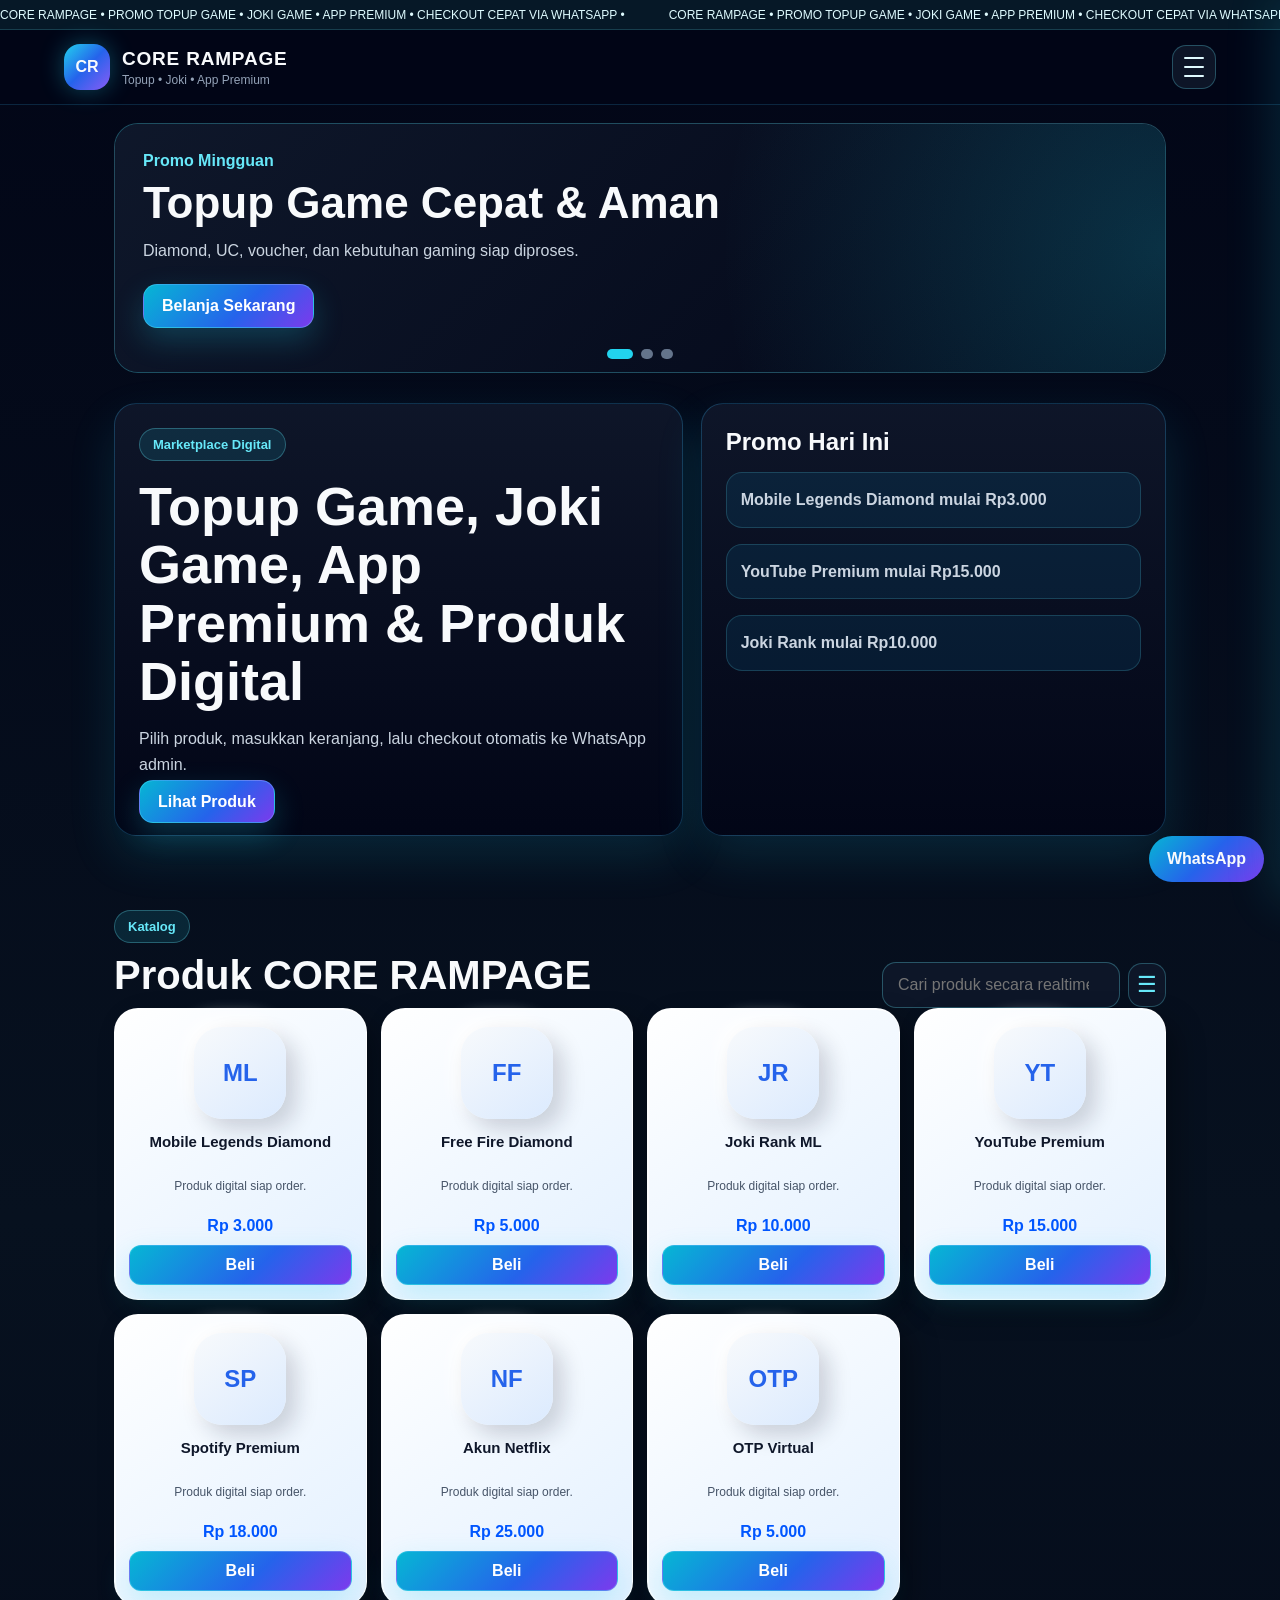
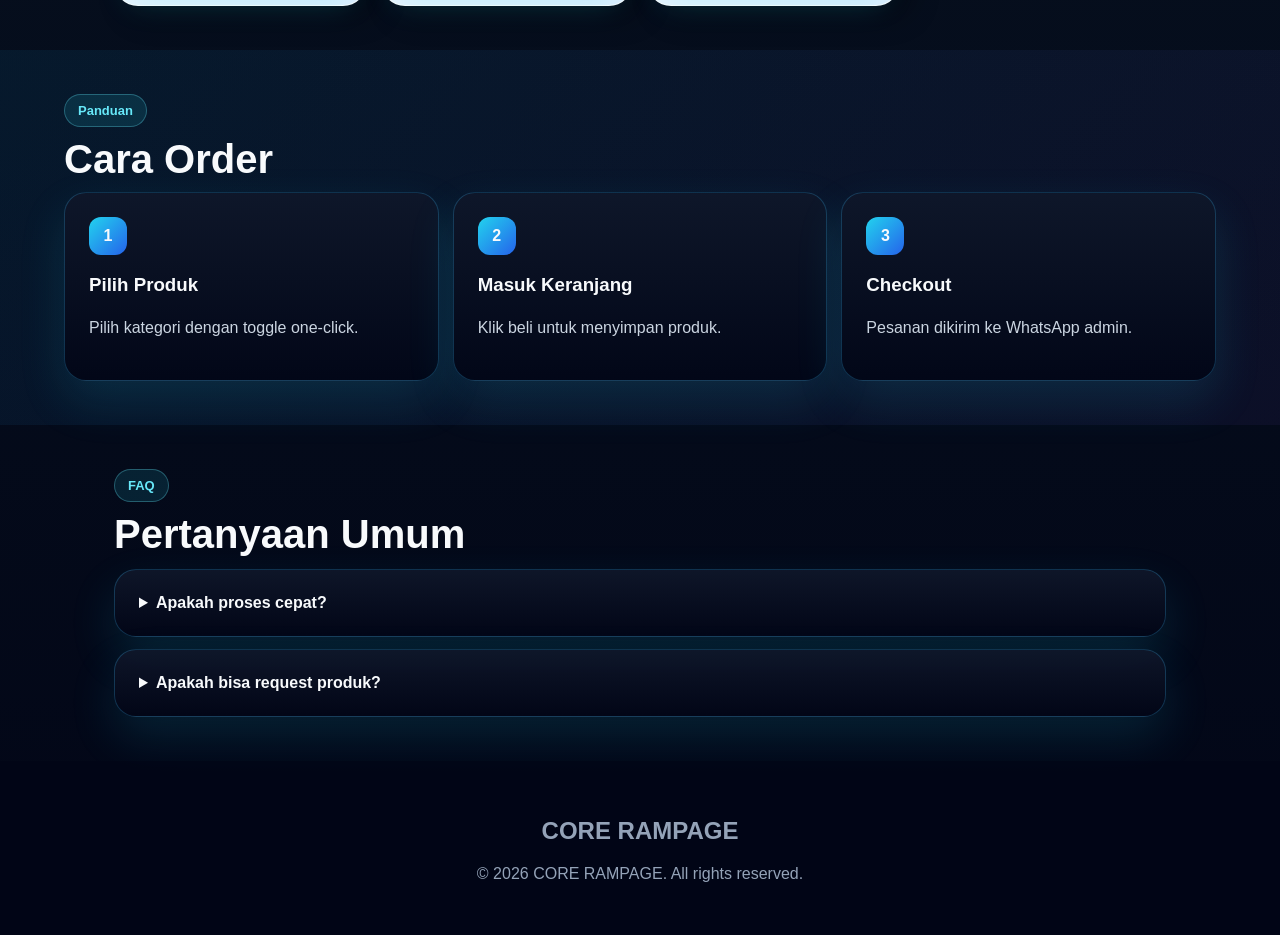
==== index.html @ 7cf37221 "Clean homepage structure with professional menu and search" ====
<!DOCTYPE html>
<html lang="id">
<head>
  <meta charset="UTF-8" />
  <meta name="viewport" content="width=device-width, initial-scale=1.0" />
  <meta name="description" content="CORE RAMPAGE adalah marketplace digital untuk topup game, joki game, app premium dan produk digital." />
  <title>CORE RAMPAGE - Digital Store</title>
  <link rel="stylesheet" href="style.css" />
</head>
<body>
  <div class="promo-marquee"><div class="marquee-track"><span>CORE RAMPAGE • PROMO TOPUP GAME • JOKI GAME • APP PREMIUM • CHECKOUT CEPAT VIA WHATSAPP • </span><span>CORE RAMPAGE • PROMO TOPUP GAME • JOKI GAME • APP PREMIUM • CHECKOUT CEPAT VIA WHATSAPP • </span></div></div>
  <header class="navbar">
    <div class="brand"><div class="logo">CR</div><div><h1>CORE RAMPAGE</h1><p>Topup • Joki • App Premium</p></div></div>
    <button id="menuBtn" class="menu-btn" aria-label="Buka menu"><span></span><span></span><span></span></button>
  </header>
  <aside id="navPanel" class="nav-panel"><button id="closeMenu" class="panel-close">×</button><a href="#produk">Produk</a><a href="#order">Cara Order</a><a href="#faq">FAQ</a><button id="cartBtn">Keranjang <span id="cartCount">0</span></button></aside>
  <main>
    <section class="banner-slider"><div class="banner-track"><div class="banner active"><span>Promo Mingguan</span><h2>Topup Game Cepat & Aman</h2><p>Diamond, UC, voucher, dan kebutuhan gaming siap diproses.</p><a href="#produk">Belanja Sekarang</a></div><div class="banner"><span>Jasa Joki</span><h2>Push Rank Lebih Praktis</h2><p>Order joki rank dengan sistem checkout WhatsApp.</p><a href="#produk">Lihat Joki</a></div><div class="banner"><span>Premium Apps</span><h2>Akun Premium Harga Hemat</h2><p>YouTube, Spotify, Netflix, Canva, dan produk digital lain.</p><a href="#produk">Cek Promo</a></div></div><div class="banner-dots"><button class="dot active" data-slide="0"></button><button class="dot" data-slide="1"></button><button class="dot" data-slide="2"></button></div></section>
    <section class="hero"><div><span class="badge">Marketplace Digital</span><h2>Topup Game, Joki Game, App Premium & Produk Digital</h2><p>Pilih produk, masukkan keranjang, lalu checkout otomatis ke WhatsApp admin.</p><a class="cta" href="#produk">Lihat Produk</a></div><div class="heroCard"><h3>Promo Hari Ini</h3><p>Mobile Legends Diamond mulai Rp3.000</p><p>YouTube Premium mulai Rp15.000</p><p>Joki Rank mulai Rp10.000</p></div></section>
    <section id="produk" class="section"><div class="sectionHead"><div><span class="badge">Katalog</span><h2>Produk CORE RAMPAGE</h2></div><div class="search-wrap"><input id="searchInput" type="search" placeholder="Cari produk secara realtime..." /><button id="categoryBtn" class="category-toggle" aria-label="Buka kategori">☰</button></div></div><div id="tabs" class="tabs"><button class="tab active" data-cat="all">Semua</button><button class="tab" data-cat="topup">Topup Game</button><button class="tab" data-cat="joki">Joki Game</button><button class="tab" data-cat="premium">App Premium</button><button class="tab" data-cat="akun">Akun Digital</button><button class="tab" data-cat="lainnya">Lainnya</button></div><div id="grid" class="grid"></div></section>
    <section id="order" class="section soft"><span class="badge">Panduan</span><h2>Cara Order</h2><div class="steps"><div><b>1</b><h3>Pilih Produk</h3><p>Pilih kategori dengan toggle one-click.</p></div><div><b>2</b><h3>Masuk Keranjang</h3><p>Klik beli untuk menyimpan produk.</p></div><div><b>3</b><h3>Checkout</h3><p>Pesanan dikirim ke WhatsApp admin.</p></div></div></section>
    <section id="faq" class="section"><span class="badge">FAQ</span><h2>Pertanyaan Umum</h2><details><summary>Apakah proses cepat?</summary><p>Ya, pesanan diproses setelah pembayaran dikonfirmasi.</p></details><details><summary>Apakah bisa request produk?</summary><p>Bisa, pilih Request Produk Digital lalu checkout.</p></details></section>
  </main>
  <aside id="cart" class="cart"><div class="cartHead"><h2>Keranjang</h2><button id="closeCart">×</button></div><div id="cartItems"></div><div class="cartFoot"><input id="buyerName" placeholder="Nama pembeli" /><input id="buyerWa" placeholder="Nomor WhatsApp" /><strong id="total">Rp 0</strong><button id="checkout">Checkout WhatsApp</button></div></aside>
  <div id="liveToast" class="live-toast"></div><a class="wa-float" href="https://wa.me/6281234567890" target="_blank">WhatsApp</a><div id="overlay"></div>
  <footer><h2>CORE RAMPAGE</h2><p>© 2026 CORE RAMPAGE. All rights reserved.</p></footer>
  <script src="script.js"></script>
</body>
</html>
---- style.css ----
*{box-sizing:border-box}html{scroll-behavior:smooth;-webkit-text-size-adjust:100%;user-select:none;-webkit-user-select:none}body{font-family:Arial,Helvetica,sans-serif;margin:0;overflow-x:hidden;background:linear-gradient(180deg,#020617,#07111f 48%,#020617);color:#f8fafc}a{text-decoration:none;color:inherit}button,input{font:inherit}img,a,button{-webkit-user-drag:none}.promo-marquee{height:30px;overflow:hidden;background:#061827;border-bottom:1px solid rgba(103,232,249,.18);display:flex;align-items:center}.marquee-track{display:flex;white-space:nowrap;animation:marquee 26s linear infinite;font-size:12px;color:#dffbff}.marquee-track span{padding-right:44px}@keyframes marquee{from{transform:translateX(0)}to{transform:translateX(-50%)}}.navbar{position:sticky;top:0;z-index:50;display:grid;grid-template-columns:1fr auto;align-items:center;gap:12px;padding:14px max(16px,5vw);background:rgba(2,6,23,.94);backdrop-filter:blur(16px);border-bottom:1px solid rgba(56,189,248,.18)}.brand{display:flex;align-items:center;gap:12px;min-width:0}.brand h1{margin:0;font-size:19px;letter-spacing:.8px}.brand p{margin:3px 0 0;color:#94a3b8;font-size:12px}.logo{width:46px;height:46px;display:grid;place-items:center;border-radius:16px;background:linear-gradient(135deg,#22d3ee,#2563eb,#8b5cf6);font-weight:900;box-shadow:0 0 24px rgba(34,211,238,.32)}.menu-btn{width:44px;height:44px;border:1px solid rgba(103,232,249,.28);border-radius:14px;background:rgba(15,23,42,.92);display:grid;place-items:center;gap:4px;padding:10px}.menu-btn span{display:block;width:20px;height:2px;background:#e0faff;border-radius:999px}.nav-panel{position:fixed;top:0;right:-285px;z-index:120;width:270px;height:100vh;padding:20px;background:rgba(2,6,23,.98);border-left:1px solid rgba(103,232,249,.28);box-shadow:-20px 0 48px rgba(34,211,238,.16);transition:.25s}.nav-panel.open{right:0}.nav-panel a,.nav-panel button{display:block;width:100%;margin-bottom:10px;border:1px solid rgba(103,232,249,.25);border-radius:14px;background:rgba(15,23,42,.9);color:#f8fafc;padding:13px;text-align:left;font-weight:800}.actions{display:none}.actions button,.cta,.card button,#checkout,.banner a{border:1px solid rgba(103,232,249,.35);border-radius:14px;background:linear-gradient(135deg,#06b6d4,#2563eb 58%,#7c3aed);color:white;padding:12px 18px;font-weight:800;box-shadow:0 12px 30px rgba(34,211,238,.22);cursor:pointer}#themeBtn{display:none}.banner-slider{width:min(1180px,100%);margin:18px auto 0;padding:0 max(16px,5vw);position:relative;overflow:hidden}.banner-track{position:relative;height:210px;border-radius:24px;overflow:hidden;border:1px solid rgba(103,232,249,.24);background:linear-gradient(135deg,#062033,#0f172a)}.banner{position:absolute;inset:0;display:none;padding:28px;background:radial-gradient(circle at right,rgba(34,211,238,.2),transparent 42%),linear-gradient(135deg,rgba(15,23,42,.95),rgba(2,6,23,.95))}.banner.active{display:block}.banner span{color:#67e8f9;font-weight:900}.banner h2{margin:10px 0;font-size:clamp(26px,5vw,44px);line-height:1.05}.banner p{color:#cbd5e1;max-width:560px}.banner a{display:inline-block;margin-top:8px}.banner-dots{display:flex;gap:8px;position:absolute;left:50%;bottom:14px;transform:translateX(-50%)}.dot{width:10px;height:10px;border-radius:999px;border:0;background:#64748b}.dot.active{width:26px;background:#22d3ee}.hero{width:min(1180px,100%);margin:0 auto;display:grid;grid-template-columns:minmax(0,1.1fr) minmax(280px,.9fr);gap:18px;padding:30px max(16px,5vw)}.hero>div,.heroCard,.steps>div,details{background:linear-gradient(180deg,rgba(15,23,42,.94),rgba(2,6,23,.94));border:1px solid rgba(56,189,248,.24);border-radius:22px;padding:24px;box-shadow:0 20px 48px rgba(34,211,238,.13)}.hero h2{font-size:clamp(30px,4.6vw,54px);line-height:1.08;margin:16px 0}.hero p,.card p,details p,.steps p{color:#cbd5e1;line-height:1.6}.badge{display:inline-block;background:rgba(34,211,238,.12);color:#67e8f9;border:1px solid rgba(103,232,249,.3);padding:8px 13px;border-radius:999px;font-size:13px;font-weight:900}.heroCard h3{font-size:24px;margin:0 0 14px}.heroCard p{padding:14px;border-radius:16px;background:rgba(14,165,233,.1);border:1px solid rgba(103,232,249,.18);font-weight:700}.section{width:min(1180px,100%);margin:0 auto;padding:44px max(16px,5vw)}.sectionHead{display:flex;justify-content:space-between;align-items:end;gap:16px}.section h2{font-size:clamp(26px,3.5vw,40px);margin:10px 0}.search-wrap{display:flex;gap:8px;align-items:center}#searchInput{width:min(100%,320px);border:1px solid rgba(103,232,249,.3);border-radius:14px;background:rgba(15,23,42,.92);color:#f8fafc;padding:13px 15px;outline:none}.category-toggle{width:44px;height:44px;border:1px solid rgba(103,232,249,.28);border-radius:14px;background:rgba(15,23,42,.92);color:#67e8f9;font-size:22px}.tabs{display:none;grid-template-columns:repeat(2,1fr);gap:10px;padding:14px 0 20px}.tabs.open{display:grid}.tab{border:1px solid rgba(103,232,249,.28);border-radius:14px;background:rgba(15,23,42,.9);color:#67e8f9;padding:12px 10px;font-weight:900}.tab.active{background:linear-gradient(135deg,#06b6d4,#2563eb,#7c3aed);color:white}.grid{display:grid;grid-template-columns:repeat(2,minmax(0,1fr));gap:14px}.card{position:relative;display:flex;flex-direction:column;align-items:center;text-align:center;min-height:292px;padding:14px;border-radius:24px;background:linear-gradient(145deg,#ffffff,#e2f0ff);color:#0f172a;border:1px solid rgba(255,255,255,.88);box-shadow:12px 12px 28px rgba(0,0,0,.3),inset 1px 1px 0 rgba(255,255,255,.9);transition:.22s}.card:hover{transform:translateY(-5px)}.product-img{width:92px;height:92px;border-radius:28px;margin:4px auto 14px;background:linear-gradient(145deg,#f8fafc,#dbeafe);display:grid;place-items:center;overflow:hidden;box-shadow:10px 10px 22px rgba(15,23,42,.18),-8px -8px 18px rgba(255,255,255,.9)}.product-img img{width:100%;height:100%;object-fit:cover;object-position:center}.profile-box{width:100%;height:100%;display:grid;place-items:center}.photo-box{font-size:24px;font-weight:900;color:#2563eb}.product-badge{position:absolute;top:12px;left:12px;border-radius:999px;padding:5px 9px;background:linear-gradient(135deg,#06b6d4,#2563eb);color:white;font-size:10px;font-weight:900}.card h3{margin:0 0 6px;font-size:15px;line-height:1.25;min-height:38px}.card p{margin:0 0 10px;font-size:12px;color:#475569}.card .price{margin-top:auto;font-size:16px;font-weight:900;color:#0056ff}.card button{width:100%;margin-top:10px;padding:10px 12px;border-radius:12px}.soft{width:100%;max-width:none;background:linear-gradient(135deg,rgba(14,165,233,.08),rgba(139,92,246,.06))}.steps{display:grid;grid-template-columns:repeat(3,minmax(0,1fr));gap:14px}.steps b{display:grid;place-items:center;width:38px;height:38px;border-radius:12px;background:linear-gradient(135deg,#22d3ee,#2563eb)}details{margin-top:12px}summary{font-weight:900;cursor:pointer}.cart{position:fixed;right:-390px;top:0;z-index:100;width:360px;max-width:92vw;height:100%;background:#020617;border-left:1px solid rgba(103,232,249,.35);padding:20px;transition:.3s}.cart.open{right:0}.cartHead{display:flex;justify-content:space-between}.cartHead button{border:0;background:transparent;color:#f8fafc;font-size:30px}.cartFoot{display:grid;gap:10px;margin-top:20px}.cartFoot input{border:1px solid rgba(103,232,249,.35);border-radius:14px;background:#0f172a;color:#f8fafc;padding:12px}.promo-popup{display:none}#overlay{display:none;position:fixed;inset:0;background:rgba(0,0,0,.5);z-index:110}.live-toast{position:fixed;left:16px;bottom:18px;z-index:90;max-width:310px;background:rgba(15,23,42,.94);border:1px solid rgba(103,232,249,.28);border-radius:18px;padding:12px 14px;transform:translateY(140%);opacity:0;transition:.28s}.live-toast.show{transform:translateY(0);opacity:1}.wa-float{position:fixed;right:16px;bottom:18px;z-index:91;border-radius:999px;background:linear-gradient(135deg,#06b6d4,#2563eb,#7c3aed);padding:14px 18px;font-weight:900}footer{text-align:center;padding:36px max(16px,5vw);color:#94a3b8;background:rgba(2,6,23,.94)}@media(min-width:900px){.navbar{grid-template-columns:auto auto 1fr}.menu-btn{grid-column:3;justify-self:end}.banner-track{height:250px}.grid{grid-template-columns:repeat(4,minmax(0,1fr))}.tabs.open{grid-template-columns:repeat(6,1fr)}.hero{grid-template-columns:minmax(0,1.1fr) minmax(280px,.9fr)}}@media(max-width:760px){.hero{grid-template-columns:1fr}.sectionHead{align-items:stretch;flex-direction:column}.steps{grid-template-columns:1fr}.brand h1{font-size:18px}.brand p{font-size:12px}.logo{width:44px;height:44px}.hero{padding:22px 14px}.hero h2{font-size:30px}.section{padding:38px 14px}.grid{gap:12px}.card{min-height:272px;padding:12px}.product-img{width:78px;height:78px;border-radius:22px}.card h3{font-size:14px;min-height:36px}.card p{font-size:12px}.card .price{font-size:14px}.card button{font-size:13px}.banner-slider{padding:0 14px}.banner-track{height:220px}.banner{padding:20px}.banner h2{font-size:30px}.live-toast{left:12px;right:12px;bottom:76px;max-width:none}}
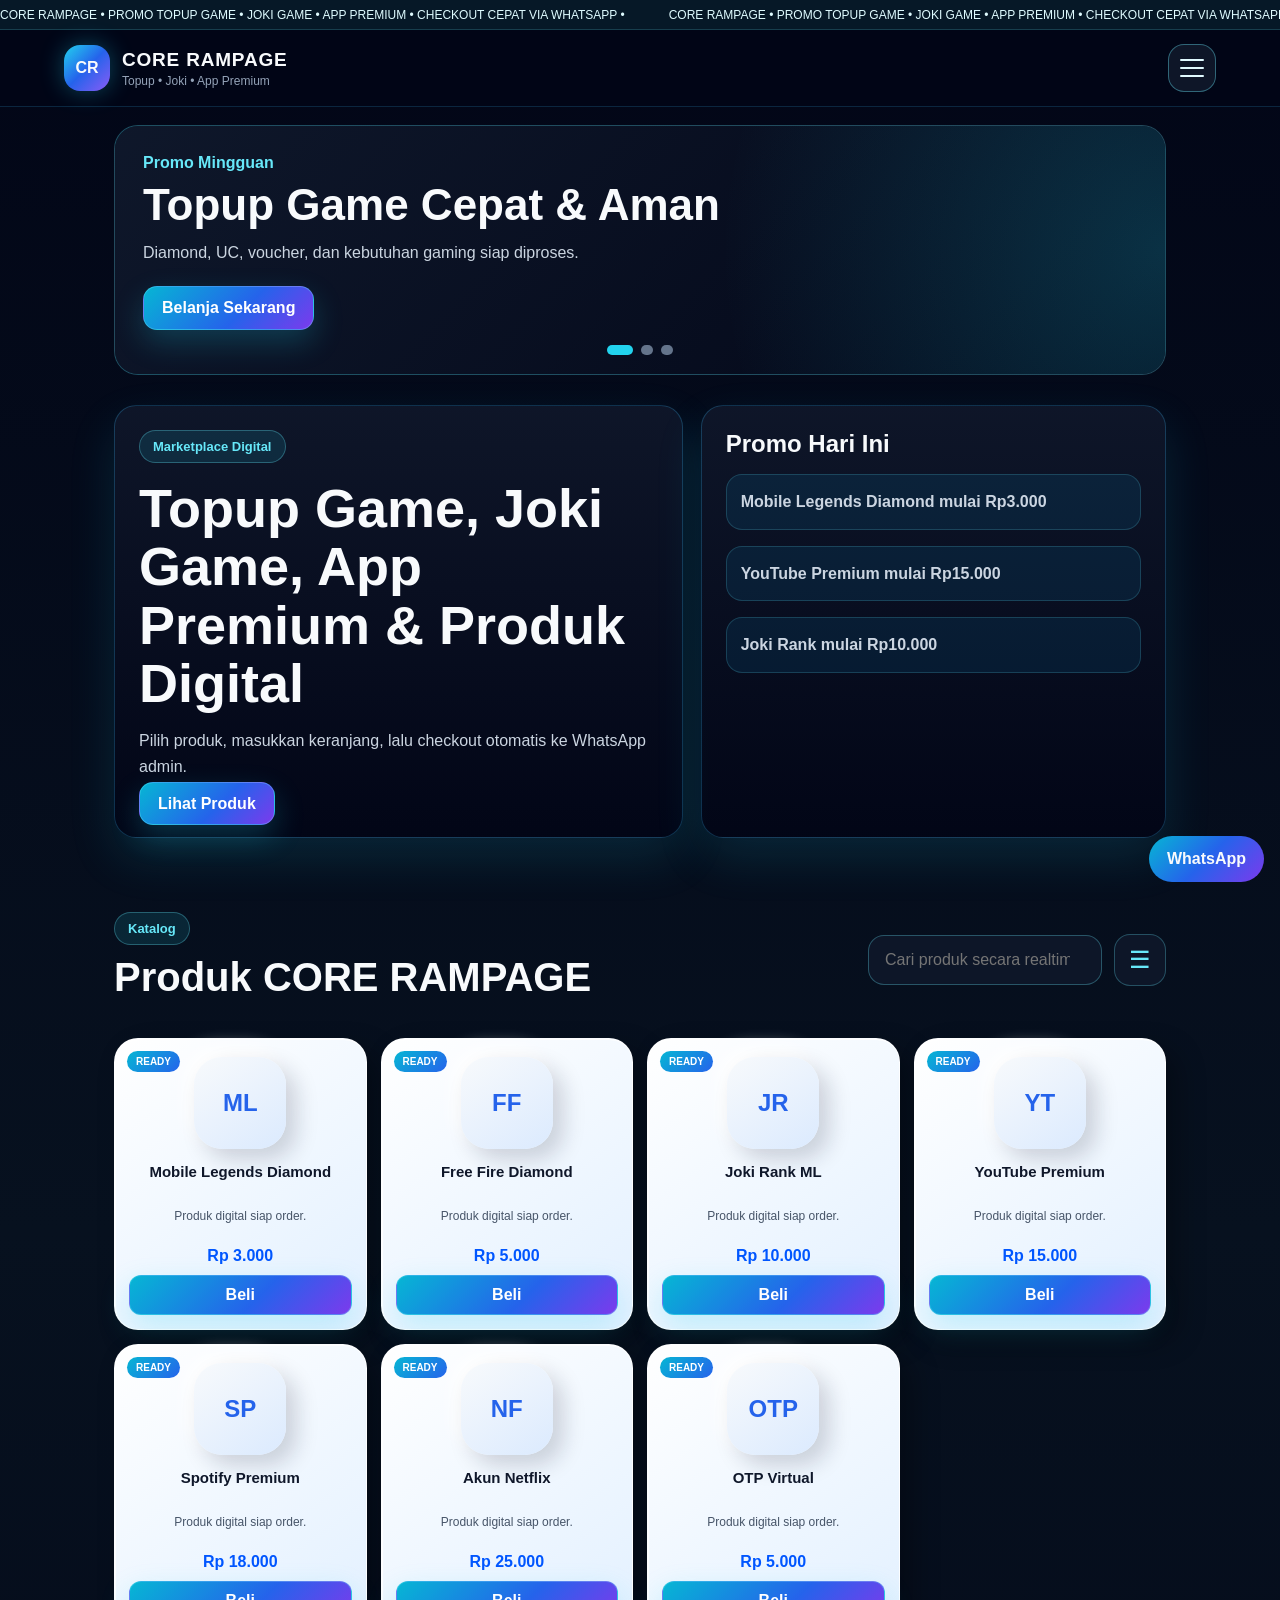
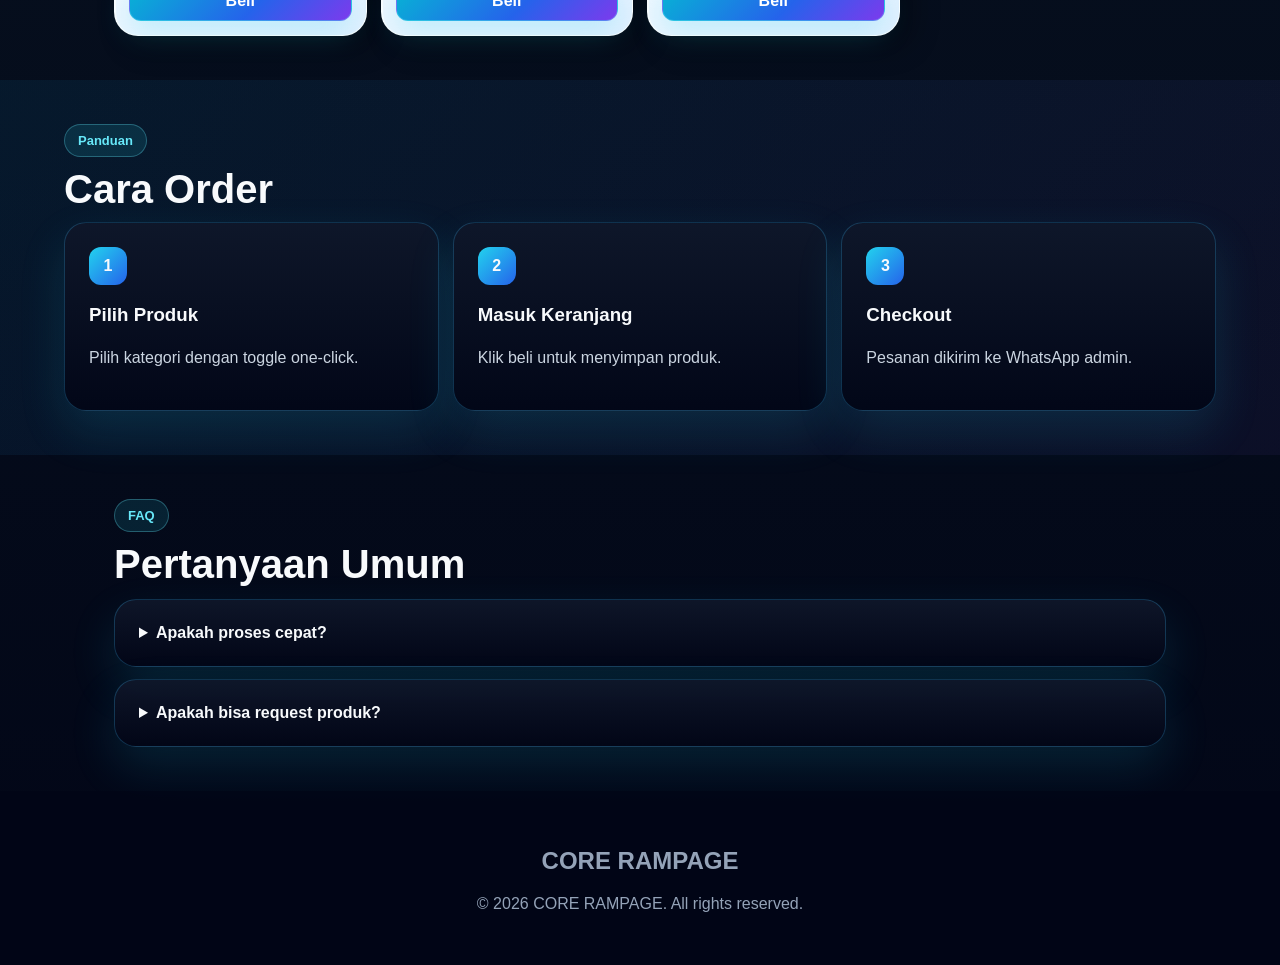
==== commit 7d51f82d: "Add complete checkout form fields" ====
--- a/index.html
+++ b/index.html
@@ -9,10 +9,7 @@
 </head>
 <body>
   <div class="promo-marquee"><div class="marquee-track"><span>CORE RAMPAGE • PROMO TOPUP GAME • JOKI GAME • APP PREMIUM • CHECKOUT CEPAT VIA WHATSAPP • </span><span>CORE RAMPAGE • PROMO TOPUP GAME • JOKI GAME • APP PREMIUM • CHECKOUT CEPAT VIA WHATSAPP • </span></div></div>
-  <header class="navbar">
-    <div class="brand"><div class="logo">CR</div><div><h1>CORE RAMPAGE</h1><p>Topup • Joki • App Premium</p></div></div>
-    <button id="menuBtn" class="menu-btn" aria-label="Buka menu"><span></span><span></span><span></span></button>
-  </header>
+  <header class="navbar"><div class="brand"><div class="logo">CR</div><div><h1>CORE RAMPAGE</h1><p>Topup • Joki • App Premium</p></div></div><button id="menuBtn" class="menu-btn" aria-label="Buka menu"><span></span><span></span><span></span></button></header>
   <aside id="navPanel" class="nav-panel"><button id="closeMenu" class="panel-close">×</button><a href="#produk">Produk</a><a href="#order">Cara Order</a><a href="#faq">FAQ</a><button id="cartBtn">Keranjang <span id="cartCount">0</span></button></aside>
   <main>
     <section class="banner-slider"><div class="banner-track"><div class="banner active"><span>Promo Mingguan</span><h2>Topup Game Cepat & Aman</h2><p>Diamond, UC, voucher, dan kebutuhan gaming siap diproses.</p><a href="#produk">Belanja Sekarang</a></div><div class="banner"><span>Jasa Joki</span><h2>Push Rank Lebih Praktis</h2><p>Order joki rank dengan sistem checkout WhatsApp.</p><a href="#produk">Lihat Joki</a></div><div class="banner"><span>Premium Apps</span><h2>Akun Premium Harga Hemat</h2><p>YouTube, Spotify, Netflix, Canva, dan produk digital lain.</p><a href="#produk">Cek Promo</a></div></div><div class="banner-dots"><button class="dot active" data-slide="0"></button><button class="dot" data-slide="1"></button><button class="dot" data-slide="2"></button></div></section>
@@ -21,7 +18,7 @@
     <section id="order" class="section soft"><span class="badge">Panduan</span><h2>Cara Order</h2><div class="steps"><div><b>1</b><h3>Pilih Produk</h3><p>Pilih kategori dengan toggle one-click.</p></div><div><b>2</b><h3>Masuk Keranjang</h3><p>Klik beli untuk menyimpan produk.</p></div><div><b>3</b><h3>Checkout</h3><p>Pesanan dikirim ke WhatsApp admin.</p></div></div></section>
     <section id="faq" class="section"><span class="badge">FAQ</span><h2>Pertanyaan Umum</h2><details><summary>Apakah proses cepat?</summary><p>Ya, pesanan diproses setelah pembayaran dikonfirmasi.</p></details><details><summary>Apakah bisa request produk?</summary><p>Bisa, pilih Request Produk Digital lalu checkout.</p></details></section>
   </main>
-  <aside id="cart" class="cart"><div class="cartHead"><h2>Keranjang</h2><button id="closeCart">×</button></div><div id="cartItems"></div><div class="cartFoot"><input id="buyerName" placeholder="Nama pembeli" /><input id="buyerWa" placeholder="Nomor WhatsApp" /><strong id="total">Rp 0</strong><button id="checkout">Checkout WhatsApp</button></div></aside>
+  <aside id="cart" class="cart"><div class="cartHead"><h2>Keranjang</h2><button id="closeCart">×</button></div><div id="cartItems" class="cartItems"></div><div class="cartForm"><label>Nama Pembeli</label><input id="buyerName" placeholder="Contoh: Juna" /><label>Nomor Handphone</label><input id="buyerWa" placeholder="Contoh: 08xxxxxxxxxx" /><label>Metode Pembayaran</label><select id="paymentMethod"><option value="">Pilih metode pembayaran</option><option value="QRIS">QRIS</option><option value="DANA">DANA</option><option value="OVO">OVO</option><option value="GoPay">GoPay</option><option value="ShopeePay">ShopeePay</option><option value="Transfer Bank">Transfer Bank</option></select><label>Catatan Order</label><textarea id="orderNote" placeholder="ID game, server, email akun, atau catatan lain"></textarea></div><div class="cartSummary"><div><span>Jumlah Item</span><strong id="cartQty">0</strong></div><div><span>Total Harga</span><strong id="total">Rp 0</strong></div></div><button id="checkout">Checkout WhatsApp</button></aside>
   <div id="liveToast" class="live-toast"></div><a class="wa-float" href="https://wa.me/6281234567890" target="_blank">WhatsApp</a><div id="overlay"></div>
   <footer><h2>CORE RAMPAGE</h2><p>© 2026 CORE RAMPAGE. All rights reserved.</p></footer>
   <script src="script.js"></script>
--- a/style.css
+++ b/style.css
@@ -1 +1 @@
-*{box-sizing:border-box}html{scroll-behavior:smooth;-webkit-text-size-adjust:100%;user-select:none;-webkit-user-select:none}body{font-family:Arial,Helvetica,sans-serif;margin:0;overflow-x:hidden;background:linear-gradient(180deg,#020617,#07111f 48%,#020617);color:#f8fafc}a{text-decoration:none;color:inherit}button,input{font:inherit}img,a,button{-webkit-user-drag:none}.promo-marquee{height:30px;overflow:hidden;background:#061827;border-bottom:1px solid rgba(103,232,249,.18);display:flex;align-items:center}.marquee-track{display:flex;white-space:nowrap;animation:marquee 26s linear infinite;font-size:12px;color:#dffbff}.marquee-track span{padding-right:44px}@keyframes marquee{from{transform:translateX(0)}to{transform:translateX(-50%)}}.navbar{position:sticky;top:0;z-index:50;display:grid;grid-template-columns:1fr auto;align-items:center;gap:12px;padding:14px max(16px,5vw);background:rgba(2,6,23,.94);backdrop-filter:blur(16px);border-bottom:1px solid rgba(56,189,248,.18)}.brand{display:flex;align-items:center;gap:12px;min-width:0}.brand h1{margin:0;font-size:19px;letter-spacing:.8px}.brand p{margin:3px 0 0;color:#94a3b8;font-size:12px}.logo{width:46px;height:46px;display:grid;place-items:center;border-radius:16px;background:linear-gradient(135deg,#22d3ee,#2563eb,#8b5cf6);font-weight:900;box-shadow:0 0 24px rgba(34,211,238,.32)}.menu-btn{width:44px;height:44px;border:1px solid rgba(103,232,249,.28);border-radius:14px;background:rgba(15,23,42,.92);display:grid;place-items:center;gap:4px;padding:10px}.menu-btn span{display:block;width:20px;height:2px;background:#e0faff;border-radius:999px}.nav-panel{position:fixed;top:0;right:-285px;z-index:120;width:270px;height:100vh;padding:20px;background:rgba(2,6,23,.98);border-left:1px solid rgba(103,232,249,.28);box-shadow:-20px 0 48px rgba(34,211,238,.16);transition:.25s}.nav-panel.open{right:0}.nav-panel a,.nav-panel button{display:block;width:100%;margin-bottom:10px;border:1px solid rgba(103,232,249,.25);border-radius:14px;background:rgba(15,23,42,.9);color:#f8fafc;padding:13px;text-align:left;font-weight:800}.actions{display:none}.actions button,.cta,.card button,#checkout,.banner a{border:1px solid rgba(103,232,249,.35);border-radius:14px;background:linear-gradient(135deg,#06b6d4,#2563eb 58%,#7c3aed);color:white;padding:12px 18px;font-weight:800;box-shadow:0 12px 30px rgba(34,211,238,.22);cursor:pointer}#themeBtn{display:none}.banner-slider{width:min(1180px,100%);margin:18px auto 0;padding:0 max(16px,5vw);position:relative;overflow:hidden}.banner-track{position:relative;height:210px;border-radius:24px;overflow:hidden;border:1px solid rgba(103,232,249,.24);background:linear-gradient(135deg,#062033,#0f172a)}.banner{position:absolute;inset:0;display:none;padding:28px;background:radial-gradient(circle at right,rgba(34,211,238,.2),transparent 42%),linear-gradient(135deg,rgba(15,23,42,.95),rgba(2,6,23,.95))}.banner.active{display:block}.banner span{color:#67e8f9;font-weight:900}.banner h2{margin:10px 0;font-size:clamp(26px,5vw,44px);line-height:1.05}.banner p{color:#cbd5e1;max-width:560px}.banner a{display:inline-block;margin-top:8px}.banner-dots{display:flex;gap:8px;position:absolute;left:50%;bottom:14px;transform:translateX(-50%)}.dot{width:10px;height:10px;border-radius:999px;border:0;background:#64748b}.dot.active{width:26px;background:#22d3ee}.hero{width:min(1180px,100%);margin:0 auto;display:grid;grid-template-columns:minmax(0,1.1fr) minmax(280px,.9fr);gap:18px;padding:30px max(16px,5vw)}.hero>div,.heroCard,.steps>div,details{background:linear-gradient(180deg,rgba(15,23,42,.94),rgba(2,6,23,.94));border:1px solid rgba(56,189,248,.24);border-radius:22px;padding:24px;box-shadow:0 20px 48px rgba(34,211,238,.13)}.hero h2{font-size:clamp(30px,4.6vw,54px);line-height:1.08;margin:16px 0}.hero p,.card p,details p,.steps p{color:#cbd5e1;line-height:1.6}.badge{display:inline-block;background:rgba(34,211,238,.12);color:#67e8f9;border:1px solid rgba(103,232,249,.3);padding:8px 13px;border-radius:999px;font-size:13px;font-weight:900}.heroCard h3{font-size:24px;margin:0 0 14px}.heroCard p{padding:14px;border-radius:16px;background:rgba(14,165,233,.1);border:1px solid rgba(103,232,249,.18);font-weight:700}.section{width:min(1180px,100%);margin:0 auto;padding:44px max(16px,5vw)}.sectionHead{display:flex;justify-content:space-between;align-items:end;gap:16px}.section h2{font-size:clamp(26px,3.5vw,40px);margin:10px 0}.search-wrap{display:flex;gap:8px;align-items:center}#searchInput{width:min(100%,320px);border:1px solid rgba(103,232,249,.3);border-radius:14px;background:rgba(15,23,42,.92);color:#f8fafc;padding:13px 15px;outline:none}.category-toggle{width:44px;height:44px;border:1px solid rgba(103,232,249,.28);border-radius:14px;background:rgba(15,23,42,.92);color:#67e8f9;font-size:22px}.tabs{display:none;grid-template-columns:repeat(2,1fr);gap:10px;padding:14px 0 20px}.tabs.open{display:grid}.tab{border:1px solid rgba(103,232,249,.28);border-radius:14px;background:rgba(15,23,42,.9);color:#67e8f9;padding:12px 10px;font-weight:900}.tab.active{background:linear-gradient(135deg,#06b6d4,#2563eb,#7c3aed);color:white}.grid{display:grid;grid-template-columns:repeat(2,minmax(0,1fr));gap:14px}.card{position:relative;display:flex;flex-direction:column;align-items:center;text-align:center;min-height:292px;padding:14px;border-radius:24px;background:linear-gradient(145deg,#ffffff,#e2f0ff);color:#0f172a;border:1px solid rgba(255,255,255,.88);box-shadow:12px 12px 28px rgba(0,0,0,.3),inset 1px 1px 0 rgba(255,255,255,.9);transition:.22s}.card:hover{transform:translateY(-5px)}.product-img{width:92px;height:92px;border-radius:28px;margin:4px auto 14px;background:linear-gradient(145deg,#f8fafc,#dbeafe);display:grid;place-items:center;overflow:hidden;box-shadow:10px 10px 22px rgba(15,23,42,.18),-8px -8px 18px rgba(255,255,255,.9)}.product-img img{width:100%;height:100%;object-fit:cover;object-position:center}.profile-box{width:100%;height:100%;display:grid;place-items:center}.photo-box{font-size:24px;font-weight:900;color:#2563eb}.product-badge{position:absolute;top:12px;left:12px;border-radius:999px;padding:5px 9px;background:linear-gradient(135deg,#06b6d4,#2563eb);color:white;font-size:10px;font-weight:900}.card h3{margin:0 0 6px;font-size:15px;line-height:1.25;min-height:38px}.card p{margin:0 0 10px;font-size:12px;color:#475569}.card .price{margin-top:auto;font-size:16px;font-weight:900;color:#0056ff}.card button{width:100%;margin-top:10px;padding:10px 12px;border-radius:12px}.soft{width:100%;max-width:none;background:linear-gradient(135deg,rgba(14,165,233,.08),rgba(139,92,246,.06))}.steps{display:grid;grid-template-columns:repeat(3,minmax(0,1fr));gap:14px}.steps b{display:grid;place-items:center;width:38px;height:38px;border-radius:12px;background:linear-gradient(135deg,#22d3ee,#2563eb)}details{margin-top:12px}summary{font-weight:900;cursor:pointer}.cart{position:fixed;right:-390px;top:0;z-index:100;width:360px;max-width:92vw;height:100%;background:#020617;border-left:1px solid rgba(103,232,249,.35);padding:20px;transition:.3s}.cart.open{right:0}.cartHead{display:flex;justify-content:space-between}.cartHead button{border:0;background:transparent;color:#f8fafc;font-size:30px}.cartFoot{display:grid;gap:10px;margin-top:20px}.cartFoot input{border:1px solid rgba(103,232,249,.35);border-radius:14px;background:#0f172a;color:#f8fafc;padding:12px}.promo-popup{display:none}#overlay{display:none;position:fixed;inset:0;background:rgba(0,0,0,.5);z-index:110}.live-toast{position:fixed;left:16px;bottom:18px;z-index:90;max-width:310px;background:rgba(15,23,42,.94);border:1px solid rgba(103,232,249,.28);border-radius:18px;padding:12px 14px;transform:translateY(140%);opacity:0;transition:.28s}.live-toast.show{transform:translateY(0);opacity:1}.wa-float{position:fixed;right:16px;bottom:18px;z-index:91;border-radius:999px;background:linear-gradient(135deg,#06b6d4,#2563eb,#7c3aed);padding:14px 18px;font-weight:900}footer{text-align:center;padding:36px max(16px,5vw);color:#94a3b8;background:rgba(2,6,23,.94)}@media(min-width:900px){.navbar{grid-template-columns:auto auto 1fr}.menu-btn{grid-column:3;justify-self:end}.banner-track{height:250px}.grid{grid-template-columns:repeat(4,minmax(0,1fr))}.tabs.open{grid-template-columns:repeat(6,1fr)}.hero{grid-template-columns:minmax(0,1.1fr) minmax(280px,.9fr)}}@media(max-width:760px){.hero{grid-template-columns:1fr}.sectionHead{align-items:stretch;flex-direction:column}.steps{grid-template-columns:1fr}.brand h1{font-size:18px}.brand p{font-size:12px}.logo{width:44px;height:44px}.hero{padding:22px 14px}.hero h2{font-size:30px}.section{padding:38px 14px}.grid{gap:12px}.card{min-height:272px;padding:12px}.product-img{width:78px;height:78px;border-radius:22px}.card h3{font-size:14px;min-height:36px}.card p{font-size:12px}.card .price{font-size:14px}.card button{font-size:13px}.banner-slider{padding:0 14px}.banner-track{height:220px}.banner{padding:20px}.banner h2{font-size:30px}.live-toast{left:12px;right:12px;bottom:76px;max-width:none}}+*{box-sizing:border-box}html{scroll-behavior:smooth;-webkit-text-size-adjust:100%;user-select:none;-webkit-user-select:none}body{font-family:Arial,Helvetica,sans-serif;margin:0;overflow-x:hidden;background:linear-gradient(180deg,#020617,#07111f 48%,#020617);color:#f8fafc}a{text-decoration:none;color:inherit}button,input{font:inherit}button{touch-action:manipulation}img,a,button{-webkit-user-drag:none}.promo-marquee{height:30px;overflow:hidden;background:#061827;border-bottom:1px solid rgba(103,232,249,.18);display:flex;align-items:center}.marquee-track{display:flex;white-space:nowrap;animation:marquee 26s linear infinite;font-size:12px;color:#dffbff}.marquee-track span{padding-right:44px}@keyframes marquee{from{transform:translateX(0)}to{transform:translateX(-50%)}}.navbar{position:sticky;top:0;z-index:80;display:grid;grid-template-columns:1fr auto;align-items:center;gap:12px;padding:14px max(16px,5vw);background:rgba(2,6,23,.94);backdrop-filter:blur(16px);border-bottom:1px solid rgba(56,189,248,.18)}.brand{display:flex;align-items:center;gap:12px;min-width:0}.brand h1{margin:0;font-size:19px;letter-spacing:.8px}.brand p{margin:3px 0 0;color:#94a3b8;font-size:12px}.logo{width:46px;height:46px;display:grid;place-items:center;border-radius:16px;background:linear-gradient(135deg,#22d3ee,#2563eb,#8b5cf6);font-weight:900;box-shadow:0 0 24px rgba(34,211,238,.32)}.menu-btn{position:relative;z-index:200;width:48px;height:48px;border:1px solid rgba(103,232,249,.38);border-radius:16px;background:rgba(15,23,42,.96);display:flex;flex-direction:column;align-items:center;justify-content:center;gap:6px;padding:0;cursor:pointer}.menu-btn span{display:block;width:24px;height:2px;background:#e0faff;border-radius:999px}.nav-panel{position:fixed;top:0;right:-100%;z-index:210;width:82vw;max-width:360px;height:100vh;padding:24px 18px;background:rgba(2,6,23,.98);border-left:1px solid rgba(103,232,249,.28);box-shadow:-20px 0 48px rgba(34,211,238,.18);transition:.25s}.nav-panel.open{right:0}.nav-panel a,.nav-panel button{display:block;width:100%;margin-bottom:10px;border:1px solid rgba(103,232,249,.25);border-radius:14px;background:rgba(15,23,42,.9);color:#f8fafc;padding:14px;text-align:left;font-weight:800}.panel-close{font-size:24px;text-align:center!important}.actions{display:none}.actions button,.cta,.card button,#checkout,.banner a{border:1px solid rgba(103,232,249,.35);border-radius:14px;background:linear-gradient(135deg,#06b6d4,#2563eb 58%,#7c3aed);color:white;padding:12px 18px;font-weight:800;box-shadow:0 12px 30px rgba(34,211,238,.22);cursor:pointer}#themeBtn{display:none}.banner-slider{width:min(1180px,100%);margin:18px auto 0;padding:0 max(16px,5vw);position:relative}.banner-track{position:relative;min-height:270px;border-radius:24px;overflow:hidden;border:1px solid rgba(103,232,249,.24);background:linear-gradient(135deg,#062033,#0f172a)}.banner{position:absolute;inset:0;display:none;padding:28px 28px 82px;background:radial-gradient(circle at right,rgba(34,211,238,.2),transparent 42%),linear-gradient(135deg,rgba(15,23,42,.95),rgba(2,6,23,.95))}.banner.active{display:block}.banner span{color:#67e8f9;font-weight:900}.banner h2{margin:10px 0;font-size:clamp(26px,5vw,44px);line-height:1.05}.banner p{color:#cbd5e1;max-width:560px}.banner a{display:inline-block;margin-top:8px}.banner-dots{display:flex;gap:8px;position:absolute;left:50%;bottom:20px;transform:translateX(-50%);z-index:5}.dot{width:10px;height:10px;border-radius:999px;border:0;background:#64748b}.dot.active{width:26px;background:#22d3ee}.hero{width:min(1180px,100%);margin:0 auto;display:grid;grid-template-columns:minmax(0,1.1fr) minmax(280px,.9fr);gap:18px;padding:30px max(16px,5vw)}.hero>div,.heroCard,.steps>div,details{background:linear-gradient(180deg,rgba(15,23,42,.94),rgba(2,6,23,.94));border:1px solid rgba(56,189,248,.24);border-radius:22px;padding:24px;box-shadow:0 20px 48px rgba(34,211,238,.13)}.hero h2{font-size:clamp(30px,4.6vw,54px);line-height:1.08;margin:16px 0}.hero p,.card p,details p,.steps p{color:#cbd5e1;line-height:1.6}.badge{display:inline-block;background:rgba(34,211,238,.12);color:#67e8f9;border:1px solid rgba(103,232,249,.3);padding:8px 13px;border-radius:999px;font-size:13px;font-weight:900}.heroCard h3{font-size:24px;margin:0 0 14px}.heroCard p{padding:14px;border-radius:16px;background:rgba(14,165,233,.1);border:1px solid rgba(103,232,249,.18);font-weight:700}.section{width:min(1180px,100%);margin:0 auto;padding:44px max(16px,5vw)}.sectionHead{display:flex;justify-content:space-between;align-items:end;gap:16px;margin-bottom:28px}.section h2{font-size:clamp(26px,3.5vw,40px);margin:10px 0}.search-wrap{display:flex;gap:12px;align-items:center;margin-bottom:24px}#searchInput{flex:1;width:100%;border:1px solid rgba(103,232,249,.3);border-radius:16px;background:rgba(15,23,42,.92);color:#f8fafc;padding:15px 16px;outline:none}.category-toggle{flex:0 0 52px;width:52px;height:52px;border:1px solid rgba(103,232,249,.28);border-radius:16px;background:rgba(15,23,42,.92);color:#67e8f9;font-size:24px;cursor:pointer}.tabs{display:none;grid-template-columns:repeat(2,1fr);gap:10px;padding:0 0 26px}.tabs.open{display:grid}.tab{border:1px solid rgba(103,232,249,.28);border-radius:14px;background:rgba(15,23,42,.9);color:#67e8f9;padding:12px 10px;font-weight:900}.tab.active{background:linear-gradient(135deg,#06b6d4,#2563eb,#7c3aed);color:white}.grid{display:grid;grid-template-columns:repeat(2,minmax(0,1fr));gap:14px;margin-top:18px}.empty-state{grid-column:1/-1;padding:28px;border:1px solid rgba(103,232,249,.22);border-radius:18px;background:rgba(15,23,42,.75);color:#cbd5e1;text-align:center}.card{position:relative;display:flex;flex-direction:column;align-items:center;text-align:center;min-height:292px;padding:14px;border-radius:24px;background:linear-gradient(145deg,#ffffff,#e2f0ff);color:#0f172a;border:1px solid rgba(255,255,255,.88);box-shadow:12px 12px 28px rgba(0,0,0,.3),inset 1px 1px 0 rgba(255,255,255,.9);transition:.22s}.card:hover{transform:translateY(-5px)}.product-img{width:92px;height:92px;border-radius:28px;margin:4px auto 14px;background:linear-gradient(145deg,#f8fafc,#dbeafe);display:grid;place-items:center;overflow:hidden;box-shadow:10px 10px 22px rgba(15,23,42,.18),-8px -8px 18px rgba(255,255,255,.9)}.profile-box{width:100%;height:100%;display:grid;place-items:center}.photo-box{font-size:24px;font-weight:900;color:#2563eb}.product-badge{position:absolute;top:12px;left:12px;border-radius:999px;padding:5px 9px;background:linear-gradient(135deg,#06b6d4,#2563eb);color:white;font-size:10px;font-weight:900}.card h3{margin:0 0 6px;font-size:15px;line-height:1.25;min-height:38px}.card p{margin:0 0 10px;font-size:12px;color:#475569}.card .price{margin-top:auto;font-size:16px;font-weight:900;color:#0056ff}.card button{width:100%;margin-top:10px;padding:10px 12px;border-radius:12px}.soft{width:100%;max-width:none;background:linear-gradient(135deg,rgba(14,165,233,.08),rgba(139,92,246,.06))}.steps{display:grid;grid-template-columns:repeat(3,minmax(0,1fr));gap:14px}.steps b{display:grid;place-items:center;width:38px;height:38px;border-radius:12px;background:linear-gradient(135deg,#22d3ee,#2563eb)}details{margin-top:12px}summary{font-weight:900;cursor:pointer}.cart{position:fixed;left:50%;right:auto;top:50%;z-index:220;width:min(92vw,420px);height:auto;max-height:78vh;overflow:auto;background:#020617;border:1px solid rgba(103,232,249,.35);border-radius:24px;padding:20px;box-shadow:0 24px 70px rgba(34,211,238,.22);transform:translate(-50%,-50%) scale(.94);opacity:0;pointer-events:none;transition:.2s}.cart.open{transform:translate(-50%,-50%) scale(1);opacity:1;pointer-events:auto}.cartHead{display:flex;justify-content:space-between;align-items:center}.cartHead button{border:0;background:transparent;color:#f8fafc;font-size:30px}.cartItems,.cart-items{display:grid;gap:10px}.cartFoot{display:grid;gap:10px;margin-top:20px}.cartFoot input{border:1px solid rgba(103,232,249,.35);border-radius:14px;background:#0f172a;color:#f8fafc;padding:12px}#overlay{display:none;position:fixed;inset:0;background:rgba(0,0,0,.68);z-index:205}.live-toast{position:fixed;left:16px;bottom:18px;z-index:90;max-width:310px;background:rgba(15,23,42,.94);border:1px solid rgba(103,232,249,.28);border-radius:18px;padding:12px 14px;transform:translateY(140%);opacity:0;transition:.28s}.live-toast.show{transform:translateY(0);opacity:1}.wa-float{position:fixed;right:16px;bottom:18px;z-index:91;border-radius:999px;background:linear-gradient(135deg,#06b6d4,#2563eb,#7c3aed);padding:14px 18px;font-weight:900}footer{text-align:center;padding:36px max(16px,5vw);color:#94a3b8;background:rgba(2,6,23,.94)}@media(min-width:900px){.navbar{grid-template-columns:auto auto}.menu-btn{justify-self:end}.banner-track{min-height:250px}.grid{grid-template-columns:repeat(4,minmax(0,1fr))}.tabs.open{grid-template-columns:repeat(6,1fr)}.hero{grid-template-columns:minmax(0,1.1fr) minmax(280px,.9fr)}}@media(max-width:760px){.hero{grid-template-columns:1fr}.sectionHead{align-items:stretch;flex-direction:column}.steps{grid-template-columns:1fr}.brand h1{font-size:18px}.brand p{font-size:12px}.logo{width:44px;height:44px}.hero{padding:22px 14px}.hero h2{font-size:30px}.section{padding:38px 14px}.grid{gap:12px;margin-top:24px}.card{min-height:272px;padding:12px}.product-img{width:78px;height:78px;border-radius:22px}.card h3{font-size:14px;min-height:36px}.card p{font-size:12px}.card .price{font-size:14px}.card button{font-size:13px}.banner-slider{padding:0 14px}.banner-track{min-height:300px}.banner{padding:20px 20px 88px}.banner h2{font-size:30px}.live-toast{left:12px;right:12px;bottom:76px;max-width:none}}
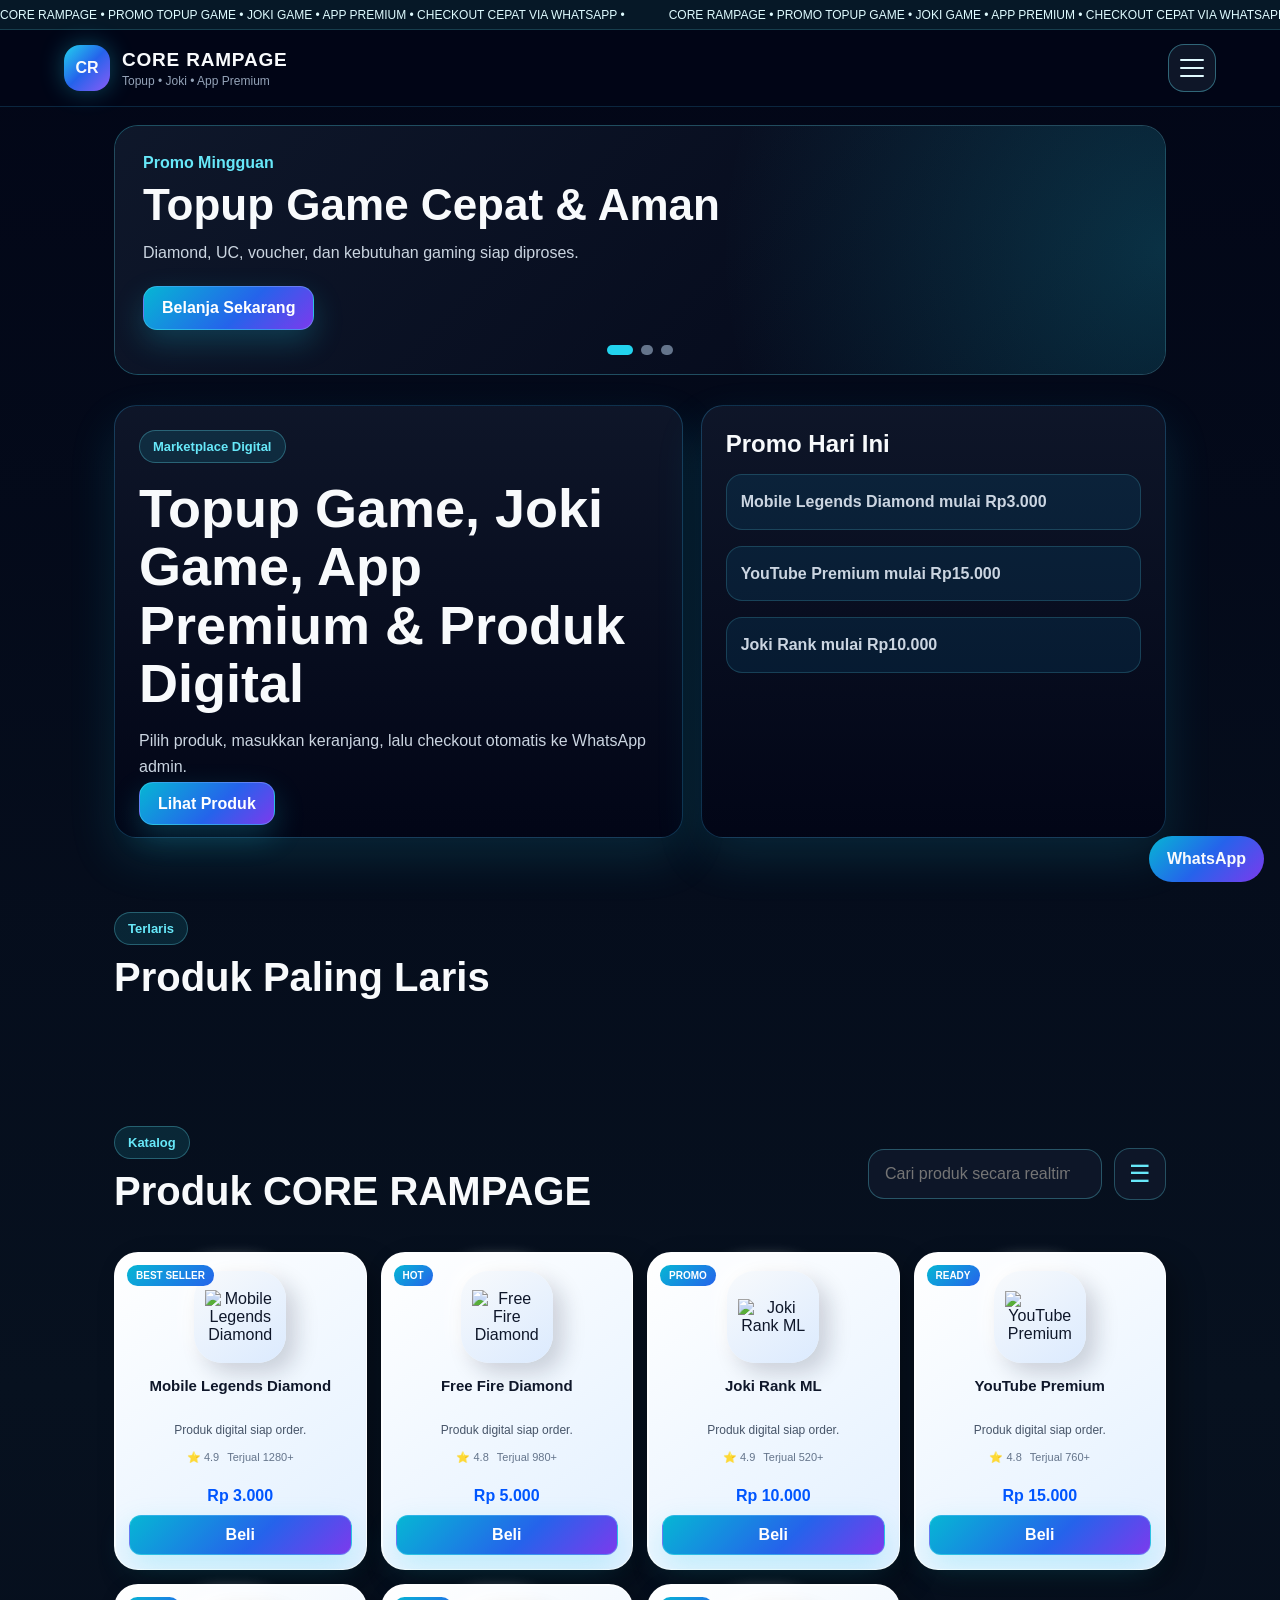
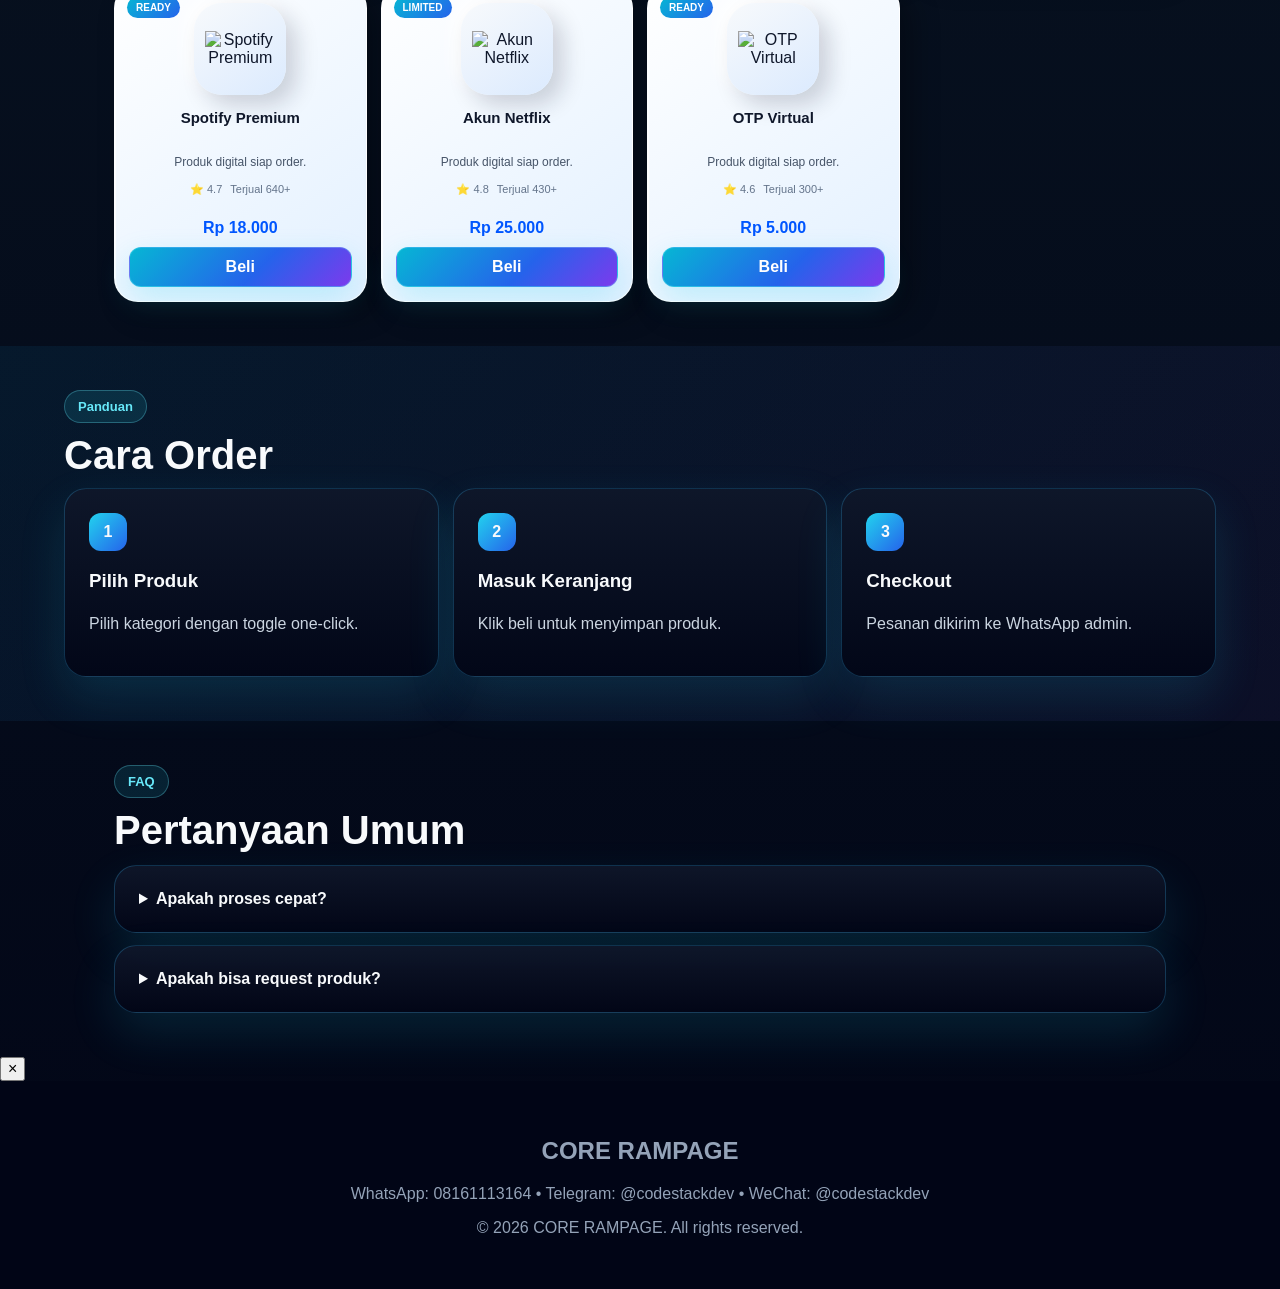
==== commit 684f0546: "Add best seller and product detail sections" ====
--- a/index.html
+++ b/index.html
@@ -10,17 +10,19 @@
 <body>
   <div class="promo-marquee"><div class="marquee-track"><span>CORE RAMPAGE • PROMO TOPUP GAME • JOKI GAME • APP PREMIUM • CHECKOUT CEPAT VIA WHATSAPP • </span><span>CORE RAMPAGE • PROMO TOPUP GAME • JOKI GAME • APP PREMIUM • CHECKOUT CEPAT VIA WHATSAPP • </span></div></div>
   <header class="navbar"><div class="brand"><div class="logo">CR</div><div><h1>CORE RAMPAGE</h1><p>Topup • Joki • App Premium</p></div></div><button id="menuBtn" class="menu-btn" aria-label="Buka menu"><span></span><span></span><span></span></button></header>
-  <aside id="navPanel" class="nav-panel"><button id="closeMenu" class="panel-close">×</button><a href="#produk">Produk</a><a href="#order">Cara Order</a><a href="#faq">FAQ</a><button id="cartBtn">Keranjang <span id="cartCount">0</span></button></aside>
+  <aside id="navPanel" class="nav-panel"><button id="closeMenu" class="panel-close">×</button><a href="#produk">Produk</a><a href="#bestSeller">Terlaris</a><a href="#order">Cara Order</a><a href="#faq">FAQ</a><button id="cartBtn">Keranjang <span id="cartCount">0</span></button></aside>
   <main>
     <section class="banner-slider"><div class="banner-track"><div class="banner active"><span>Promo Mingguan</span><h2>Topup Game Cepat & Aman</h2><p>Diamond, UC, voucher, dan kebutuhan gaming siap diproses.</p><a href="#produk">Belanja Sekarang</a></div><div class="banner"><span>Jasa Joki</span><h2>Push Rank Lebih Praktis</h2><p>Order joki rank dengan sistem checkout WhatsApp.</p><a href="#produk">Lihat Joki</a></div><div class="banner"><span>Premium Apps</span><h2>Akun Premium Harga Hemat</h2><p>YouTube, Spotify, Netflix, Canva, dan produk digital lain.</p><a href="#produk">Cek Promo</a></div></div><div class="banner-dots"><button class="dot active" data-slide="0"></button><button class="dot" data-slide="1"></button><button class="dot" data-slide="2"></button></div></section>
     <section class="hero"><div><span class="badge">Marketplace Digital</span><h2>Topup Game, Joki Game, App Premium & Produk Digital</h2><p>Pilih produk, masukkan keranjang, lalu checkout otomatis ke WhatsApp admin.</p><a class="cta" href="#produk">Lihat Produk</a></div><div class="heroCard"><h3>Promo Hari Ini</h3><p>Mobile Legends Diamond mulai Rp3.000</p><p>YouTube Premium mulai Rp15.000</p><p>Joki Rank mulai Rp10.000</p></div></section>
+    <section id="bestSeller" class="section"><div class="sectionHead"><div><span class="badge">Terlaris</span><h2>Produk Paling Laris</h2></div></div><div id="bestSellerGrid" class="grid compact-grid"></div></section>
     <section id="produk" class="section"><div class="sectionHead"><div><span class="badge">Katalog</span><h2>Produk CORE RAMPAGE</h2></div><div class="search-wrap"><input id="searchInput" type="search" placeholder="Cari produk secara realtime..." /><button id="categoryBtn" class="category-toggle" aria-label="Buka kategori">☰</button></div></div><div id="tabs" class="tabs"><button class="tab active" data-cat="all">Semua</button><button class="tab" data-cat="topup">Topup Game</button><button class="tab" data-cat="joki">Joki Game</button><button class="tab" data-cat="premium">App Premium</button><button class="tab" data-cat="akun">Akun Digital</button><button class="tab" data-cat="lainnya">Lainnya</button></div><div id="grid" class="grid"></div></section>
     <section id="order" class="section soft"><span class="badge">Panduan</span><h2>Cara Order</h2><div class="steps"><div><b>1</b><h3>Pilih Produk</h3><p>Pilih kategori dengan toggle one-click.</p></div><div><b>2</b><h3>Masuk Keranjang</h3><p>Klik beli untuk menyimpan produk.</p></div><div><b>3</b><h3>Checkout</h3><p>Pesanan dikirim ke WhatsApp admin.</p></div></div></section>
     <section id="faq" class="section"><span class="badge">FAQ</span><h2>Pertanyaan Umum</h2><details><summary>Apakah proses cepat?</summary><p>Ya, pesanan diproses setelah pembayaran dikonfirmasi.</p></details><details><summary>Apakah bisa request produk?</summary><p>Bisa, pilih Request Produk Digital lalu checkout.</p></details></section>
   </main>
   <aside id="cart" class="cart"><div class="cartHead"><h2>Keranjang</h2><button id="closeCart">×</button></div><div id="cartItems" class="cartItems"></div><div class="cartForm"><label>Nama Pembeli</label><input id="buyerName" placeholder="Contoh: Juna" /><label>Nomor Handphone</label><input id="buyerWa" placeholder="Contoh: 08xxxxxxxxxx" /><label>Metode Pembayaran</label><select id="paymentMethod"><option value="">Pilih metode pembayaran</option><option value="QRIS">QRIS</option><option value="DANA">DANA</option><option value="OVO">OVO</option><option value="GoPay">GoPay</option><option value="ShopeePay">ShopeePay</option><option value="Transfer Bank">Transfer Bank</option></select><label>Catatan Order</label><textarea id="orderNote" placeholder="ID game, server, email akun, atau catatan lain"></textarea></div><div class="cartSummary"><div><span>Jumlah Item</span><strong id="cartQty">0</strong></div><div><span>Total Harga</span><strong id="total">Rp 0</strong></div></div><button id="checkout">Checkout WhatsApp</button></aside>
-  <div id="liveToast" class="live-toast"></div><a class="wa-float" href="https://wa.me/6281234567890" target="_blank">WhatsApp</a><div id="overlay"></div>
-  <footer><h2>CORE RAMPAGE</h2><p>© 2026 CORE RAMPAGE. All rights reserved.</p></footer>
+  <div id="productModal" class="product-modal"><div class="product-detail"><button id="closeProductModal">×</button><div id="productDetailBody"></div></div></div>
+  <div id="liveToast" class="live-toast"></div><a class="wa-float" href="https://wa.me/628161113164" target="_blank">WhatsApp</a><div id="overlay"></div>
+  <footer><h2>CORE RAMPAGE</h2><p>WhatsApp: 08161113164 • Telegram: @codestackdev • WeChat: @codestackdev</p><p>© 2026 CORE RAMPAGE. All rights reserved.</p></footer>
   <script src="script.js"></script>
 </body>
 </html>
--- a/style.css
+++ b/style.css
@@ -1 +1 @@
-*{box-sizing:border-box}html{scroll-behavior:smooth;-webkit-text-size-adjust:100%;user-select:none;-webkit-user-select:none}body{font-family:Arial,Helvetica,sans-serif;margin:0;overflow-x:hidden;background:linear-gradient(180deg,#020617,#07111f 48%,#020617);color:#f8fafc}a{text-decoration:none;color:inherit}button,input{font:inherit}button{touch-action:manipulation}img,a,button{-webkit-user-drag:none}.promo-marquee{height:30px;overflow:hidden;background:#061827;border-bottom:1px solid rgba(103,232,249,.18);display:flex;align-items:center}.marquee-track{display:flex;white-space:nowrap;animation:marquee 26s linear infinite;font-size:12px;color:#dffbff}.marquee-track span{padding-right:44px}@keyframes marquee{from{transform:translateX(0)}to{transform:translateX(-50%)}}.navbar{position:sticky;top:0;z-index:80;display:grid;grid-template-columns:1fr auto;align-items:center;gap:12px;padding:14px max(16px,5vw);background:rgba(2,6,23,.94);backdrop-filter:blur(16px);border-bottom:1px solid rgba(56,189,248,.18)}.brand{display:flex;align-items:center;gap:12px;min-width:0}.brand h1{margin:0;font-size:19px;letter-spacing:.8px}.brand p{margin:3px 0 0;color:#94a3b8;font-size:12px}.logo{width:46px;height:46px;display:grid;place-items:center;border-radius:16px;background:linear-gradient(135deg,#22d3ee,#2563eb,#8b5cf6);font-weight:900;box-shadow:0 0 24px rgba(34,211,238,.32)}.menu-btn{position:relative;z-index:200;width:48px;height:48px;border:1px solid rgba(103,232,249,.38);border-radius:16px;background:rgba(15,23,42,.96);display:flex;flex-direction:column;align-items:center;justify-content:center;gap:6px;padding:0;cursor:pointer}.menu-btn span{display:block;width:24px;height:2px;background:#e0faff;border-radius:999px}.nav-panel{position:fixed;top:0;right:-100%;z-index:210;width:82vw;max-width:360px;height:100vh;padding:24px 18px;background:rgba(2,6,23,.98);border-left:1px solid rgba(103,232,249,.28);box-shadow:-20px 0 48px rgba(34,211,238,.18);transition:.25s}.nav-panel.open{right:0}.nav-panel a,.nav-panel button{display:block;width:100%;margin-bottom:10px;border:1px solid rgba(103,232,249,.25);border-radius:14px;background:rgba(15,23,42,.9);color:#f8fafc;padding:14px;text-align:left;font-weight:800}.panel-close{font-size:24px;text-align:center!important}.actions{display:none}.actions button,.cta,.card button,#checkout,.banner a{border:1px solid rgba(103,232,249,.35);border-radius:14px;background:linear-gradient(135deg,#06b6d4,#2563eb 58%,#7c3aed);color:white;padding:12px 18px;font-weight:800;box-shadow:0 12px 30px rgba(34,211,238,.22);cursor:pointer}#themeBtn{display:none}.banner-slider{width:min(1180px,100%);margin:18px auto 0;padding:0 max(16px,5vw);position:relative}.banner-track{position:relative;min-height:270px;border-radius:24px;overflow:hidden;border:1px solid rgba(103,232,249,.24);background:linear-gradient(135deg,#062033,#0f172a)}.banner{position:absolute;inset:0;display:none;padding:28px 28px 82px;background:radial-gradient(circle at right,rgba(34,211,238,.2),transparent 42%),linear-gradient(135deg,rgba(15,23,42,.95),rgba(2,6,23,.95))}.banner.active{display:block}.banner span{color:#67e8f9;font-weight:900}.banner h2{margin:10px 0;font-size:clamp(26px,5vw,44px);line-height:1.05}.banner p{color:#cbd5e1;max-width:560px}.banner a{display:inline-block;margin-top:8px}.banner-dots{display:flex;gap:8px;position:absolute;left:50%;bottom:20px;transform:translateX(-50%);z-index:5}.dot{width:10px;height:10px;border-radius:999px;border:0;background:#64748b}.dot.active{width:26px;background:#22d3ee}.hero{width:min(1180px,100%);margin:0 auto;display:grid;grid-template-columns:minmax(0,1.1fr) minmax(280px,.9fr);gap:18px;padding:30px max(16px,5vw)}.hero>div,.heroCard,.steps>div,details{background:linear-gradient(180deg,rgba(15,23,42,.94),rgba(2,6,23,.94));border:1px solid rgba(56,189,248,.24);border-radius:22px;padding:24px;box-shadow:0 20px 48px rgba(34,211,238,.13)}.hero h2{font-size:clamp(30px,4.6vw,54px);line-height:1.08;margin:16px 0}.hero p,.card p,details p,.steps p{color:#cbd5e1;line-height:1.6}.badge{display:inline-block;background:rgba(34,211,238,.12);color:#67e8f9;border:1px solid rgba(103,232,249,.3);padding:8px 13px;border-radius:999px;font-size:13px;font-weight:900}.heroCard h3{font-size:24px;margin:0 0 14px}.heroCard p{padding:14px;border-radius:16px;background:rgba(14,165,233,.1);border:1px solid rgba(103,232,249,.18);font-weight:700}.section{width:min(1180px,100%);margin:0 auto;padding:44px max(16px,5vw)}.sectionHead{display:flex;justify-content:space-between;align-items:end;gap:16px;margin-bottom:28px}.section h2{font-size:clamp(26px,3.5vw,40px);margin:10px 0}.search-wrap{display:flex;gap:12px;align-items:center;margin-bottom:24px}#searchInput{flex:1;width:100%;border:1px solid rgba(103,232,249,.3);border-radius:16px;background:rgba(15,23,42,.92);color:#f8fafc;padding:15px 16px;outline:none}.category-toggle{flex:0 0 52px;width:52px;height:52px;border:1px solid rgba(103,232,249,.28);border-radius:16px;background:rgba(15,23,42,.92);color:#67e8f9;font-size:24px;cursor:pointer}.tabs{display:none;grid-template-columns:repeat(2,1fr);gap:10px;padding:0 0 26px}.tabs.open{display:grid}.tab{border:1px solid rgba(103,232,249,.28);border-radius:14px;background:rgba(15,23,42,.9);color:#67e8f9;padding:12px 10px;font-weight:900}.tab.active{background:linear-gradient(135deg,#06b6d4,#2563eb,#7c3aed);color:white}.grid{display:grid;grid-template-columns:repeat(2,minmax(0,1fr));gap:14px;margin-top:18px}.empty-state{grid-column:1/-1;padding:28px;border:1px solid rgba(103,232,249,.22);border-radius:18px;background:rgba(15,23,42,.75);color:#cbd5e1;text-align:center}.card{position:relative;display:flex;flex-direction:column;align-items:center;text-align:center;min-height:292px;padding:14px;border-radius:24px;background:linear-gradient(145deg,#ffffff,#e2f0ff);color:#0f172a;border:1px solid rgba(255,255,255,.88);box-shadow:12px 12px 28px rgba(0,0,0,.3),inset 1px 1px 0 rgba(255,255,255,.9);transition:.22s}.card:hover{transform:translateY(-5px)}.product-img{width:92px;height:92px;border-radius:28px;margin:4px auto 14px;background:linear-gradient(145deg,#f8fafc,#dbeafe);display:grid;place-items:center;overflow:hidden;box-shadow:10px 10px 22px rgba(15,23,42,.18),-8px -8px 18px rgba(255,255,255,.9)}.profile-box{width:100%;height:100%;display:grid;place-items:center}.photo-box{font-size:24px;font-weight:900;color:#2563eb}.product-badge{position:absolute;top:12px;left:12px;border-radius:999px;padding:5px 9px;background:linear-gradient(135deg,#06b6d4,#2563eb);color:white;font-size:10px;font-weight:900}.card h3{margin:0 0 6px;font-size:15px;line-height:1.25;min-height:38px}.card p{margin:0 0 10px;font-size:12px;color:#475569}.card .price{margin-top:auto;font-size:16px;font-weight:900;color:#0056ff}.card button{width:100%;margin-top:10px;padding:10px 12px;border-radius:12px}.soft{width:100%;max-width:none;background:linear-gradient(135deg,rgba(14,165,233,.08),rgba(139,92,246,.06))}.steps{display:grid;grid-template-columns:repeat(3,minmax(0,1fr));gap:14px}.steps b{display:grid;place-items:center;width:38px;height:38px;border-radius:12px;background:linear-gradient(135deg,#22d3ee,#2563eb)}details{margin-top:12px}summary{font-weight:900;cursor:pointer}.cart{position:fixed;left:50%;right:auto;top:50%;z-index:220;width:min(92vw,420px);height:auto;max-height:78vh;overflow:auto;background:#020617;border:1px solid rgba(103,232,249,.35);border-radius:24px;padding:20px;box-shadow:0 24px 70px rgba(34,211,238,.22);transform:translate(-50%,-50%) scale(.94);opacity:0;pointer-events:none;transition:.2s}.cart.open{transform:translate(-50%,-50%) scale(1);opacity:1;pointer-events:auto}.cartHead{display:flex;justify-content:space-between;align-items:center}.cartHead button{border:0;background:transparent;color:#f8fafc;font-size:30px}.cartItems,.cart-items{display:grid;gap:10px}.cartFoot{display:grid;gap:10px;margin-top:20px}.cartFoot input{border:1px solid rgba(103,232,249,.35);border-radius:14px;background:#0f172a;color:#f8fafc;padding:12px}#overlay{display:none;position:fixed;inset:0;background:rgba(0,0,0,.68);z-index:205}.live-toast{position:fixed;left:16px;bottom:18px;z-index:90;max-width:310px;background:rgba(15,23,42,.94);border:1px solid rgba(103,232,249,.28);border-radius:18px;padding:12px 14px;transform:translateY(140%);opacity:0;transition:.28s}.live-toast.show{transform:translateY(0);opacity:1}.wa-float{position:fixed;right:16px;bottom:18px;z-index:91;border-radius:999px;background:linear-gradient(135deg,#06b6d4,#2563eb,#7c3aed);padding:14px 18px;font-weight:900}footer{text-align:center;padding:36px max(16px,5vw);color:#94a3b8;background:rgba(2,6,23,.94)}@media(min-width:900px){.navbar{grid-template-columns:auto auto}.menu-btn{justify-self:end}.banner-track{min-height:250px}.grid{grid-template-columns:repeat(4,minmax(0,1fr))}.tabs.open{grid-template-columns:repeat(6,1fr)}.hero{grid-template-columns:minmax(0,1.1fr) minmax(280px,.9fr)}}@media(max-width:760px){.hero{grid-template-columns:1fr}.sectionHead{align-items:stretch;flex-direction:column}.steps{grid-template-columns:1fr}.brand h1{font-size:18px}.brand p{font-size:12px}.logo{width:44px;height:44px}.hero{padding:22px 14px}.hero h2{font-size:30px}.section{padding:38px 14px}.grid{gap:12px;margin-top:24px}.card{min-height:272px;padding:12px}.product-img{width:78px;height:78px;border-radius:22px}.card h3{font-size:14px;min-height:36px}.card p{font-size:12px}.card .price{font-size:14px}.card button{font-size:13px}.banner-slider{padding:0 14px}.banner-track{min-height:300px}.banner{padding:20px 20px 88px}.banner h2{font-size:30px}.live-toast{left:12px;right:12px;bottom:76px;max-width:none}}+*{box-sizing:border-box}html{scroll-behavior:smooth;-webkit-text-size-adjust:100%;user-select:none;-webkit-user-select:none}body{font-family:Arial,Helvetica,sans-serif;margin:0;overflow-x:hidden;background:linear-gradient(180deg,#020617,#07111f 48%,#020617);color:#f8fafc}a{text-decoration:none;color:inherit}button,input,select,textarea{font:inherit}button{touch-action:manipulation}img,a,button{-webkit-user-drag:none}.promo-marquee{height:30px;overflow:hidden;background:#061827;border-bottom:1px solid rgba(103,232,249,.18);display:flex;align-items:center}.marquee-track{display:flex;white-space:nowrap;animation:marquee 26s linear infinite;font-size:12px;color:#dffbff}.marquee-track span{padding-right:44px}@keyframes marquee{from{transform:translateX(0)}to{transform:translateX(-50%)}}.navbar{position:sticky;top:0;z-index:80;display:grid;grid-template-columns:1fr auto;align-items:center;gap:12px;padding:14px max(16px,5vw);background:rgba(2,6,23,.94);backdrop-filter:blur(16px);border-bottom:1px solid rgba(56,189,248,.18)}.brand{display:flex;align-items:center;gap:12px;min-width:0}.brand h1{margin:0;font-size:19px;letter-spacing:.8px}.brand p{margin:3px 0 0;color:#94a3b8;font-size:12px}.logo{width:46px;height:46px;display:grid;place-items:center;border-radius:16px;background:linear-gradient(135deg,#22d3ee,#2563eb,#8b5cf6);font-weight:900;box-shadow:0 0 24px rgba(34,211,238,.32)}.menu-btn{position:relative;z-index:200;width:48px;height:48px;border:1px solid rgba(103,232,249,.38);border-radius:16px;background:rgba(15,23,42,.96);display:flex;flex-direction:column;align-items:center;justify-content:center;gap:6px;padding:0;cursor:pointer}.menu-btn span{display:block;width:24px;height:2px;background:#e0faff;border-radius:999px}.nav-panel{position:fixed;top:0;right:-100%;z-index:210;width:82vw;max-width:360px;height:100vh;padding:24px 18px;background:rgba(2,6,23,.98);border-left:1px solid rgba(103,232,249,.28);box-shadow:-20px 0 48px rgba(34,211,238,.18);transition:.25s}.nav-panel.open{right:0}.nav-panel a,.nav-panel button{display:block;width:100%;margin-bottom:10px;border:1px solid rgba(103,232,249,.25);border-radius:14px;background:rgba(15,23,42,.9);color:#f8fafc;padding:14px;text-align:left;font-weight:800}.panel-close{font-size:24px;text-align:center!important}.cta,.card button,#checkout,.banner a{border:1px solid rgba(103,232,249,.35);border-radius:14px;background:linear-gradient(135deg,#06b6d4,#2563eb 58%,#7c3aed);color:white;padding:12px 18px;font-weight:800;box-shadow:0 12px 30px rgba(34,211,238,.22);cursor:pointer}.banner-slider{width:min(1180px,100%);margin:18px auto 0;padding:0 max(16px,5vw);position:relative}.banner-track{position:relative;min-height:270px;border-radius:24px;overflow:hidden;border:1px solid rgba(103,232,249,.24);background:linear-gradient(135deg,#062033,#0f172a)}.banner{position:absolute;inset:0;display:none;padding:28px 28px 82px;background:radial-gradient(circle at right,rgba(34,211,238,.2),transparent 42%),linear-gradient(135deg,rgba(15,23,42,.95),rgba(2,6,23,.95))}.banner.active{display:block}.banner span{color:#67e8f9;font-weight:900}.banner h2{margin:10px 0;font-size:clamp(26px,5vw,44px);line-height:1.05}.banner p{color:#cbd5e1;max-width:560px}.banner a{display:inline-block;margin-top:8px}.banner-dots{display:flex;gap:8px;position:absolute;left:50%;bottom:20px;transform:translateX(-50%);z-index:5}.dot{width:10px;height:10px;border-radius:999px;border:0;background:#64748b}.dot.active{width:26px;background:#22d3ee}.hero{width:min(1180px,100%);margin:0 auto;display:grid;grid-template-columns:minmax(0,1.1fr) minmax(280px,.9fr);gap:18px;padding:30px max(16px,5vw)}.hero>div,.heroCard,.steps>div,details,.market-row{background:linear-gradient(180deg,rgba(15,23,42,.94),rgba(2,6,23,.94));border:1px solid rgba(56,189,248,.24);border-radius:22px;padding:24px;box-shadow:0 20px 48px rgba(34,211,238,.13)}.hero h2{font-size:clamp(30px,4.6vw,54px);line-height:1.08;margin:16px 0}.hero p,.card p,details p,.steps p{color:#cbd5e1;line-height:1.6}.badge{display:inline-block;background:rgba(34,211,238,.12);color:#67e8f9;border:1px solid rgba(103,232,249,.3);padding:8px 13px;border-radius:999px;font-size:13px;font-weight:900}.heroCard h3{font-size:24px;margin:0 0 14px}.heroCard p{padding:14px;border-radius:16px;background:rgba(14,165,233,.1);border:1px solid rgba(103,232,249,.18);font-weight:700}.section{width:min(1180px,100%);margin:0 auto;padding:44px max(16px,5vw)}.sectionHead{display:flex;justify-content:space-between;align-items:end;gap:16px;margin-bottom:28px}.section h2{font-size:clamp(26px,3.5vw,40px);margin:10px 0}.search-wrap{display:flex;gap:12px;align-items:center;margin-bottom:24px}#searchInput{flex:1;width:100%;border:1px solid rgba(103,232,249,.3);border-radius:16px;background:rgba(15,23,42,.92);color:#f8fafc;padding:15px 16px;outline:none}.category-toggle{flex:0 0 52px;width:52px;height:52px;border:1px solid rgba(103,232,249,.28);border-radius:16px;background:rgba(15,23,42,.92);color:#67e8f9;font-size:24px;cursor:pointer}.tabs{display:none;grid-template-columns:repeat(2,1fr);gap:10px;padding:0 0 26px}.tabs.open{display:grid}.tab{border:1px solid rgba(103,232,249,.28);border-radius:14px;background:rgba(15,23,42,.9);color:#67e8f9;padding:12px 10px;font-weight:900}.tab.active{background:linear-gradient(135deg,#06b6d4,#2563eb,#7c3aed);color:white}.grid{display:grid;grid-template-columns:repeat(2,minmax(0,1fr));gap:14px;margin-top:18px}.empty-state{grid-column:1/-1;padding:28px;border:1px solid rgba(103,232,249,.22);border-radius:18px;background:rgba(15,23,42,.75);color:#cbd5e1;text-align:center}.card{position:relative;display:flex;flex-direction:column;align-items:center;text-align:center;min-height:318px;padding:14px;border-radius:24px;background:linear-gradient(145deg,#ffffff,#e2f0ff);color:#0f172a;border:1px solid rgba(255,255,255,.88);box-shadow:12px 12px 28px rgba(0,0,0,.3),inset 1px 1px 0 rgba(255,255,255,.9);transition:.22s}.card:hover{transform:translateY(-5px)}.product-img{width:92px;height:92px;border-radius:28px;margin:4px auto 14px;background:linear-gradient(145deg,#f8fafc,#dbeafe);display:grid;place-items:center;overflow:hidden;box-shadow:10px 10px 22px rgba(15,23,42,.18),-8px -8px 18px rgba(255,255,255,.9)}.product-img img{max-width:76%;max-height:76%;object-fit:contain;object-position:center}.profile-box{width:100%;height:100%;display:grid;place-items:center}.photo-box{font-size:24px;font-weight:900;color:#2563eb}.product-badge{position:absolute;top:12px;left:12px;border-radius:999px;padding:5px 9px;background:linear-gradient(135deg,#06b6d4,#2563eb);color:white;font-size:10px;font-weight:900}.card h3{margin:0 0 6px;font-size:15px;line-height:1.25;min-height:38px}.card p{margin:0 0 10px;font-size:12px;color:#475569}.product-meta{display:flex;justify-content:center;gap:8px;flex-wrap:wrap;color:#64748b;font-size:11px;margin-bottom:10px}.card .price{margin-top:auto;font-size:16px;font-weight:900;color:#0056ff}.card button{width:100%;margin-top:10px;padding:10px 12px;border-radius:12px}.market-row{display:grid;grid-template-columns:1fr auto;gap:12px;align-items:center;margin-top:14px}.market-row strong{font-size:18px}.market-row span{color:#94a3b8;font-size:13px}.soft{width:100%;max-width:none;background:linear-gradient(135deg,rgba(14,165,233,.08),rgba(139,92,246,.06))}.steps{display:grid;grid-template-columns:repeat(3,minmax(0,1fr));gap:14px}.steps b{display:grid;place-items:center;width:38px;height:38px;border-radius:12px;background:linear-gradient(135deg,#22d3ee,#2563eb)}details{margin-top:12px}summary{font-weight:900;cursor:pointer}.cart{position:fixed;left:50%;right:auto;top:50%;z-index:220;width:min(92vw,420px);height:auto;max-height:78vh;overflow:auto;background:#020617;border:1px solid rgba(103,232,249,.35);border-radius:24px;padding:20px;box-shadow:0 24px 70px rgba(34,211,238,.22);transform:translate(-50%,-50%) scale(.94);opacity:0;pointer-events:none;transition:.2s}.cart.open{transform:translate(-50%,-50%) scale(1);opacity:1;pointer-events:auto}.cartHead{display:flex;justify-content:space-between;align-items:center}.cartHead button{border:0;background:transparent;color:#f8fafc;font-size:30px}.cartItems{display:grid;gap:10px}.cart-item{display:flex;justify-content:space-between;gap:10px;align-items:center;border:1px solid rgba(103,232,249,.22);border-radius:14px;padding:12px;background:rgba(15,23,42,.86)}.cart-item span{display:block;color:#94a3b8;font-size:13px;margin-top:4px}.cart-item button{border:0;border-radius:10px;padding:8px 10px;background:#7f1d1d;color:#fff}.cartForm{display:grid;gap:8px;margin-top:14px}.cartForm label{font-weight:800;color:#cbd5e1;font-size:13px}.cartForm input,.cartForm select,.cartForm textarea{width:100%;border:1px solid rgba(103,232,249,.35);border-radius:14px;background:#0f172a;color:#f8fafc;padding:12px;outline:none}.cartForm textarea{min-height:78px;resize:vertical}.cartSummary{display:grid;grid-template-columns:1fr 1fr;gap:10px;margin:14px 0}.cartSummary div{border:1px solid rgba(103,232,249,.22);border-radius:14px;padding:12px;background:rgba(15,23,42,.86)}.cartSummary span{display:block;color:#94a3b8;font-size:12px}.cartSummary strong{display:block;margin-top:4px}#overlay{display:none;position:fixed;inset:0;background:rgba(0,0,0,.68);z-index:205}.live-toast{position:fixed;left:16px;bottom:18px;z-index:90;max-width:310px;background:rgba(15,23,42,.94);border:1px solid rgba(103,232,249,.28);border-radius:18px;padding:12px 14px;transform:translateY(140%);opacity:0;transition:.28s}.live-toast.show{transform:translateY(0);opacity:1}.wa-float{position:fixed;right:16px;bottom:18px;z-index:91;border-radius:999px;background:linear-gradient(135deg,#06b6d4,#2563eb,#7c3aed);padding:14px 18px;font-weight:900}footer{text-align:center;padding:36px max(16px,5vw);color:#94a3b8;background:rgba(2,6,23,.94)}@media(min-width:900px){.navbar{grid-template-columns:auto auto}.menu-btn{justify-self:end}.banner-track{min-height:250px}.grid{grid-template-columns:repeat(4,minmax(0,1fr))}.tabs.open{grid-template-columns:repeat(6,1fr)}.hero{grid-template-columns:minmax(0,1.1fr) minmax(280px,.9fr)}}@media(max-width:760px){.hero{grid-template-columns:1fr}.sectionHead{align-items:stretch;flex-direction:column}.steps{grid-template-columns:1fr}.brand h1{font-size:18px}.brand p{font-size:12px}.logo{width:44px;height:44px}.hero{padding:22px 14px}.hero h2{font-size:30px}.section{padding:38px 14px}.grid{gap:12px;margin-top:24px}.card{min-height:300px;padding:12px}.product-img{width:78px;height:78px;border-radius:22px}.card h3{font-size:14px;min-height:36px}.card p{font-size:12px}.card .price{font-size:14px}.card button{font-size:13px}.banner-slider{padding:0 14px}.banner-track{min-height:300px}.banner{padding:20px 20px 88px}.banner h2{font-size:30px}.market-row{grid-template-columns:1fr}.live-toast{left:12px;right:12px;bottom:76px;max-width:none}}
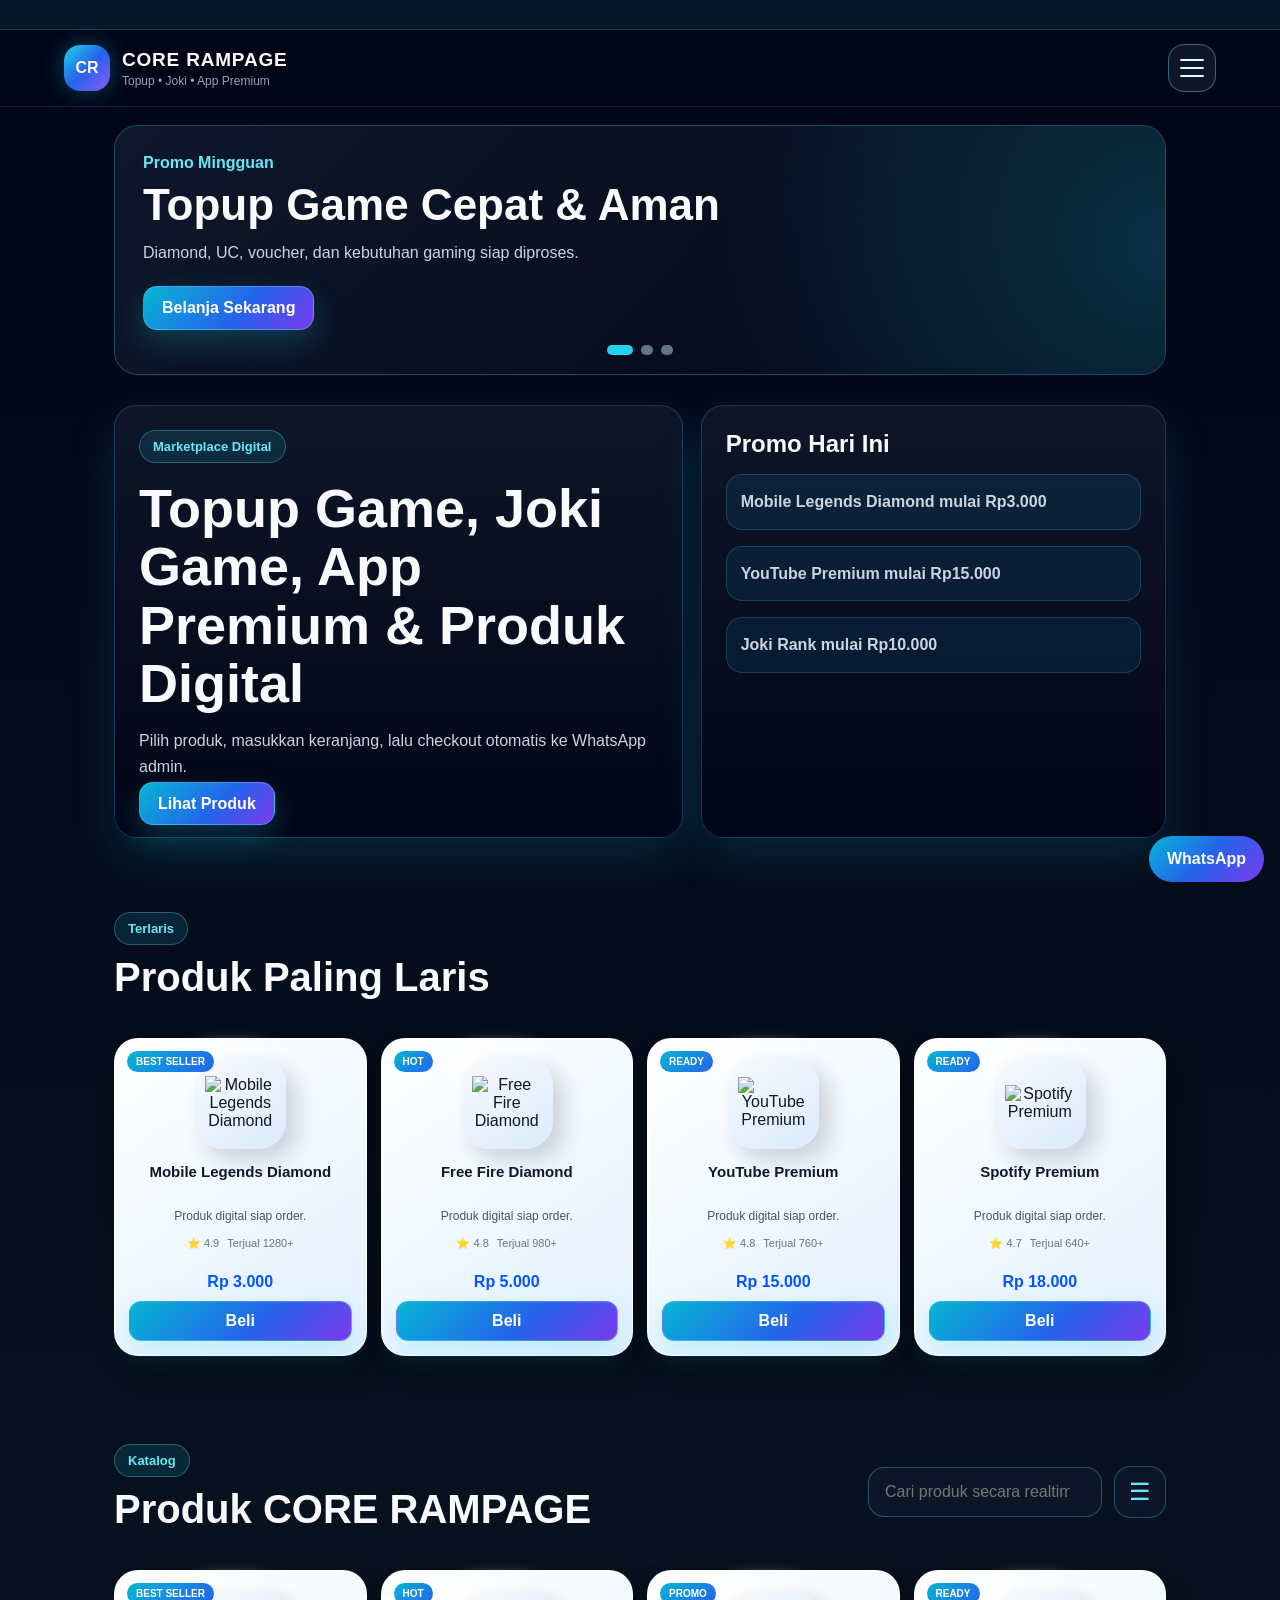
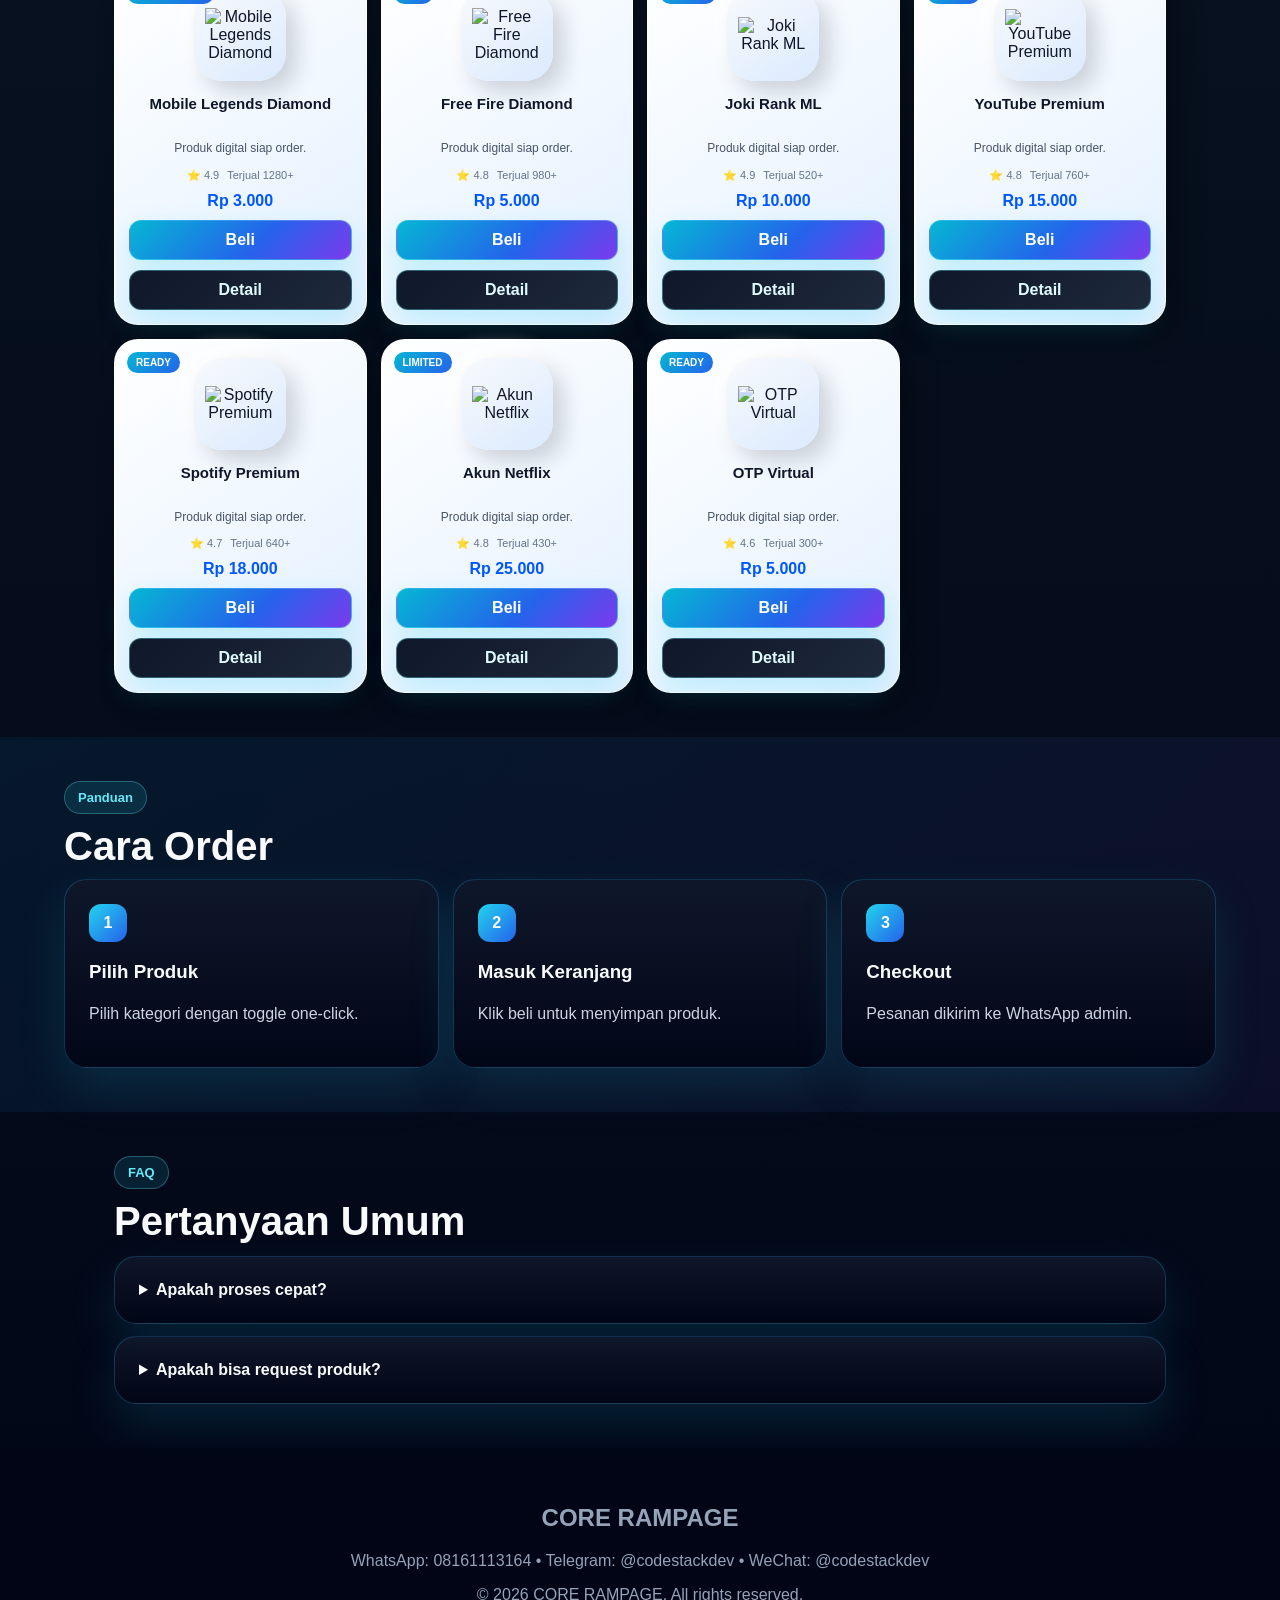
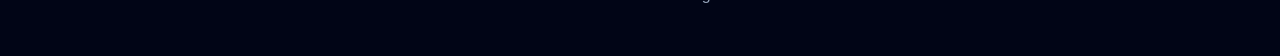
==== commit 36641817: "Load editable config and dynamic marquee" ====
--- a/index.html
+++ b/index.html
@@ -8,7 +8,7 @@
   <link rel="stylesheet" href="style.css" />
 </head>
 <body>
-  <div class="promo-marquee"><div class="marquee-track"><span>CORE RAMPAGE • PROMO TOPUP GAME • JOKI GAME • APP PREMIUM • CHECKOUT CEPAT VIA WHATSAPP • </span><span>CORE RAMPAGE • PROMO TOPUP GAME • JOKI GAME • APP PREMIUM • CHECKOUT CEPAT VIA WHATSAPP • </span></div></div>
+  <div class="promo-marquee"><div class="marquee-track"><span></span><span></span></div></div>
   <header class="navbar"><div class="brand"><div class="logo">CR</div><div><h1>CORE RAMPAGE</h1><p>Topup • Joki • App Premium</p></div></div><button id="menuBtn" class="menu-btn" aria-label="Buka menu"><span></span><span></span><span></span></button></header>
   <aside id="navPanel" class="nav-panel"><button id="closeMenu" class="panel-close">×</button><a href="#produk">Produk</a><a href="#bestSeller">Terlaris</a><a href="#order">Cara Order</a><a href="#faq">FAQ</a><button id="cartBtn">Keranjang <span id="cartCount">0</span></button></aside>
   <main>
@@ -23,6 +23,6 @@
   <div id="productModal" class="product-modal"><div class="product-detail"><button id="closeProductModal">×</button><div id="productDetailBody"></div></div></div>
   <div id="liveToast" class="live-toast"></div><a class="wa-float" href="https://wa.me/628161113164" target="_blank">WhatsApp</a><div id="overlay"></div>
   <footer><h2>CORE RAMPAGE</h2><p>WhatsApp: 08161113164 • Telegram: @codestackdev • WeChat: @codestackdev</p><p>© 2026 CORE RAMPAGE. All rights reserved.</p></footer>
-  <script src="script.js"></script>
+  <script src="site-config.js"></script><script src="script.js"></script>
 </body>
 </html>
--- a/style.css
+++ b/style.css
@@ -1 +1 @@
-*{box-sizing:border-box}html{scroll-behavior:smooth;-webkit-text-size-adjust:100%;user-select:none;-webkit-user-select:none}body{font-family:Arial,Helvetica,sans-serif;margin:0;overflow-x:hidden;background:linear-gradient(180deg,#020617,#07111f 48%,#020617);color:#f8fafc}a{text-decoration:none;color:inherit}button,input,select,textarea{font:inherit}button{touch-action:manipulation}img,a,button{-webkit-user-drag:none}.promo-marquee{height:30px;overflow:hidden;background:#061827;border-bottom:1px solid rgba(103,232,249,.18);display:flex;align-items:center}.marquee-track{display:flex;white-space:nowrap;animation:marquee 26s linear infinite;font-size:12px;color:#dffbff}.marquee-track span{padding-right:44px}@keyframes marquee{from{transform:translateX(0)}to{transform:translateX(-50%)}}.navbar{position:sticky;top:0;z-index:80;display:grid;grid-template-columns:1fr auto;align-items:center;gap:12px;padding:14px max(16px,5vw);background:rgba(2,6,23,.94);backdrop-filter:blur(16px);border-bottom:1px solid rgba(56,189,248,.18)}.brand{display:flex;align-items:center;gap:12px;min-width:0}.brand h1{margin:0;font-size:19px;letter-spacing:.8px}.brand p{margin:3px 0 0;color:#94a3b8;font-size:12px}.logo{width:46px;height:46px;display:grid;place-items:center;border-radius:16px;background:linear-gradient(135deg,#22d3ee,#2563eb,#8b5cf6);font-weight:900;box-shadow:0 0 24px rgba(34,211,238,.32)}.menu-btn{position:relative;z-index:200;width:48px;height:48px;border:1px solid rgba(103,232,249,.38);border-radius:16px;background:rgba(15,23,42,.96);display:flex;flex-direction:column;align-items:center;justify-content:center;gap:6px;padding:0;cursor:pointer}.menu-btn span{display:block;width:24px;height:2px;background:#e0faff;border-radius:999px}.nav-panel{position:fixed;top:0;right:-100%;z-index:210;width:82vw;max-width:360px;height:100vh;padding:24px 18px;background:rgba(2,6,23,.98);border-left:1px solid rgba(103,232,249,.28);box-shadow:-20px 0 48px rgba(34,211,238,.18);transition:.25s}.nav-panel.open{right:0}.nav-panel a,.nav-panel button{display:block;width:100%;margin-bottom:10px;border:1px solid rgba(103,232,249,.25);border-radius:14px;background:rgba(15,23,42,.9);color:#f8fafc;padding:14px;text-align:left;font-weight:800}.panel-close{font-size:24px;text-align:center!important}.cta,.card button,#checkout,.banner a{border:1px solid rgba(103,232,249,.35);border-radius:14px;background:linear-gradient(135deg,#06b6d4,#2563eb 58%,#7c3aed);color:white;padding:12px 18px;font-weight:800;box-shadow:0 12px 30px rgba(34,211,238,.22);cursor:pointer}.banner-slider{width:min(1180px,100%);margin:18px auto 0;padding:0 max(16px,5vw);position:relative}.banner-track{position:relative;min-height:270px;border-radius:24px;overflow:hidden;border:1px solid rgba(103,232,249,.24);background:linear-gradient(135deg,#062033,#0f172a)}.banner{position:absolute;inset:0;display:none;padding:28px 28px 82px;background:radial-gradient(circle at right,rgba(34,211,238,.2),transparent 42%),linear-gradient(135deg,rgba(15,23,42,.95),rgba(2,6,23,.95))}.banner.active{display:block}.banner span{color:#67e8f9;font-weight:900}.banner h2{margin:10px 0;font-size:clamp(26px,5vw,44px);line-height:1.05}.banner p{color:#cbd5e1;max-width:560px}.banner a{display:inline-block;margin-top:8px}.banner-dots{display:flex;gap:8px;position:absolute;left:50%;bottom:20px;transform:translateX(-50%);z-index:5}.dot{width:10px;height:10px;border-radius:999px;border:0;background:#64748b}.dot.active{width:26px;background:#22d3ee}.hero{width:min(1180px,100%);margin:0 auto;display:grid;grid-template-columns:minmax(0,1.1fr) minmax(280px,.9fr);gap:18px;padding:30px max(16px,5vw)}.hero>div,.heroCard,.steps>div,details,.market-row{background:linear-gradient(180deg,rgba(15,23,42,.94),rgba(2,6,23,.94));border:1px solid rgba(56,189,248,.24);border-radius:22px;padding:24px;box-shadow:0 20px 48px rgba(34,211,238,.13)}.hero h2{font-size:clamp(30px,4.6vw,54px);line-height:1.08;margin:16px 0}.hero p,.card p,details p,.steps p{color:#cbd5e1;line-height:1.6}.badge{display:inline-block;background:rgba(34,211,238,.12);color:#67e8f9;border:1px solid rgba(103,232,249,.3);padding:8px 13px;border-radius:999px;font-size:13px;font-weight:900}.heroCard h3{font-size:24px;margin:0 0 14px}.heroCard p{padding:14px;border-radius:16px;background:rgba(14,165,233,.1);border:1px solid rgba(103,232,249,.18);font-weight:700}.section{width:min(1180px,100%);margin:0 auto;padding:44px max(16px,5vw)}.sectionHead{display:flex;justify-content:space-between;align-items:end;gap:16px;margin-bottom:28px}.section h2{font-size:clamp(26px,3.5vw,40px);margin:10px 0}.search-wrap{display:flex;gap:12px;align-items:center;margin-bottom:24px}#searchInput{flex:1;width:100%;border:1px solid rgba(103,232,249,.3);border-radius:16px;background:rgba(15,23,42,.92);color:#f8fafc;padding:15px 16px;outline:none}.category-toggle{flex:0 0 52px;width:52px;height:52px;border:1px solid rgba(103,232,249,.28);border-radius:16px;background:rgba(15,23,42,.92);color:#67e8f9;font-size:24px;cursor:pointer}.tabs{display:none;grid-template-columns:repeat(2,1fr);gap:10px;padding:0 0 26px}.tabs.open{display:grid}.tab{border:1px solid rgba(103,232,249,.28);border-radius:14px;background:rgba(15,23,42,.9);color:#67e8f9;padding:12px 10px;font-weight:900}.tab.active{background:linear-gradient(135deg,#06b6d4,#2563eb,#7c3aed);color:white}.grid{display:grid;grid-template-columns:repeat(2,minmax(0,1fr));gap:14px;margin-top:18px}.empty-state{grid-column:1/-1;padding:28px;border:1px solid rgba(103,232,249,.22);border-radius:18px;background:rgba(15,23,42,.75);color:#cbd5e1;text-align:center}.card{position:relative;display:flex;flex-direction:column;align-items:center;text-align:center;min-height:318px;padding:14px;border-radius:24px;background:linear-gradient(145deg,#ffffff,#e2f0ff);color:#0f172a;border:1px solid rgba(255,255,255,.88);box-shadow:12px 12px 28px rgba(0,0,0,.3),inset 1px 1px 0 rgba(255,255,255,.9);transition:.22s}.card:hover{transform:translateY(-5px)}.product-img{width:92px;height:92px;border-radius:28px;margin:4px auto 14px;background:linear-gradient(145deg,#f8fafc,#dbeafe);display:grid;place-items:center;overflow:hidden;box-shadow:10px 10px 22px rgba(15,23,42,.18),-8px -8px 18px rgba(255,255,255,.9)}.product-img img{max-width:76%;max-height:76%;object-fit:contain;object-position:center}.profile-box{width:100%;height:100%;display:grid;place-items:center}.photo-box{font-size:24px;font-weight:900;color:#2563eb}.product-badge{position:absolute;top:12px;left:12px;border-radius:999px;padding:5px 9px;background:linear-gradient(135deg,#06b6d4,#2563eb);color:white;font-size:10px;font-weight:900}.card h3{margin:0 0 6px;font-size:15px;line-height:1.25;min-height:38px}.card p{margin:0 0 10px;font-size:12px;color:#475569}.product-meta{display:flex;justify-content:center;gap:8px;flex-wrap:wrap;color:#64748b;font-size:11px;margin-bottom:10px}.card .price{margin-top:auto;font-size:16px;font-weight:900;color:#0056ff}.card button{width:100%;margin-top:10px;padding:10px 12px;border-radius:12px}.market-row{display:grid;grid-template-columns:1fr auto;gap:12px;align-items:center;margin-top:14px}.market-row strong{font-size:18px}.market-row span{color:#94a3b8;font-size:13px}.soft{width:100%;max-width:none;background:linear-gradient(135deg,rgba(14,165,233,.08),rgba(139,92,246,.06))}.steps{display:grid;grid-template-columns:repeat(3,minmax(0,1fr));gap:14px}.steps b{display:grid;place-items:center;width:38px;height:38px;border-radius:12px;background:linear-gradient(135deg,#22d3ee,#2563eb)}details{margin-top:12px}summary{font-weight:900;cursor:pointer}.cart{position:fixed;left:50%;right:auto;top:50%;z-index:220;width:min(92vw,420px);height:auto;max-height:78vh;overflow:auto;background:#020617;border:1px solid rgba(103,232,249,.35);border-radius:24px;padding:20px;box-shadow:0 24px 70px rgba(34,211,238,.22);transform:translate(-50%,-50%) scale(.94);opacity:0;pointer-events:none;transition:.2s}.cart.open{transform:translate(-50%,-50%) scale(1);opacity:1;pointer-events:auto}.cartHead{display:flex;justify-content:space-between;align-items:center}.cartHead button{border:0;background:transparent;color:#f8fafc;font-size:30px}.cartItems{display:grid;gap:10px}.cart-item{display:flex;justify-content:space-between;gap:10px;align-items:center;border:1px solid rgba(103,232,249,.22);border-radius:14px;padding:12px;background:rgba(15,23,42,.86)}.cart-item span{display:block;color:#94a3b8;font-size:13px;margin-top:4px}.cart-item button{border:0;border-radius:10px;padding:8px 10px;background:#7f1d1d;color:#fff}.cartForm{display:grid;gap:8px;margin-top:14px}.cartForm label{font-weight:800;color:#cbd5e1;font-size:13px}.cartForm input,.cartForm select,.cartForm textarea{width:100%;border:1px solid rgba(103,232,249,.35);border-radius:14px;background:#0f172a;color:#f8fafc;padding:12px;outline:none}.cartForm textarea{min-height:78px;resize:vertical}.cartSummary{display:grid;grid-template-columns:1fr 1fr;gap:10px;margin:14px 0}.cartSummary div{border:1px solid rgba(103,232,249,.22);border-radius:14px;padding:12px;background:rgba(15,23,42,.86)}.cartSummary span{display:block;color:#94a3b8;font-size:12px}.cartSummary strong{display:block;margin-top:4px}#overlay{display:none;position:fixed;inset:0;background:rgba(0,0,0,.68);z-index:205}.live-toast{position:fixed;left:16px;bottom:18px;z-index:90;max-width:310px;background:rgba(15,23,42,.94);border:1px solid rgba(103,232,249,.28);border-radius:18px;padding:12px 14px;transform:translateY(140%);opacity:0;transition:.28s}.live-toast.show{transform:translateY(0);opacity:1}.wa-float{position:fixed;right:16px;bottom:18px;z-index:91;border-radius:999px;background:linear-gradient(135deg,#06b6d4,#2563eb,#7c3aed);padding:14px 18px;font-weight:900}footer{text-align:center;padding:36px max(16px,5vw);color:#94a3b8;background:rgba(2,6,23,.94)}@media(min-width:900px){.navbar{grid-template-columns:auto auto}.menu-btn{justify-self:end}.banner-track{min-height:250px}.grid{grid-template-columns:repeat(4,minmax(0,1fr))}.tabs.open{grid-template-columns:repeat(6,1fr)}.hero{grid-template-columns:minmax(0,1.1fr) minmax(280px,.9fr)}}@media(max-width:760px){.hero{grid-template-columns:1fr}.sectionHead{align-items:stretch;flex-direction:column}.steps{grid-template-columns:1fr}.brand h1{font-size:18px}.brand p{font-size:12px}.logo{width:44px;height:44px}.hero{padding:22px 14px}.hero h2{font-size:30px}.section{padding:38px 14px}.grid{gap:12px;margin-top:24px}.card{min-height:300px;padding:12px}.product-img{width:78px;height:78px;border-radius:22px}.card h3{font-size:14px;min-height:36px}.card p{font-size:12px}.card .price{font-size:14px}.card button{font-size:13px}.banner-slider{padding:0 14px}.banner-track{min-height:300px}.banner{padding:20px 20px 88px}.banner h2{font-size:30px}.market-row{grid-template-columns:1fr}.live-toast{left:12px;right:12px;bottom:76px;max-width:none}}+*{box-sizing:border-box}html{scroll-behavior:smooth;-webkit-text-size-adjust:100%;user-select:none;-webkit-user-select:none}body{font-family:Arial,Helvetica,sans-serif;margin:0;overflow-x:hidden;background:linear-gradient(180deg,#020617,#07111f 48%,#020617);color:#f8fafc}a{text-decoration:none;color:inherit}button,input,select,textarea{font:inherit}button{touch-action:manipulation}img,a,button{-webkit-user-drag:none}.promo-marquee{height:30px;overflow:hidden;background:#061827;border-bottom:1px solid rgba(103,232,249,.18);display:flex;align-items:center}.marquee-track{display:flex;white-space:nowrap;animation:marquee 26s linear infinite;font-size:12px;color:#dffbff}.marquee-track span{padding-right:44px}@keyframes marquee{from{transform:translateX(0)}to{transform:translateX(-50%)}}.navbar{position:sticky;top:0;z-index:80;display:grid;grid-template-columns:1fr auto;align-items:center;gap:12px;padding:14px max(16px,5vw);background:rgba(2,6,23,.94);backdrop-filter:blur(16px);border-bottom:1px solid rgba(56,189,248,.18)}.brand{display:flex;align-items:center;gap:12px;min-width:0}.brand h1{margin:0;font-size:19px;letter-spacing:.8px}.brand p{margin:3px 0 0;color:#94a3b8;font-size:12px}.logo{width:46px;height:46px;display:grid;place-items:center;border-radius:16px;background:linear-gradient(135deg,#22d3ee,#2563eb,#8b5cf6);font-weight:900;box-shadow:0 0 24px rgba(34,211,238,.32)}.menu-btn{position:relative;z-index:200;width:48px;height:48px;border:1px solid rgba(103,232,249,.38);border-radius:16px;background:rgba(15,23,42,.96);display:flex;flex-direction:column;align-items:center;justify-content:center;gap:6px;padding:0;cursor:pointer}.menu-btn span{display:block;width:24px;height:2px;background:#e0faff;border-radius:999px}.nav-panel{position:fixed;top:0;right:-100%;z-index:210;width:82vw;max-width:360px;height:100vh;padding:24px 18px;background:rgba(2,6,23,.98);border-left:1px solid rgba(103,232,249,.28);box-shadow:-20px 0 48px rgba(34,211,238,.18);transition:.25s}.nav-panel.open{right:0}.nav-panel a,.nav-panel button{display:block;width:100%;margin-bottom:10px;border:1px solid rgba(103,232,249,.25);border-radius:14px;background:rgba(15,23,42,.9);color:#f8fafc;padding:14px;text-align:left;font-weight:800}.panel-close{font-size:24px;text-align:center!important}.cta,.card button,#checkout,.banner a,.product-detail button{border:1px solid rgba(103,232,249,.35);border-radius:14px;background:linear-gradient(135deg,#06b6d4,#2563eb 58%,#7c3aed);color:white;padding:12px 18px;font-weight:800;box-shadow:0 12px 30px rgba(34,211,238,.22);cursor:pointer}.banner-slider{width:min(1180px,100%);margin:18px auto 0;padding:0 max(16px,5vw);position:relative}.banner-track{position:relative;min-height:270px;border-radius:24px;overflow:hidden;border:1px solid rgba(103,232,249,.24);background:linear-gradient(135deg,#062033,#0f172a)}.banner{position:absolute;inset:0;display:none;padding:28px 28px 82px;background:radial-gradient(circle at right,rgba(34,211,238,.2),transparent 42%),linear-gradient(135deg,rgba(15,23,42,.95),rgba(2,6,23,.95))}.banner.active{display:block}.banner span{color:#67e8f9;font-weight:900}.banner h2{margin:10px 0;font-size:clamp(26px,5vw,44px);line-height:1.05}.banner p{color:#cbd5e1;max-width:560px}.banner a{display:inline-block;margin-top:8px}.banner-dots{display:flex;gap:8px;position:absolute;left:50%;bottom:20px;transform:translateX(-50%);z-index:5}.dot{width:10px;height:10px;border-radius:999px;border:0;background:#64748b}.dot.active{width:26px;background:#22d3ee}.hero{width:min(1180px,100%);margin:0 auto;display:grid;grid-template-columns:minmax(0,1.1fr) minmax(280px,.9fr);gap:18px;padding:30px max(16px,5vw)}.hero>div,.heroCard,.steps>div,details,.market-row{background:linear-gradient(180deg,rgba(15,23,42,.94),rgba(2,6,23,.94));border:1px solid rgba(56,189,248,.24);border-radius:22px;padding:24px;box-shadow:0 20px 48px rgba(34,211,238,.13)}.hero h2{font-size:clamp(30px,4.6vw,54px);line-height:1.08;margin:16px 0}.hero p,.card p,details p,.steps p{color:#cbd5e1;line-height:1.6}.badge{display:inline-block;background:rgba(34,211,238,.12);color:#67e8f9;border:1px solid rgba(103,232,249,.3);padding:8px 13px;border-radius:999px;font-size:13px;font-weight:900}.heroCard h3{font-size:24px;margin:0 0 14px}.heroCard p{padding:14px;border-radius:16px;background:rgba(14,165,233,.1);border:1px solid rgba(103,232,249,.18);font-weight:700}.section{width:min(1180px,100%);margin:0 auto;padding:44px max(16px,5vw)}.sectionHead{display:flex;justify-content:space-between;align-items:end;gap:16px;margin-bottom:28px}.section h2{font-size:clamp(26px,3.5vw,40px);margin:10px 0}.search-wrap{display:flex;gap:12px;align-items:center;margin-bottom:24px}#searchInput{flex:1;width:100%;border:1px solid rgba(103,232,249,.3);border-radius:16px;background:rgba(15,23,42,.92);color:#f8fafc;padding:15px 16px;outline:none}.category-toggle{flex:0 0 52px;width:52px;height:52px;border:1px solid rgba(103,232,249,.28);border-radius:16px;background:rgba(15,23,42,.92);color:#67e8f9;font-size:24px;cursor:pointer}.tabs{display:none;grid-template-columns:repeat(2,1fr);gap:10px;padding:0 0 26px}.tabs.open{display:grid}.tab{border:1px solid rgba(103,232,249,.28);border-radius:14px;background:rgba(15,23,42,.9);color:#67e8f9;padding:12px 10px;font-weight:900}.tab.active{background:linear-gradient(135deg,#06b6d4,#2563eb,#7c3aed);color:white}.grid{display:grid;grid-template-columns:repeat(2,minmax(0,1fr));gap:14px;margin-top:18px}.empty-state{grid-column:1/-1;padding:28px;border:1px solid rgba(103,232,249,.22);border-radius:18px;background:rgba(15,23,42,.75);color:#cbd5e1;text-align:center}.card{position:relative;display:flex;flex-direction:column;align-items:center;text-align:center;min-height:318px;padding:14px;border-radius:24px;background:linear-gradient(145deg,#ffffff,#e2f0ff);color:#0f172a;border:1px solid rgba(255,255,255,.88);box-shadow:12px 12px 28px rgba(0,0,0,.3),inset 1px 1px 0 rgba(255,255,255,.9);transition:.22s}.card:hover{transform:translateY(-5px)}.product-img{width:92px;height:92px;border-radius:28px;margin:4px auto 14px;background:linear-gradient(145deg,#f8fafc,#dbeafe);display:grid;place-items:center;overflow:hidden;box-shadow:10px 10px 22px rgba(15,23,42,.18),-8px -8px 18px rgba(255,255,255,.9)}.product-img img{max-width:76%;max-height:76%;object-fit:contain;object-position:center}.profile-box{width:100%;height:100%;display:grid;place-items:center}.photo-box{font-size:24px;font-weight:900;color:#2563eb}.product-badge{position:absolute;top:12px;left:12px;border-radius:999px;padding:5px 9px;background:linear-gradient(135deg,#06b6d4,#2563eb);color:white;font-size:10px;font-weight:900}.card h3{margin:0 0 6px;font-size:15px;line-height:1.25;min-height:38px}.card p{margin:0 0 10px;font-size:12px;color:#475569}.product-meta{display:flex;justify-content:center;gap:8px;flex-wrap:wrap;color:#64748b;font-size:11px;margin-bottom:10px}.card .price{margin-top:auto;font-size:16px;font-weight:900;color:#0056ff}.card button{width:100%;margin-top:10px;padding:10px 12px;border-radius:12px}.detail-btn{background:linear-gradient(135deg,#0f172a,#1e293b)!important;color:#e0faff!important}.market-row{display:grid;grid-template-columns:1fr auto;gap:12px;align-items:center;margin-top:14px}.market-row strong{font-size:18px}.market-row span{color:#94a3b8;font-size:13px}.soft{width:100%;max-width:none;background:linear-gradient(135deg,rgba(14,165,233,.08),rgba(139,92,246,.06))}.steps{display:grid;grid-template-columns:repeat(3,minmax(0,1fr));gap:14px}.steps b{display:grid;place-items:center;width:38px;height:38px;border-radius:12px;background:linear-gradient(135deg,#22d3ee,#2563eb)}details{margin-top:12px}summary{font-weight:900;cursor:pointer}.cart,.product-modal{position:fixed;left:50%;top:50%;z-index:220;width:min(92vw,420px);height:auto;max-height:78vh;overflow:auto;background:#020617;border:1px solid rgba(103,232,249,.35);border-radius:24px;padding:20px;box-shadow:0 24px 70px rgba(34,211,238,.22);transform:translate(-50%,-50%) scale(.94);opacity:0;pointer-events:none;transition:.2s}.cart.open,.product-modal.open{transform:translate(-50%,-50%) scale(1);opacity:1;pointer-events:auto}.cartHead{display:flex;justify-content:space-between;align-items:center}.cartHead button{border:0;background:transparent;color:#f8fafc;font-size:30px}.cartItems{display:grid;gap:10px}.cart-item{display:flex;justify-content:space-between;gap:10px;align-items:center;border:1px solid rgba(103,232,249,.22);border-radius:14px;padding:12px;background:rgba(15,23,42,.86)}.cart-item span{display:block;color:#94a3b8;font-size:13px;margin-top:4px}.cart-item button{border:0;border-radius:10px;padding:8px 10px;background:#7f1d1d;color:#fff}.cartForm{display:grid;gap:8px;margin-top:14px}.cartForm label{font-weight:800;color:#cbd5e1;font-size:13px}.cartForm input,.cartForm select,.cartForm textarea{width:100%;border:1px solid rgba(103,232,249,.35);border-radius:14px;background:#0f172a;color:#f8fafc;padding:12px;outline:none}.cartForm textarea{min-height:78px;resize:vertical}.cartSummary{display:grid;grid-template-columns:1fr 1fr;gap:10px;margin:14px 0}.cartSummary div{border:1px solid rgba(103,232,249,.22);border-radius:14px;padding:12px;background:rgba(15,23,42,.86)}.cartSummary span{display:block;color:#94a3b8;font-size:12px}.cartSummary strong{display:block;margin-top:4px}.product-detail{position:relative}.product-detail #closeProductModal{position:absolute;right:0;top:0;width:42px;height:42px;border-radius:14px;border:1px solid rgba(103,232,249,.25);background:rgba(15,23,42,.9);color:#fff;font-size:22px;box-shadow:none;padding:0}.detail-logo{width:120px;height:120px;margin:8px auto 16px;border-radius:30px;background:#fff;display:grid;place-items:center}.detail-logo img{max-width:76%;max-height:76%;object-fit:contain}.product-detail h2{font-size:26px;line-height:1.15;margin:12px 0;text-align:center}.product-detail p{color:#cbd5e1;line-height:1.55;text-align:center}.detail-price{display:block;text-align:center;color:#67e8f9;font-size:24px;margin:14px 0}.product-detail .product-meta{color:#cbd5e1}.product-detail .product-badge{position:static;display:block;width:max-content;margin:0 auto 8px}.product-detail button[data-add]{width:100%;margin-top:10px}#overlay{display:none;position:fixed;inset:0;background:rgba(0,0,0,.68);z-index:205}.live-toast{position:fixed;left:16px;bottom:18px;z-index:90;max-width:310px;background:rgba(15,23,42,.94);border:1px solid rgba(103,232,249,.28);border-radius:18px;padding:12px 14px;transform:translateY(140%);opacity:0;transition:.28s}.live-toast.show{transform:translateY(0);opacity:1}.wa-float{position:fixed;right:16px;bottom:18px;z-index:91;border-radius:999px;background:linear-gradient(135deg,#06b6d4,#2563eb,#7c3aed);padding:14px 18px;font-weight:900}footer{text-align:center;padding:36px max(16px,5vw);color:#94a3b8;background:rgba(2,6,23,.94)}@media(min-width:900px){.navbar{grid-template-columns:auto auto}.menu-btn{justify-self:end}.banner-track{min-height:250px}.grid{grid-template-columns:repeat(4,minmax(0,1fr))}.tabs.open{grid-template-columns:repeat(6,1fr)}.hero{grid-template-columns:minmax(0,1.1fr) minmax(280px,.9fr)}}@media(max-width:760px){.hero{grid-template-columns:1fr}.sectionHead{align-items:stretch;flex-direction:column}.steps{grid-template-columns:1fr}.brand h1{font-size:18px}.brand p{font-size:12px}.logo{width:44px;height:44px}.hero{padding:22px 14px}.hero h2{font-size:30px}.section{padding:38px 14px}.grid{gap:12px;margin-top:24px}.card{min-height:300px;padding:12px}.product-img{width:78px;height:78px;border-radius:22px}.card h3{font-size:14px;min-height:36px}.card p{font-size:12px}.card .price{font-size:14px}.card button{font-size:13px}.banner-slider{padding:0 14px}.banner-track{min-height:300px}.banner{padding:20px 20px 88px}.banner h2{font-size:30px}.market-row{grid-template-columns:1fr}.live-toast{left:12px;right:12px;bottom:76px;max-width:none}.product-modal{width:92vw;padding:18px}.detail-logo{width:104px;height:104px}.product-detail h2{font-size:23px}}
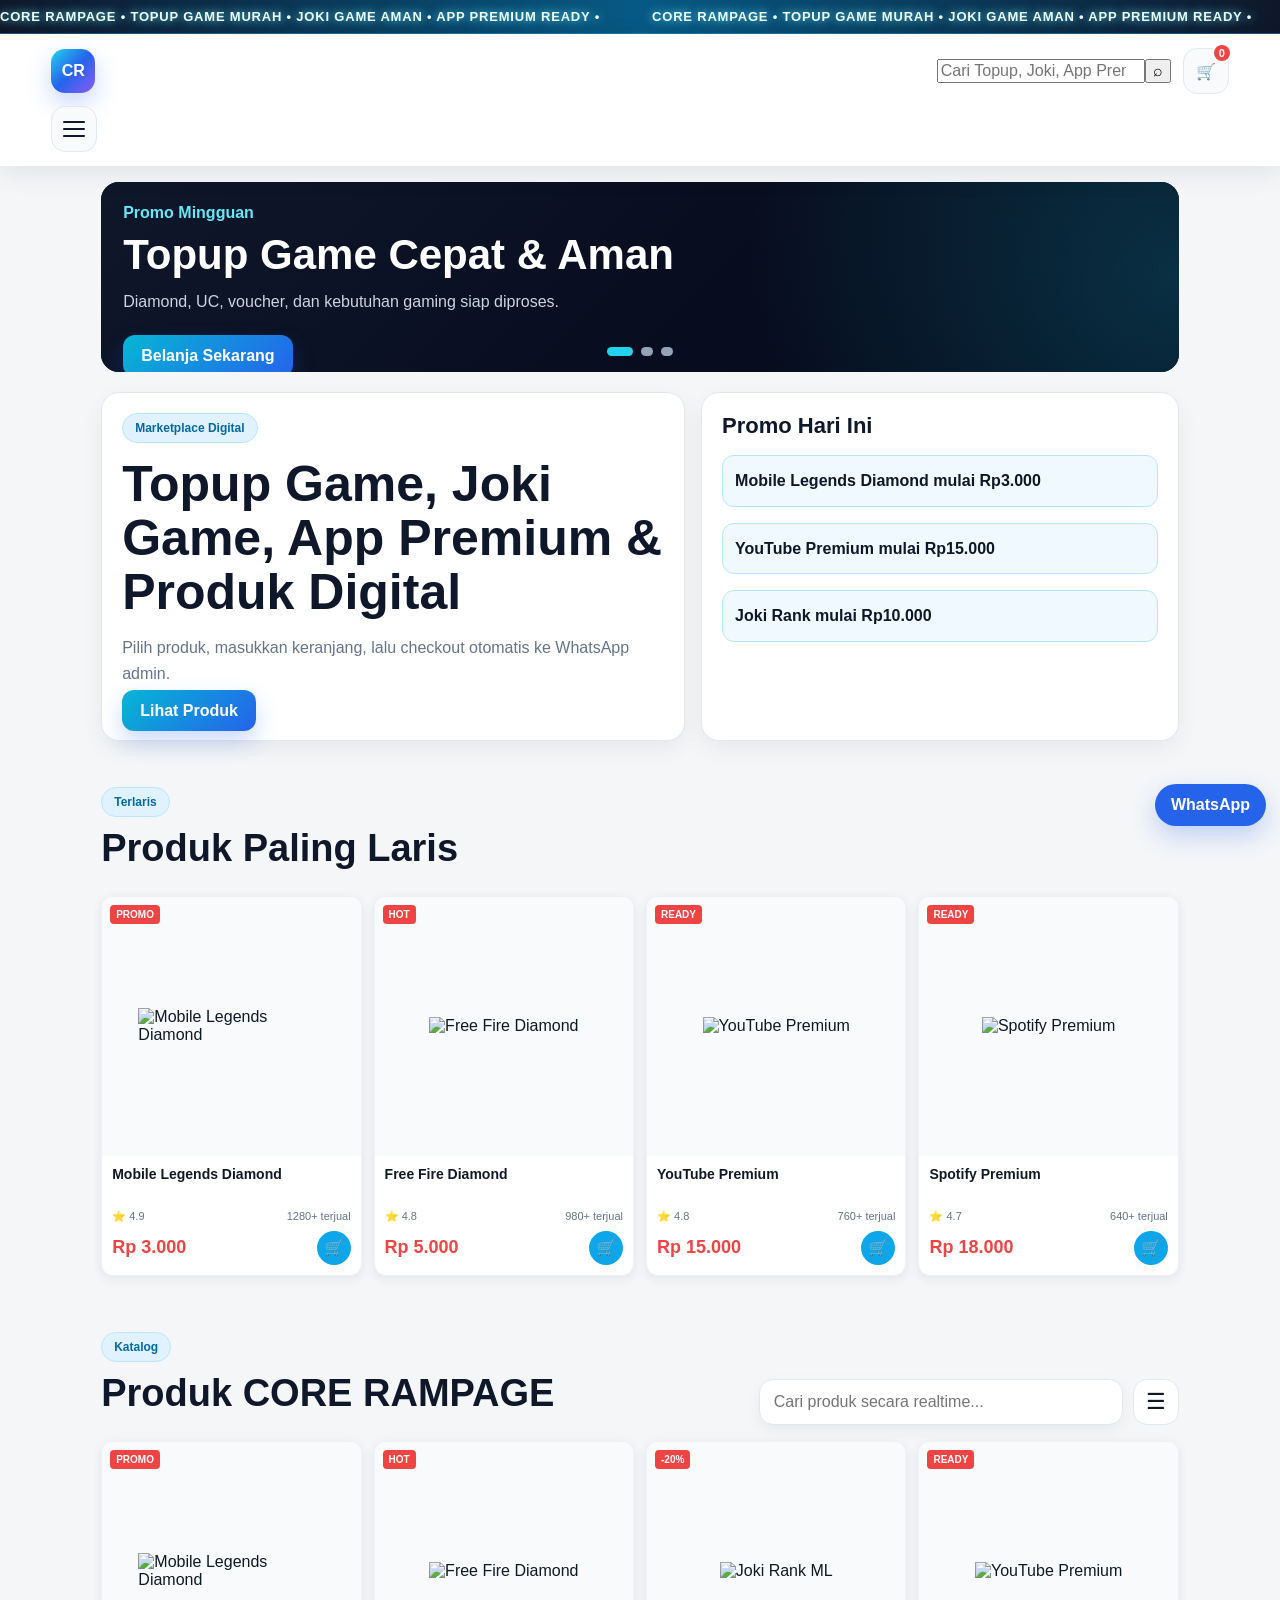
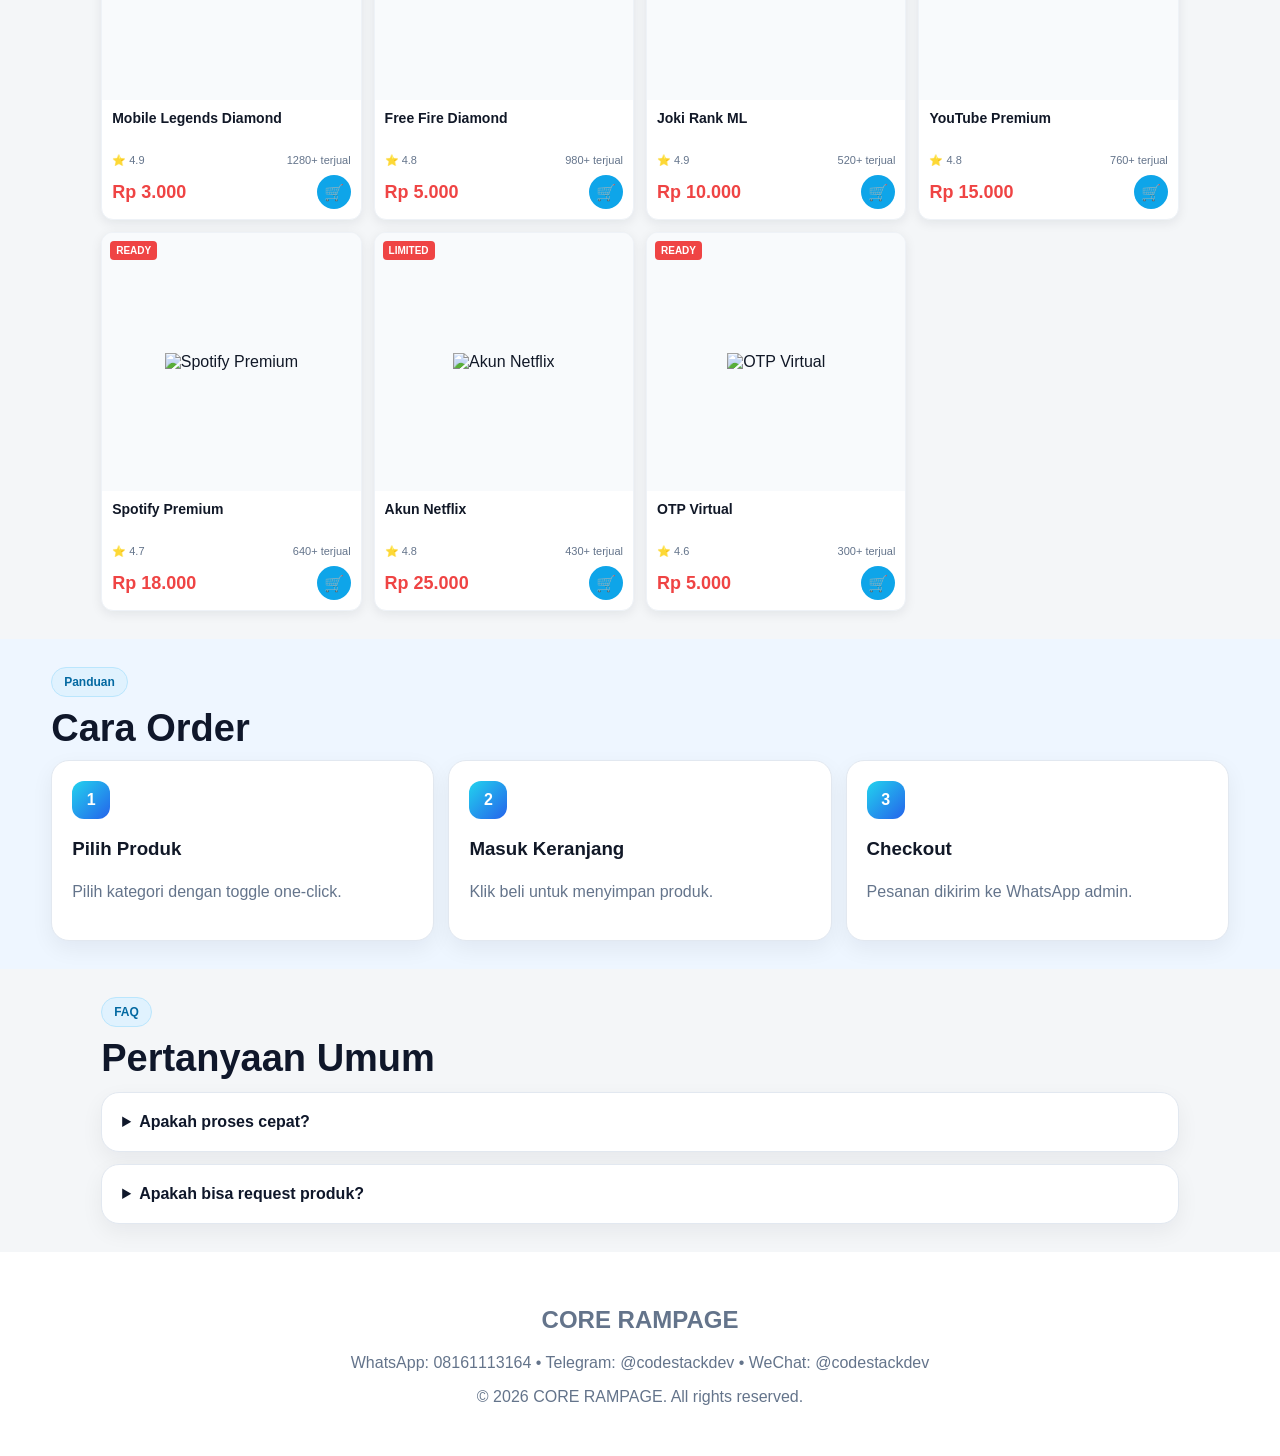
==== commit 28f97038: "Add Shopee style search header" ====
--- a/index.html
+++ b/index.html
@@ -9,7 +9,7 @@
 </head>
 <body>
   <div class="promo-marquee"><div class="marquee-track"><span></span><span></span></div></div>
-  <header class="navbar"><div class="brand"><div class="logo">CR</div><div><h1>CORE RAMPAGE</h1><p>Topup • Joki • App Premium</p></div></div><button id="menuBtn" class="menu-btn" aria-label="Buka menu"><span></span><span></span><span></span></button></header>
+  <header class="navbar shopee-header"><div class="brand mini-brand"><div class="logo">CR</div></div><div class="top-search"><input id="headerSearchInput" type="search" placeholder="Cari Topup, Joki, App Premium..." /><button id="cameraBtn" type="button">⌕</button></div><button id="headerCartBtn" class="header-cart" aria-label="Keranjang">🛒<span id="headerCartCount">0</span></button><button id="menuBtn" class="menu-btn" aria-label="Buka menu"><span></span><span></span><span></span></button></header>
   <aside id="navPanel" class="nav-panel"><button id="closeMenu" class="panel-close">×</button><a href="#produk">Produk</a><a href="#bestSeller">Terlaris</a><a href="#order">Cara Order</a><a href="#faq">FAQ</a><button id="cartBtn">Keranjang <span id="cartCount">0</span></button></aside>
   <main>
     <section class="banner-slider"><div class="banner-track"><div class="banner active"><span>Promo Mingguan</span><h2>Topup Game Cepat & Aman</h2><p>Diamond, UC, voucher, dan kebutuhan gaming siap diproses.</p><a href="#produk">Belanja Sekarang</a></div><div class="banner"><span>Jasa Joki</span><h2>Push Rank Lebih Praktis</h2><p>Order joki rank dengan sistem checkout WhatsApp.</p><a href="#produk">Lihat Joki</a></div><div class="banner"><span>Premium Apps</span><h2>Akun Premium Harga Hemat</h2><p>YouTube, Spotify, Netflix, Canva, dan produk digital lain.</p><a href="#produk">Cek Promo</a></div></div><div class="banner-dots"><button class="dot active" data-slide="0"></button><button class="dot" data-slide="1"></button><button class="dot" data-slide="2"></button></div></section>
--- a/style.css
+++ b/style.css
@@ -1 +1 @@
-*{box-sizing:border-box}html{scroll-behavior:smooth;-webkit-text-size-adjust:100%;user-select:none;-webkit-user-select:none}body{font-family:Arial,Helvetica,sans-serif;margin:0;overflow-x:hidden;background:linear-gradient(180deg,#020617,#07111f 48%,#020617);color:#f8fafc}a{text-decoration:none;color:inherit}button,input,select,textarea{font:inherit}button{touch-action:manipulation}img,a,button{-webkit-user-drag:none}.promo-marquee{height:30px;overflow:hidden;background:#061827;border-bottom:1px solid rgba(103,232,249,.18);display:flex;align-items:center}.marquee-track{display:flex;white-space:nowrap;animation:marquee 26s linear infinite;font-size:12px;color:#dffbff}.marquee-track span{padding-right:44px}@keyframes marquee{from{transform:translateX(0)}to{transform:translateX(-50%)}}.navbar{position:sticky;top:0;z-index:80;display:grid;grid-template-columns:1fr auto;align-items:center;gap:12px;padding:14px max(16px,5vw);background:rgba(2,6,23,.94);backdrop-filter:blur(16px);border-bottom:1px solid rgba(56,189,248,.18)}.brand{display:flex;align-items:center;gap:12px;min-width:0}.brand h1{margin:0;font-size:19px;letter-spacing:.8px}.brand p{margin:3px 0 0;color:#94a3b8;font-size:12px}.logo{width:46px;height:46px;display:grid;place-items:center;border-radius:16px;background:linear-gradient(135deg,#22d3ee,#2563eb,#8b5cf6);font-weight:900;box-shadow:0 0 24px rgba(34,211,238,.32)}.menu-btn{position:relative;z-index:200;width:48px;height:48px;border:1px solid rgba(103,232,249,.38);border-radius:16px;background:rgba(15,23,42,.96);display:flex;flex-direction:column;align-items:center;justify-content:center;gap:6px;padding:0;cursor:pointer}.menu-btn span{display:block;width:24px;height:2px;background:#e0faff;border-radius:999px}.nav-panel{position:fixed;top:0;right:-100%;z-index:210;width:82vw;max-width:360px;height:100vh;padding:24px 18px;background:rgba(2,6,23,.98);border-left:1px solid rgba(103,232,249,.28);box-shadow:-20px 0 48px rgba(34,211,238,.18);transition:.25s}.nav-panel.open{right:0}.nav-panel a,.nav-panel button{display:block;width:100%;margin-bottom:10px;border:1px solid rgba(103,232,249,.25);border-radius:14px;background:rgba(15,23,42,.9);color:#f8fafc;padding:14px;text-align:left;font-weight:800}.panel-close{font-size:24px;text-align:center!important}.cta,.card button,#checkout,.banner a,.product-detail button{border:1px solid rgba(103,232,249,.35);border-radius:14px;background:linear-gradient(135deg,#06b6d4,#2563eb 58%,#7c3aed);color:white;padding:12px 18px;font-weight:800;box-shadow:0 12px 30px rgba(34,211,238,.22);cursor:pointer}.banner-slider{width:min(1180px,100%);margin:18px auto 0;padding:0 max(16px,5vw);position:relative}.banner-track{position:relative;min-height:270px;border-radius:24px;overflow:hidden;border:1px solid rgba(103,232,249,.24);background:linear-gradient(135deg,#062033,#0f172a)}.banner{position:absolute;inset:0;display:none;padding:28px 28px 82px;background:radial-gradient(circle at right,rgba(34,211,238,.2),transparent 42%),linear-gradient(135deg,rgba(15,23,42,.95),rgba(2,6,23,.95))}.banner.active{display:block}.banner span{color:#67e8f9;font-weight:900}.banner h2{margin:10px 0;font-size:clamp(26px,5vw,44px);line-height:1.05}.banner p{color:#cbd5e1;max-width:560px}.banner a{display:inline-block;margin-top:8px}.banner-dots{display:flex;gap:8px;position:absolute;left:50%;bottom:20px;transform:translateX(-50%);z-index:5}.dot{width:10px;height:10px;border-radius:999px;border:0;background:#64748b}.dot.active{width:26px;background:#22d3ee}.hero{width:min(1180px,100%);margin:0 auto;display:grid;grid-template-columns:minmax(0,1.1fr) minmax(280px,.9fr);gap:18px;padding:30px max(16px,5vw)}.hero>div,.heroCard,.steps>div,details,.market-row{background:linear-gradient(180deg,rgba(15,23,42,.94),rgba(2,6,23,.94));border:1px solid rgba(56,189,248,.24);border-radius:22px;padding:24px;box-shadow:0 20px 48px rgba(34,211,238,.13)}.hero h2{font-size:clamp(30px,4.6vw,54px);line-height:1.08;margin:16px 0}.hero p,.card p,details p,.steps p{color:#cbd5e1;line-height:1.6}.badge{display:inline-block;background:rgba(34,211,238,.12);color:#67e8f9;border:1px solid rgba(103,232,249,.3);padding:8px 13px;border-radius:999px;font-size:13px;font-weight:900}.heroCard h3{font-size:24px;margin:0 0 14px}.heroCard p{padding:14px;border-radius:16px;background:rgba(14,165,233,.1);border:1px solid rgba(103,232,249,.18);font-weight:700}.section{width:min(1180px,100%);margin:0 auto;padding:44px max(16px,5vw)}.sectionHead{display:flex;justify-content:space-between;align-items:end;gap:16px;margin-bottom:28px}.section h2{font-size:clamp(26px,3.5vw,40px);margin:10px 0}.search-wrap{display:flex;gap:12px;align-items:center;margin-bottom:24px}#searchInput{flex:1;width:100%;border:1px solid rgba(103,232,249,.3);border-radius:16px;background:rgba(15,23,42,.92);color:#f8fafc;padding:15px 16px;outline:none}.category-toggle{flex:0 0 52px;width:52px;height:52px;border:1px solid rgba(103,232,249,.28);border-radius:16px;background:rgba(15,23,42,.92);color:#67e8f9;font-size:24px;cursor:pointer}.tabs{display:none;grid-template-columns:repeat(2,1fr);gap:10px;padding:0 0 26px}.tabs.open{display:grid}.tab{border:1px solid rgba(103,232,249,.28);border-radius:14px;background:rgba(15,23,42,.9);color:#67e8f9;padding:12px 10px;font-weight:900}.tab.active{background:linear-gradient(135deg,#06b6d4,#2563eb,#7c3aed);color:white}.grid{display:grid;grid-template-columns:repeat(2,minmax(0,1fr));gap:14px;margin-top:18px}.empty-state{grid-column:1/-1;padding:28px;border:1px solid rgba(103,232,249,.22);border-radius:18px;background:rgba(15,23,42,.75);color:#cbd5e1;text-align:center}.card{position:relative;display:flex;flex-direction:column;align-items:center;text-align:center;min-height:318px;padding:14px;border-radius:24px;background:linear-gradient(145deg,#ffffff,#e2f0ff);color:#0f172a;border:1px solid rgba(255,255,255,.88);box-shadow:12px 12px 28px rgba(0,0,0,.3),inset 1px 1px 0 rgba(255,255,255,.9);transition:.22s}.card:hover{transform:translateY(-5px)}.product-img{width:92px;height:92px;border-radius:28px;margin:4px auto 14px;background:linear-gradient(145deg,#f8fafc,#dbeafe);display:grid;place-items:center;overflow:hidden;box-shadow:10px 10px 22px rgba(15,23,42,.18),-8px -8px 18px rgba(255,255,255,.9)}.product-img img{max-width:76%;max-height:76%;object-fit:contain;object-position:center}.profile-box{width:100%;height:100%;display:grid;place-items:center}.photo-box{font-size:24px;font-weight:900;color:#2563eb}.product-badge{position:absolute;top:12px;left:12px;border-radius:999px;padding:5px 9px;background:linear-gradient(135deg,#06b6d4,#2563eb);color:white;font-size:10px;font-weight:900}.card h3{margin:0 0 6px;font-size:15px;line-height:1.25;min-height:38px}.card p{margin:0 0 10px;font-size:12px;color:#475569}.product-meta{display:flex;justify-content:center;gap:8px;flex-wrap:wrap;color:#64748b;font-size:11px;margin-bottom:10px}.card .price{margin-top:auto;font-size:16px;font-weight:900;color:#0056ff}.card button{width:100%;margin-top:10px;padding:10px 12px;border-radius:12px}.detail-btn{background:linear-gradient(135deg,#0f172a,#1e293b)!important;color:#e0faff!important}.market-row{display:grid;grid-template-columns:1fr auto;gap:12px;align-items:center;margin-top:14px}.market-row strong{font-size:18px}.market-row span{color:#94a3b8;font-size:13px}.soft{width:100%;max-width:none;background:linear-gradient(135deg,rgba(14,165,233,.08),rgba(139,92,246,.06))}.steps{display:grid;grid-template-columns:repeat(3,minmax(0,1fr));gap:14px}.steps b{display:grid;place-items:center;width:38px;height:38px;border-radius:12px;background:linear-gradient(135deg,#22d3ee,#2563eb)}details{margin-top:12px}summary{font-weight:900;cursor:pointer}.cart,.product-modal{position:fixed;left:50%;top:50%;z-index:220;width:min(92vw,420px);height:auto;max-height:78vh;overflow:auto;background:#020617;border:1px solid rgba(103,232,249,.35);border-radius:24px;padding:20px;box-shadow:0 24px 70px rgba(34,211,238,.22);transform:translate(-50%,-50%) scale(.94);opacity:0;pointer-events:none;transition:.2s}.cart.open,.product-modal.open{transform:translate(-50%,-50%) scale(1);opacity:1;pointer-events:auto}.cartHead{display:flex;justify-content:space-between;align-items:center}.cartHead button{border:0;background:transparent;color:#f8fafc;font-size:30px}.cartItems{display:grid;gap:10px}.cart-item{display:flex;justify-content:space-between;gap:10px;align-items:center;border:1px solid rgba(103,232,249,.22);border-radius:14px;padding:12px;background:rgba(15,23,42,.86)}.cart-item span{display:block;color:#94a3b8;font-size:13px;margin-top:4px}.cart-item button{border:0;border-radius:10px;padding:8px 10px;background:#7f1d1d;color:#fff}.cartForm{display:grid;gap:8px;margin-top:14px}.cartForm label{font-weight:800;color:#cbd5e1;font-size:13px}.cartForm input,.cartForm select,.cartForm textarea{width:100%;border:1px solid rgba(103,232,249,.35);border-radius:14px;background:#0f172a;color:#f8fafc;padding:12px;outline:none}.cartForm textarea{min-height:78px;resize:vertical}.cartSummary{display:grid;grid-template-columns:1fr 1fr;gap:10px;margin:14px 0}.cartSummary div{border:1px solid rgba(103,232,249,.22);border-radius:14px;padding:12px;background:rgba(15,23,42,.86)}.cartSummary span{display:block;color:#94a3b8;font-size:12px}.cartSummary strong{display:block;margin-top:4px}.product-detail{position:relative}.product-detail #closeProductModal{position:absolute;right:0;top:0;width:42px;height:42px;border-radius:14px;border:1px solid rgba(103,232,249,.25);background:rgba(15,23,42,.9);color:#fff;font-size:22px;box-shadow:none;padding:0}.detail-logo{width:120px;height:120px;margin:8px auto 16px;border-radius:30px;background:#fff;display:grid;place-items:center}.detail-logo img{max-width:76%;max-height:76%;object-fit:contain}.product-detail h2{font-size:26px;line-height:1.15;margin:12px 0;text-align:center}.product-detail p{color:#cbd5e1;line-height:1.55;text-align:center}.detail-price{display:block;text-align:center;color:#67e8f9;font-size:24px;margin:14px 0}.product-detail .product-meta{color:#cbd5e1}.product-detail .product-badge{position:static;display:block;width:max-content;margin:0 auto 8px}.product-detail button[data-add]{width:100%;margin-top:10px}#overlay{display:none;position:fixed;inset:0;background:rgba(0,0,0,.68);z-index:205}.live-toast{position:fixed;left:16px;bottom:18px;z-index:90;max-width:310px;background:rgba(15,23,42,.94);border:1px solid rgba(103,232,249,.28);border-radius:18px;padding:12px 14px;transform:translateY(140%);opacity:0;transition:.28s}.live-toast.show{transform:translateY(0);opacity:1}.wa-float{position:fixed;right:16px;bottom:18px;z-index:91;border-radius:999px;background:linear-gradient(135deg,#06b6d4,#2563eb,#7c3aed);padding:14px 18px;font-weight:900}footer{text-align:center;padding:36px max(16px,5vw);color:#94a3b8;background:rgba(2,6,23,.94)}@media(min-width:900px){.navbar{grid-template-columns:auto auto}.menu-btn{justify-self:end}.banner-track{min-height:250px}.grid{grid-template-columns:repeat(4,minmax(0,1fr))}.tabs.open{grid-template-columns:repeat(6,1fr)}.hero{grid-template-columns:minmax(0,1.1fr) minmax(280px,.9fr)}}@media(max-width:760px){.hero{grid-template-columns:1fr}.sectionHead{align-items:stretch;flex-direction:column}.steps{grid-template-columns:1fr}.brand h1{font-size:18px}.brand p{font-size:12px}.logo{width:44px;height:44px}.hero{padding:22px 14px}.hero h2{font-size:30px}.section{padding:38px 14px}.grid{gap:12px;margin-top:24px}.card{min-height:300px;padding:12px}.product-img{width:78px;height:78px;border-radius:22px}.card h3{font-size:14px;min-height:36px}.card p{font-size:12px}.card .price{font-size:14px}.card button{font-size:13px}.banner-slider{padding:0 14px}.banner-track{min-height:300px}.banner{padding:20px 20px 88px}.banner h2{font-size:30px}.market-row{grid-template-columns:1fr}.live-toast{left:12px;right:12px;bottom:76px;max-width:none}.product-modal{width:92vw;padding:18px}.detail-logo{width:104px;height:104px}.product-detail h2{font-size:23px}}+*{box-sizing:border-box}html{scroll-behavior:smooth;-webkit-text-size-adjust:100%;user-select:none;-webkit-user-select:none}body{font-family:Arial,Helvetica,sans-serif;margin:0;overflow-x:hidden;background:#f4f6f8;color:#111827}a{text-decoration:none;color:inherit}button,input,select,textarea{font:inherit}button{touch-action:manipulation;cursor:pointer}img,a,button{-webkit-user-drag:none}.promo-marquee{height:34px;overflow:hidden;background:linear-gradient(90deg,#0f172a,#075985,#0f172a);border-bottom:1px solid rgba(56,189,248,.35);box-shadow:0 8px 24px rgba(14,165,233,.25);display:flex;align-items:center}.marquee-track{display:flex;white-space:nowrap;animation:marquee 24s linear infinite;font-size:13px;font-weight:900;letter-spacing:.8px;color:#ecfeff;text-shadow:0 0 10px rgba(103,232,249,.95)}.marquee-track span{padding-right:52px}@keyframes marquee{from{transform:translateX(0)}to{transform:translateX(-50%)}}.navbar{position:sticky;top:0;z-index:80;display:grid;grid-template-columns:1fr auto auto;align-items:center;gap:12px;padding:14px max(14px,4vw);background:#ffffff;box-shadow:0 8px 24px rgba(15,23,42,.08)}.brand{display:flex;align-items:center;gap:10px;min-width:0}.brand h1{margin:0;font-size:18px;letter-spacing:.5px;color:#0f172a}.brand p{margin:3px 0 0;color:#64748b;font-size:12px}.logo{width:44px;height:44px;display:grid;place-items:center;border-radius:14px;background:linear-gradient(135deg,#22d3ee,#2563eb,#8b5cf6);font-weight:900;color:#fff;box-shadow:0 10px 24px rgba(37,99,235,.25)}.menu-btn,.header-cart{width:46px;height:46px;border:1px solid #e2e8f0;border-radius:14px;background:#f8fafc;display:flex;align-items:center;justify-content:center;position:relative}.menu-btn{flex-direction:column;gap:5px}.menu-btn span{display:block;width:22px;height:2px;background:#0f172a;border-radius:999px}.header-cart span,.floating-cart span{position:absolute;right:-4px;top:-6px;min-width:20px;height:20px;border-radius:999px;background:#ef4444;color:#fff;font-size:11px;font-weight:900;display:grid;place-items:center;border:2px solid #fff}.nav-panel{position:fixed;top:0;right:-100%;z-index:210;width:82vw;max-width:360px;height:100vh;padding:24px 18px;background:#fff;border-left:1px solid #e2e8f0;box-shadow:-20px 0 48px rgba(15,23,42,.18);transition:.25s}.nav-panel.open{right:0}.nav-panel a,.nav-panel button{display:block;width:100%;margin-bottom:10px;border:1px solid #e2e8f0;border-radius:14px;background:#f8fafc;color:#0f172a;padding:14px;text-align:left;font-weight:800}.panel-close{font-size:24px;text-align:center!important}.cta,#checkout,.banner a,.product-detail button{border:0;border-radius:12px;background:linear-gradient(135deg,#06b6d4,#2563eb);color:white;padding:12px 18px;font-weight:900;box-shadow:0 10px 22px rgba(37,99,235,.24)}.banner-slider,.hero,.section{width:min(1180px,100%);margin:0 auto;padding-left:max(12px,4vw);padding-right:max(12px,4vw)}.banner-slider{margin-top:16px;position:relative}.banner-track{position:relative;min-height:190px;border-radius:18px;overflow:hidden;background:#0f172a}.banner{position:absolute;inset:0;display:none;padding:22px 22px 64px;background:radial-gradient(circle at right,rgba(34,211,238,.2),transparent 40%),linear-gradient(135deg,#0f172a,#020617);color:#fff}.banner.active{display:block}.banner span{color:#67e8f9;font-weight:900}.banner h2{margin:10px 0;font-size:clamp(24px,5vw,42px);line-height:1.08}.banner p{color:#cbd5e1;max-width:560px}.banner a{display:inline-block;margin-top:8px}.banner-dots{display:flex;gap:8px;position:absolute;left:50%;bottom:16px;transform:translateX(-50%);z-index:5}.dot{width:9px;height:9px;border-radius:999px;border:0;background:#94a3b8}.dot.active{width:26px;background:#22d3ee}.hero{display:grid;grid-template-columns:minmax(0,1.1fr) minmax(280px,.9fr);gap:16px;padding-top:20px;padding-bottom:18px}.hero>div,.heroCard,.steps>div,details{background:#fff;border:1px solid #e2e8f0;border-radius:18px;padding:20px;box-shadow:0 8px 22px rgba(15,23,42,.06)}.hero h2{font-size:clamp(28px,4.5vw,50px);line-height:1.08;margin:14px 0;color:#0f172a}.hero p,details p,.steps p{color:#64748b;line-height:1.6}.badge{display:inline-block;background:#e0f2fe;color:#0369a1;border:1px solid #bae6fd;padding:7px 12px;border-radius:999px;font-size:12px;font-weight:900}.heroCard h3{font-size:22px;margin:0 0 12px;color:#0f172a}.heroCard p{padding:12px;border-radius:12px;background:#f0f9ff;border:1px solid #bae6fd;color:#0f172a;font-weight:700}.section{padding-top:28px;padding-bottom:28px}.sectionHead{display:flex;justify-content:space-between;align-items:end;gap:14px;margin-bottom:16px}.section h2{font-size:clamp(24px,3.5vw,38px);margin:10px 0;color:#0f172a}.search-wrap{display:flex;gap:10px;align-items:center;width:min(100%,420px)}#searchInput{flex:1;width:100%;border:1px solid #e2e8f0;border-radius:14px;background:#fff;color:#0f172a;padding:13px 14px;outline:none;box-shadow:0 6px 16px rgba(15,23,42,.05)}.category-toggle{flex:0 0 46px;width:46px;height:46px;border:1px solid #e2e8f0;border-radius:14px;background:#fff;color:#0f172a;font-size:22px}.tabs{display:none;grid-template-columns:repeat(2,1fr);gap:10px;padding:0 0 18px}.tabs.open{display:grid}.tab{border:1px solid #e2e8f0;border-radius:12px;background:#fff;color:#0f172a;padding:11px 10px;font-weight:900}.tab.active{background:#0ea5e9;color:#fff;border-color:#0ea5e9}.grid{display:grid;grid-template-columns:repeat(2,minmax(0,1fr));gap:12px}.empty-state{grid-column:1/-1;padding:24px;border:1px solid #e2e8f0;border-radius:14px;background:#fff;color:#64748b;text-align:center}.shop-card{background:#fff;border-radius:12px;overflow:hidden;box-shadow:0 3px 12px rgba(15,23,42,.08);border:1px solid #eef2f7;min-width:0}.shop-img{position:relative;aspect-ratio:1/1;background:#f8fafc;display:grid;place-items:center;overflow:hidden}.shop-img img{max-width:72%;max-height:72%;object-fit:contain;object-position:center}.shop-badge{position:absolute;left:8px;top:8px;background:#ef4444;color:#fff;font-size:10px;font-weight:900;border-radius:4px;padding:4px 6px}.shop-body{padding:10px}.shop-body h3{font-size:14px;line-height:1.25;min-height:36px;margin:0 0 8px;color:#111827;display:-webkit-box;-webkit-line-clamp:2;-webkit-box-orient:vertical;overflow:hidden}.shop-rating{display:flex;justify-content:space-between;gap:6px;color:#64748b;font-size:11px;margin-bottom:8px}.shop-price-row{display:flex;justify-content:space-between;align-items:center;gap:8px}.shop-price-row strong{color:#ef4444;font-size:18px;font-weight:900}.cart-icon-btn{width:34px;height:34px;border-radius:999px;border:0;background:#0ea5e9;color:#fff;display:grid;place-items:center;font-size:16px}.compact-grid .shop-card:nth-child(n+5){display:none}.soft{width:100%;max-width:none;background:#eef6ff}.steps{display:grid;grid-template-columns:repeat(3,minmax(0,1fr));gap:14px}.steps b{display:grid;place-items:center;width:38px;height:38px;border-radius:12px;background:linear-gradient(135deg,#22d3ee,#2563eb);color:#fff}details{margin-top:12px}summary{font-weight:900;cursor:pointer;color:#0f172a}.cart,.product-modal{position:fixed;left:50%;top:50%;z-index:220;width:min(92vw,420px);max-height:78vh;overflow:auto;background:#fff;color:#0f172a;border:1px solid #e2e8f0;border-radius:20px;padding:18px;box-shadow:0 24px 70px rgba(15,23,42,.25);transform:translate(-50%,-50%) scale(.94);opacity:0;pointer-events:none;transition:.2s}.cart.open,.product-modal.open{transform:translate(-50%,-50%) scale(1);opacity:1;pointer-events:auto}.cartHead{display:flex;justify-content:space-between;align-items:center}.cartHead button{border:0;background:transparent;color:#0f172a;font-size:30px}.cartItems{display:grid;gap:10px}.cart-empty{color:#64748b}.cart-item{display:flex;justify-content:space-between;gap:10px;align-items:center;border:1px solid #e2e8f0;border-radius:12px;padding:12px;background:#f8fafc}.cart-item span{display:block;color:#64748b;font-size:13px;margin-top:4px}.cart-item button{border:0;border-radius:10px;padding:8px 10px;background:#ef4444;color:#fff}.cartForm{display:grid;gap:8px;margin-top:14px}.cartForm label{font-weight:800;color:#334155;font-size:13px}.cartForm input,.cartForm select,.cartForm textarea{width:100%;border:1px solid #e2e8f0;border-radius:12px;background:#fff;color:#0f172a;padding:12px;outline:none}.cartForm textarea{min-height:78px;resize:vertical}.cartSummary{display:grid;grid-template-columns:1fr 1fr;gap:10px;margin:14px 0}.cartSummary div{border:1px solid #e2e8f0;border-radius:12px;padding:12px;background:#f8fafc}.cartSummary span{display:block;color:#64748b;font-size:12px}.cartSummary strong{display:block;margin-top:4px}.product-detail{position:relative;text-align:center}.product-detail #closeProductModal{position:absolute;right:0;top:0;width:40px;height:40px;border-radius:12px;border:1px solid #e2e8f0;background:#fff;color:#0f172a;font-size:22px;box-shadow:none;padding:0}.detail-logo{width:120px;height:120px;margin:8px auto 16px;border-radius:24px;background:#f8fafc;display:grid;place-items:center}.detail-logo img{max-width:76%;max-height:76%;object-fit:contain}.product-detail h2{font-size:24px;line-height:1.15;margin:12px 0;color:#0f172a}.product-detail p{color:#64748b;line-height:1.55}.detail-price{display:block;color:#ef4444;font-size:24px;margin:14px 0}.product-detail .product-meta{display:flex;justify-content:center;gap:12px;color:#64748b;font-size:12px}.product-detail .product-badge{position:static;display:block;width:max-content;margin:0 auto 8px}.product-detail button[data-add]{width:100%;margin-top:10px}.product-badge{border-radius:6px;padding:4px 6px;background:#ef4444;color:#fff;font-size:10px;font-weight:900}#overlay{display:none;position:fixed;inset:0;background:rgba(0,0,0,.45);z-index:205}.live-toast{position:fixed;left:12px;bottom:74px;z-index:90;max-width:320px;background:#fff;color:#0f172a;border:1px solid #e2e8f0;border-radius:14px;padding:12px 14px;box-shadow:0 12px 34px rgba(15,23,42,.16);transform:translateY(140%);opacity:0;transition:.28s}.live-toast.show{transform:translateY(0);opacity:1}.wa-float{position:fixed;right:14px;bottom:74px;z-index:91;border-radius:999px;background:#2563eb;color:#fff;padding:12px 16px;font-weight:900;box-shadow:0 10px 24px rgba(37,99,235,.25)}.floating-cart{position:fixed;right:14px;bottom:128px;z-index:92;width:50px;height:50px;border:0;border-radius:999px;background:#fff;color:#0f172a;box-shadow:0 10px 24px rgba(15,23,42,.18);font-size:22px}footer{text-align:center;padding:34px max(16px,5vw);color:#64748b;background:#fff}@media(min-width:900px){.grid{grid-template-columns:repeat(4,minmax(0,1fr))}.tabs.open{grid-template-columns:repeat(6,1fr)}.hero{grid-template-columns:minmax(0,1.1fr) minmax(280px,.9fr)}}@media(max-width:760px){.hero{grid-template-columns:1fr}.sectionHead{align-items:stretch;flex-direction:column}.steps{grid-template-columns:1fr}.brand h1{font-size:17px}.brand p{font-size:11px}.logo{width:42px;height:42px}.banner-track{min-height:220px}.banner{padding:18px 18px 62px}.banner h2{font-size:28px}.section{padding-top:24px;padding-bottom:24px}.shop-price-row strong{font-size:16px}.cart-icon-btn{width:32px;height:32px}.wa-float{font-size:13px;padding:11px 14px}}
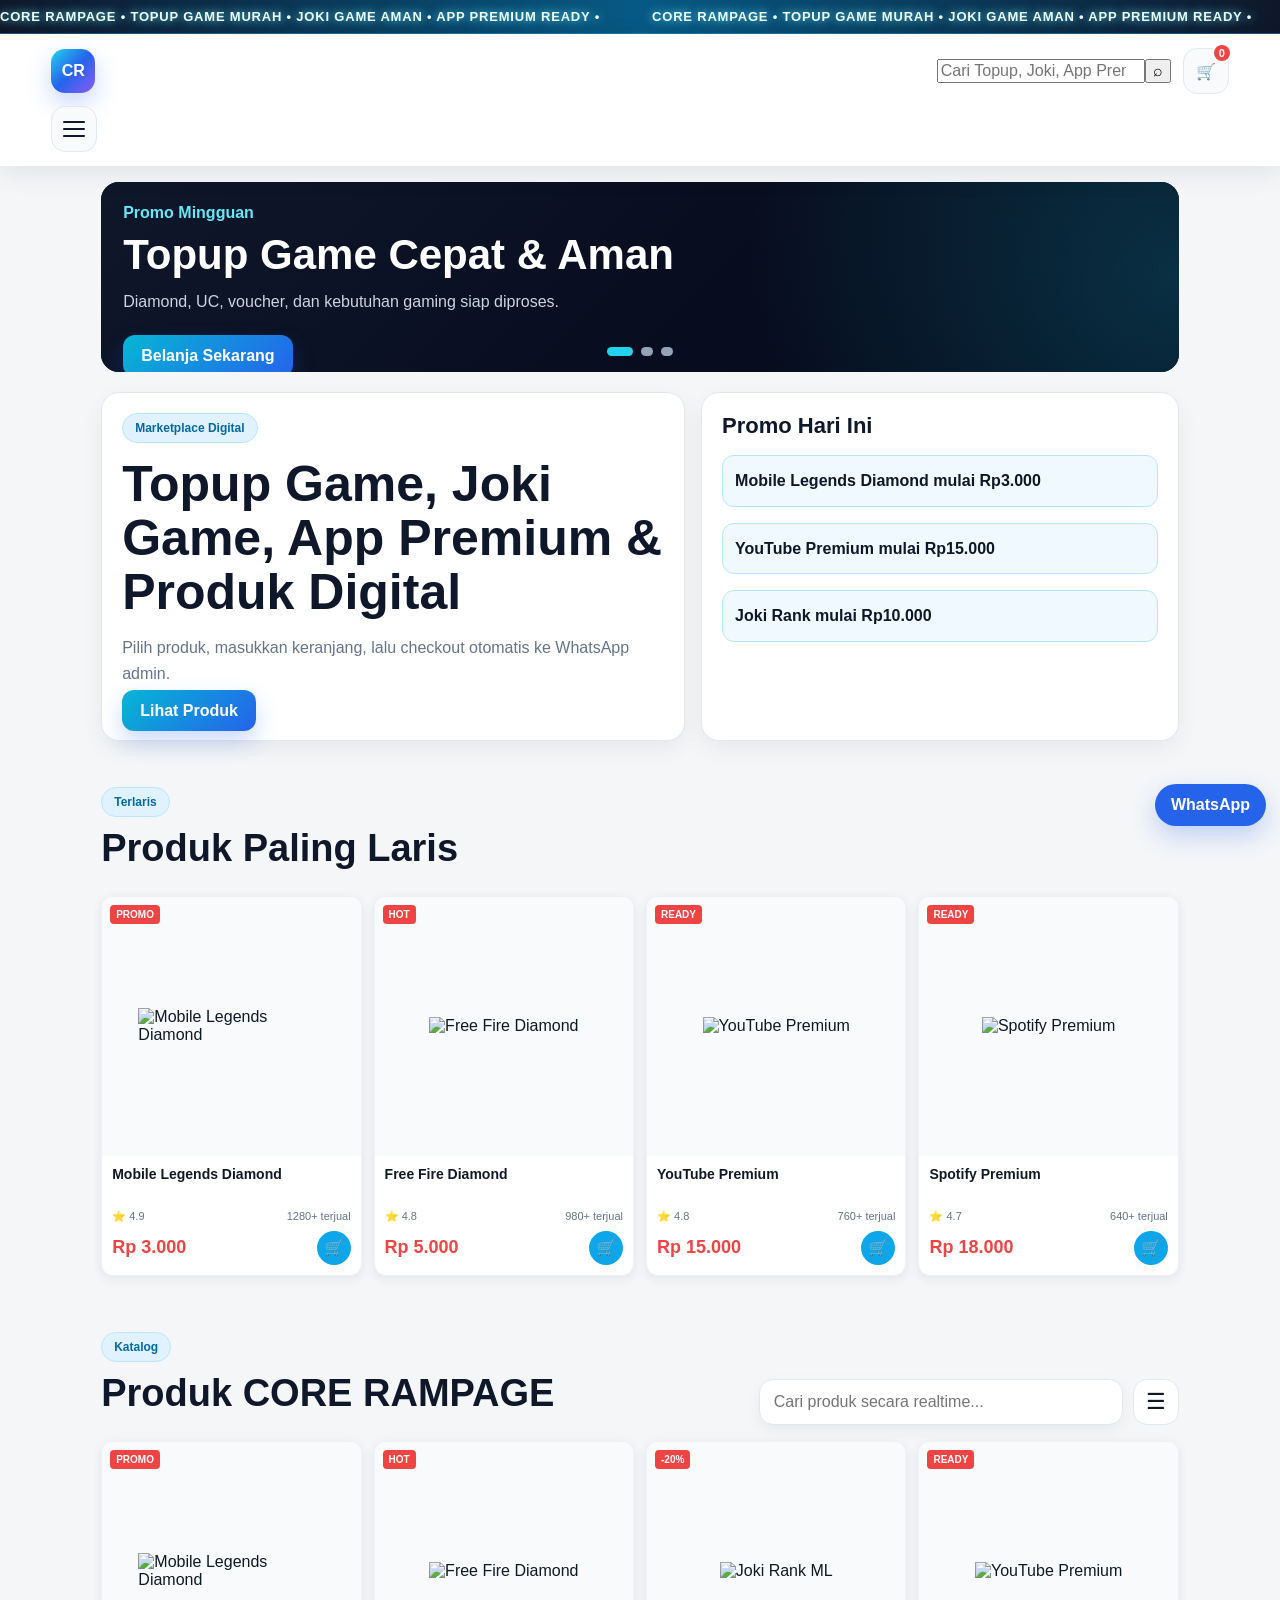
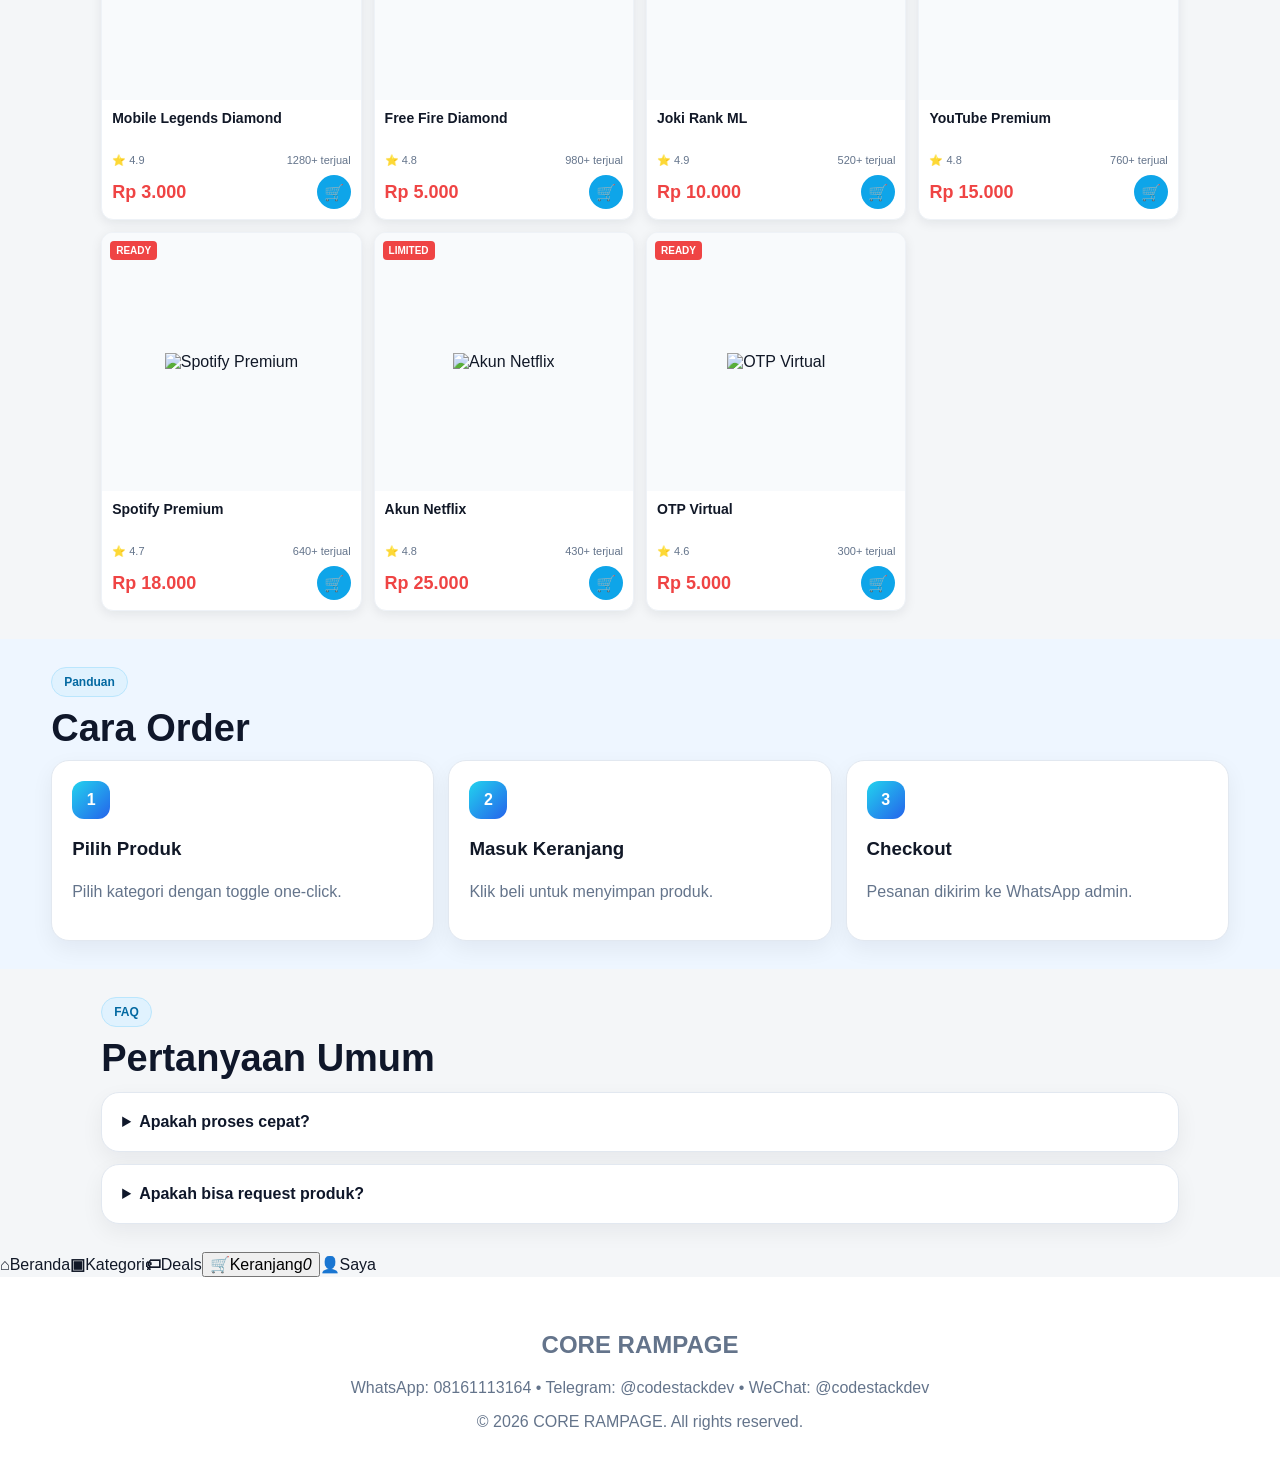
==== commit 33b7813f: "Add Shopee style bottom navigation" ====
--- a/index.html
+++ b/index.html
@@ -22,6 +22,7 @@
   <aside id="cart" class="cart"><div class="cartHead"><h2>Keranjang</h2><button id="closeCart">×</button></div><div id="cartItems" class="cartItems"></div><div class="cartForm"><label>Nama Pembeli</label><input id="buyerName" placeholder="Contoh: Juna" /><label>Nomor Handphone</label><input id="buyerWa" placeholder="Contoh: 08xxxxxxxxxx" /><label>Metode Pembayaran</label><select id="paymentMethod"><option value="">Pilih metode pembayaran</option><option value="QRIS">QRIS</option><option value="DANA">DANA</option><option value="OVO">OVO</option><option value="GoPay">GoPay</option><option value="ShopeePay">ShopeePay</option><option value="Transfer Bank">Transfer Bank</option></select><label>Catatan Order</label><textarea id="orderNote" placeholder="ID game, server, email akun, atau catatan lain"></textarea></div><div class="cartSummary"><div><span>Jumlah Item</span><strong id="cartQty">0</strong></div><div><span>Total Harga</span><strong id="total">Rp 0</strong></div></div><button id="checkout">Checkout WhatsApp</button></aside>
   <div id="productModal" class="product-modal"><div class="product-detail"><button id="closeProductModal">×</button><div id="productDetailBody"></div></div></div>
   <div id="liveToast" class="live-toast"></div><a class="wa-float" href="https://wa.me/628161113164" target="_blank">WhatsApp</a><div id="overlay"></div>
+  <nav class="bottom-nav"><a href="#"><strong>⌂</strong><span>Beranda</span></a><a href="#produk"><strong>▣</strong><span>Kategori</span></a><a href="#bestSeller"><strong>🏷</strong><span>Deals</span></a><button id="bottomCartBtn" type="button"><strong>🛒</strong><span>Keranjang</span><em id="bottomCartCount">0</em></button><a href="#faq"><strong>👤</strong><span>Saya</span></a></nav>
   <footer><h2>CORE RAMPAGE</h2><p>WhatsApp: 08161113164 • Telegram: @codestackdev • WeChat: @codestackdev</p><p>© 2026 CORE RAMPAGE. All rights reserved.</p></footer>
   <script src="site-config.js"></script><script src="script.js"></script>
 </body>
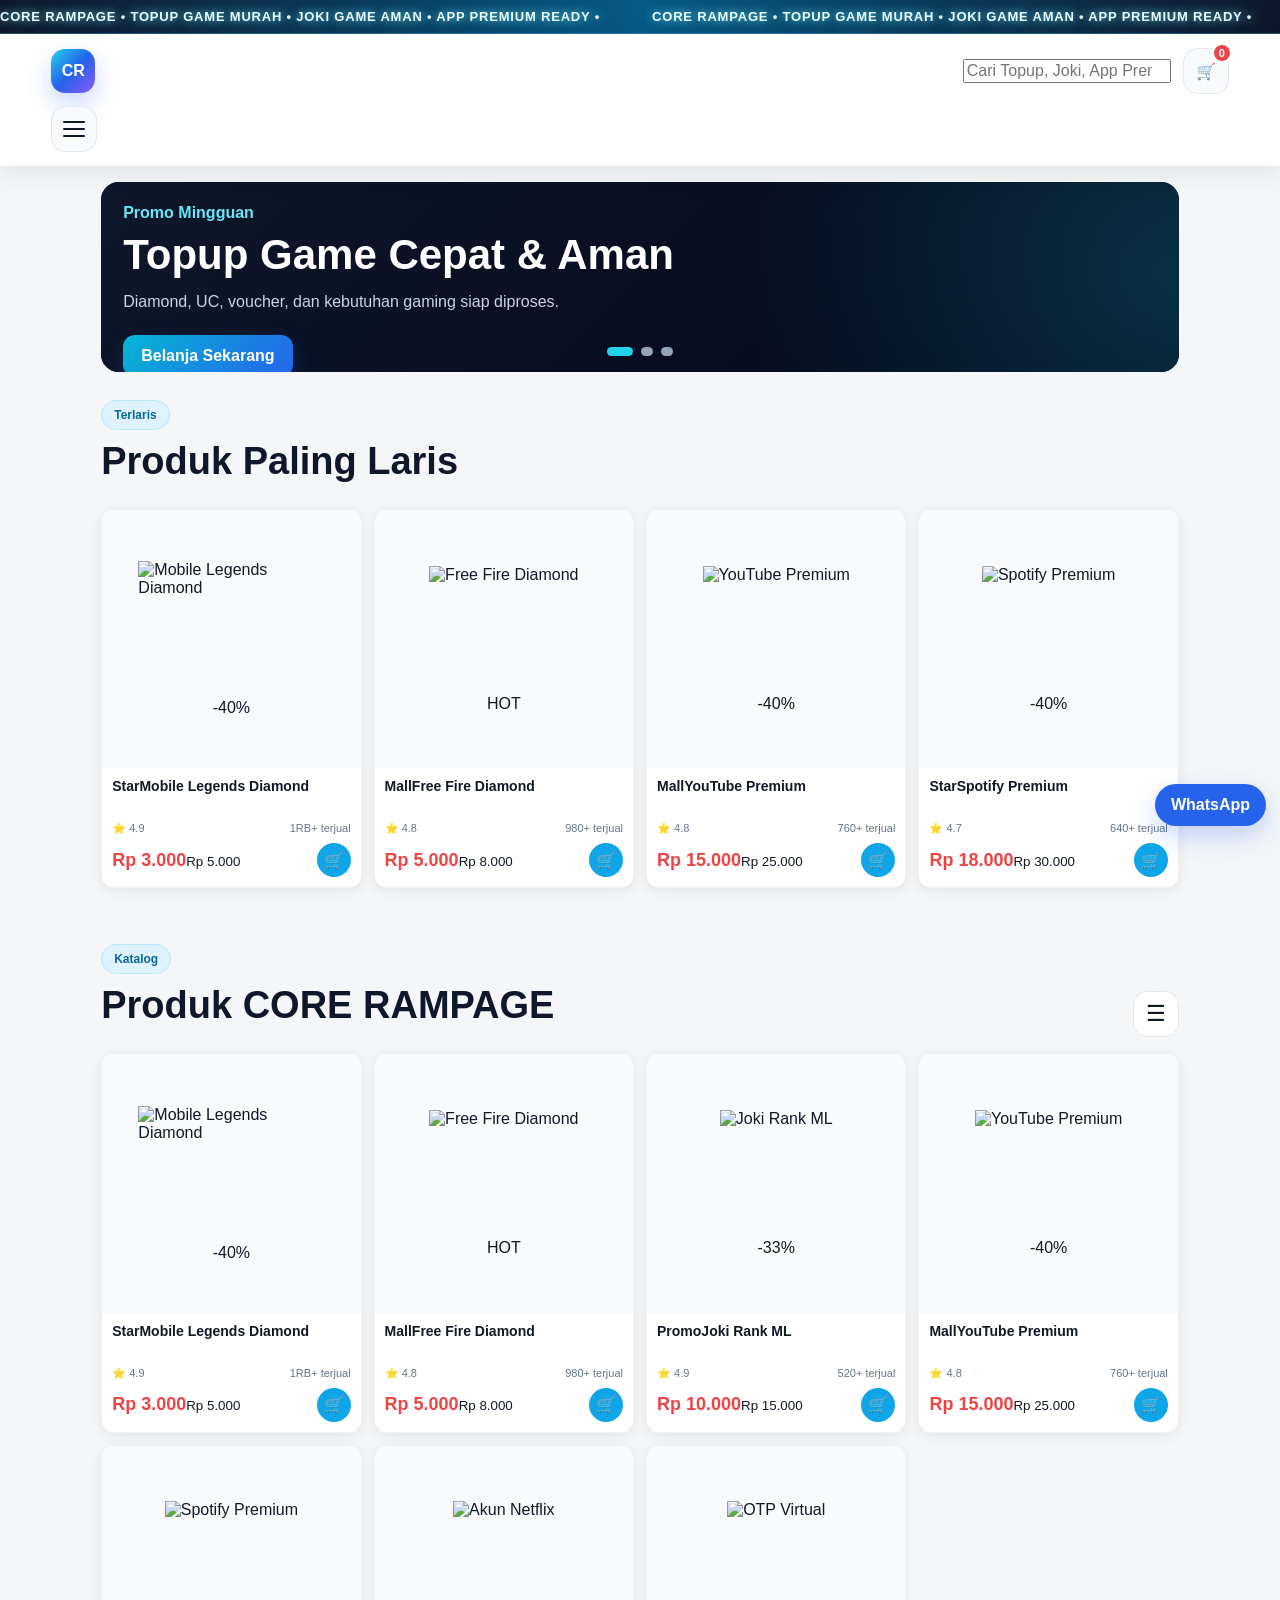
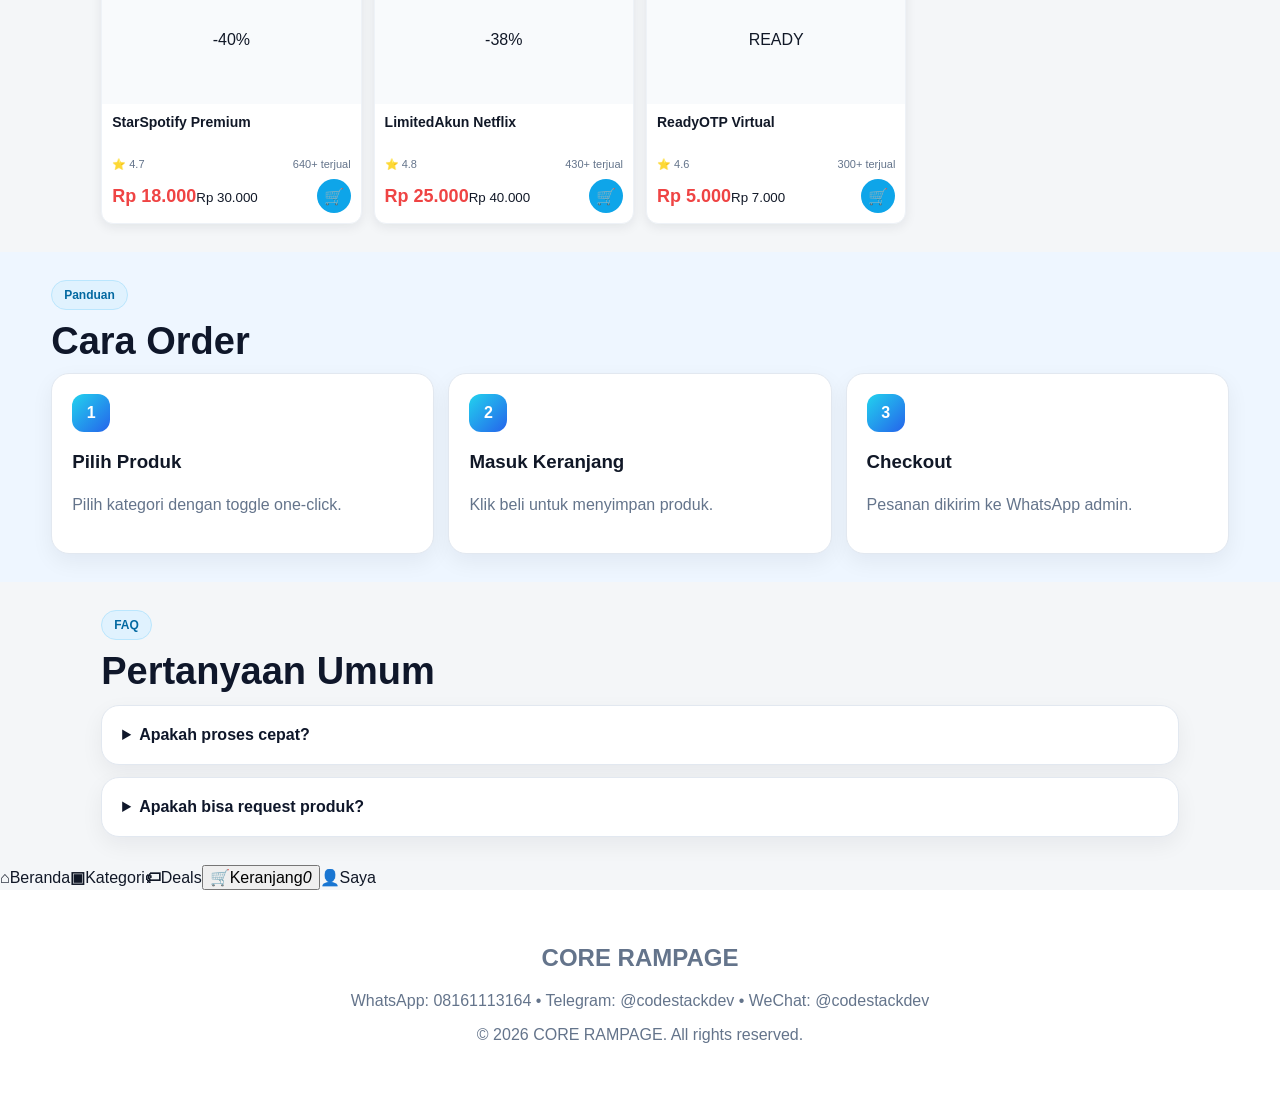
==== commit 03bd58a7: "Remove duplicate catalog search and simplify Shopee header" ====
--- a/index.html
+++ b/index.html
@@ -9,13 +9,12 @@
 </head>
 <body>
   <div class="promo-marquee"><div class="marquee-track"><span></span><span></span></div></div>
-  <header class="navbar shopee-header"><div class="brand mini-brand"><div class="logo">CR</div></div><div class="top-search"><input id="headerSearchInput" type="search" placeholder="Cari Topup, Joki, App Premium..." /><button id="cameraBtn" type="button">⌕</button></div><button id="headerCartBtn" class="header-cart" aria-label="Keranjang">🛒<span id="headerCartCount">0</span></button><button id="menuBtn" class="menu-btn" aria-label="Buka menu"><span></span><span></span><span></span></button></header>
+  <header class="navbar shopee-header"><div class="brand mini-brand"><div class="logo">CR</div></div><div class="top-search"><input id="headerSearchInput" type="search" placeholder="Cari Topup, Joki, App Premium..." /></div><button id="headerCartBtn" class="header-cart" aria-label="Keranjang">🛒<span id="headerCartCount">0</span></button><button id="menuBtn" class="menu-btn" aria-label="Buka menu"><span></span><span></span><span></span></button></header>
   <aside id="navPanel" class="nav-panel"><button id="closeMenu" class="panel-close">×</button><a href="#produk">Produk</a><a href="#bestSeller">Terlaris</a><a href="#order">Cara Order</a><a href="#faq">FAQ</a><button id="cartBtn">Keranjang <span id="cartCount">0</span></button></aside>
   <main>
     <section class="banner-slider"><div class="banner-track"><div class="banner active"><span>Promo Mingguan</span><h2>Topup Game Cepat & Aman</h2><p>Diamond, UC, voucher, dan kebutuhan gaming siap diproses.</p><a href="#produk">Belanja Sekarang</a></div><div class="banner"><span>Jasa Joki</span><h2>Push Rank Lebih Praktis</h2><p>Order joki rank dengan sistem checkout WhatsApp.</p><a href="#produk">Lihat Joki</a></div><div class="banner"><span>Premium Apps</span><h2>Akun Premium Harga Hemat</h2><p>YouTube, Spotify, Netflix, Canva, dan produk digital lain.</p><a href="#produk">Cek Promo</a></div></div><div class="banner-dots"><button class="dot active" data-slide="0"></button><button class="dot" data-slide="1"></button><button class="dot" data-slide="2"></button></div></section>
-    <section class="hero"><div><span class="badge">Marketplace Digital</span><h2>Topup Game, Joki Game, App Premium & Produk Digital</h2><p>Pilih produk, masukkan keranjang, lalu checkout otomatis ke WhatsApp admin.</p><a class="cta" href="#produk">Lihat Produk</a></div><div class="heroCard"><h3>Promo Hari Ini</h3><p>Mobile Legends Diamond mulai Rp3.000</p><p>YouTube Premium mulai Rp15.000</p><p>Joki Rank mulai Rp10.000</p></div></section>
     <section id="bestSeller" class="section"><div class="sectionHead"><div><span class="badge">Terlaris</span><h2>Produk Paling Laris</h2></div></div><div id="bestSellerGrid" class="grid compact-grid"></div></section>
-    <section id="produk" class="section"><div class="sectionHead"><div><span class="badge">Katalog</span><h2>Produk CORE RAMPAGE</h2></div><div class="search-wrap"><input id="searchInput" type="search" placeholder="Cari produk secara realtime..." /><button id="categoryBtn" class="category-toggle" aria-label="Buka kategori">☰</button></div></div><div id="tabs" class="tabs"><button class="tab active" data-cat="all">Semua</button><button class="tab" data-cat="topup">Topup Game</button><button class="tab" data-cat="joki">Joki Game</button><button class="tab" data-cat="premium">App Premium</button><button class="tab" data-cat="akun">Akun Digital</button><button class="tab" data-cat="lainnya">Lainnya</button></div><div id="grid" class="grid"></div></section>
+    <section id="produk" class="section"><div class="sectionHead"><div><span class="badge">Katalog</span><h2>Produk CORE RAMPAGE</h2></div><button id="categoryBtn" class="category-toggle" aria-label="Buka kategori">☰</button></div><div id="tabs" class="tabs"><button class="tab active" data-cat="all">Semua</button><button class="tab" data-cat="topup">Topup Game</button><button class="tab" data-cat="joki">Joki Game</button><button class="tab" data-cat="premium">App Premium</button><button class="tab" data-cat="akun">Akun Digital</button><button class="tab" data-cat="lainnya">Lainnya</button></div><div id="grid" class="grid"></div></section>
     <section id="order" class="section soft"><span class="badge">Panduan</span><h2>Cara Order</h2><div class="steps"><div><b>1</b><h3>Pilih Produk</h3><p>Pilih kategori dengan toggle one-click.</p></div><div><b>2</b><h3>Masuk Keranjang</h3><p>Klik beli untuk menyimpan produk.</p></div><div><b>3</b><h3>Checkout</h3><p>Pesanan dikirim ke WhatsApp admin.</p></div></div></section>
     <section id="faq" class="section"><span class="badge">FAQ</span><h2>Pertanyaan Umum</h2><details><summary>Apakah proses cepat?</summary><p>Ya, pesanan diproses setelah pembayaran dikonfirmasi.</p></details><details><summary>Apakah bisa request produk?</summary><p>Bisa, pilih Request Produk Digital lalu checkout.</p></details></section>
   </main>
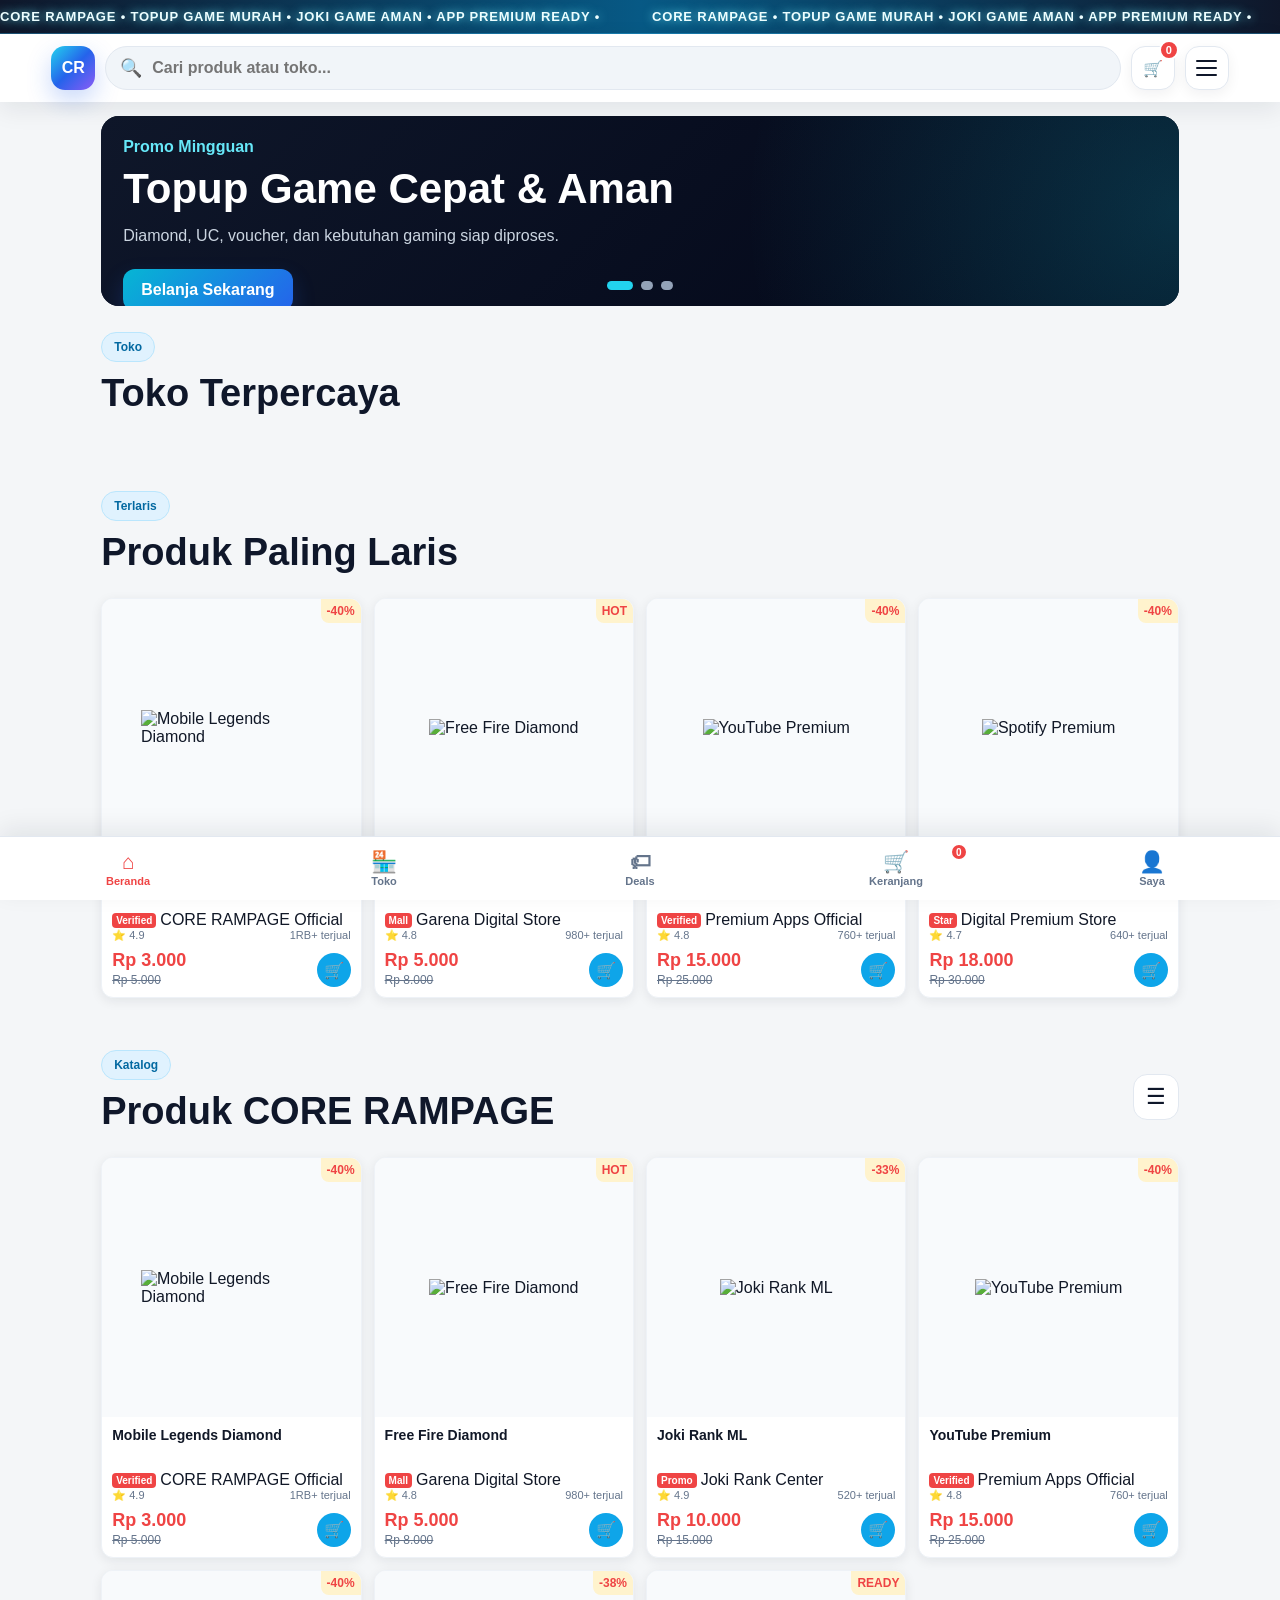
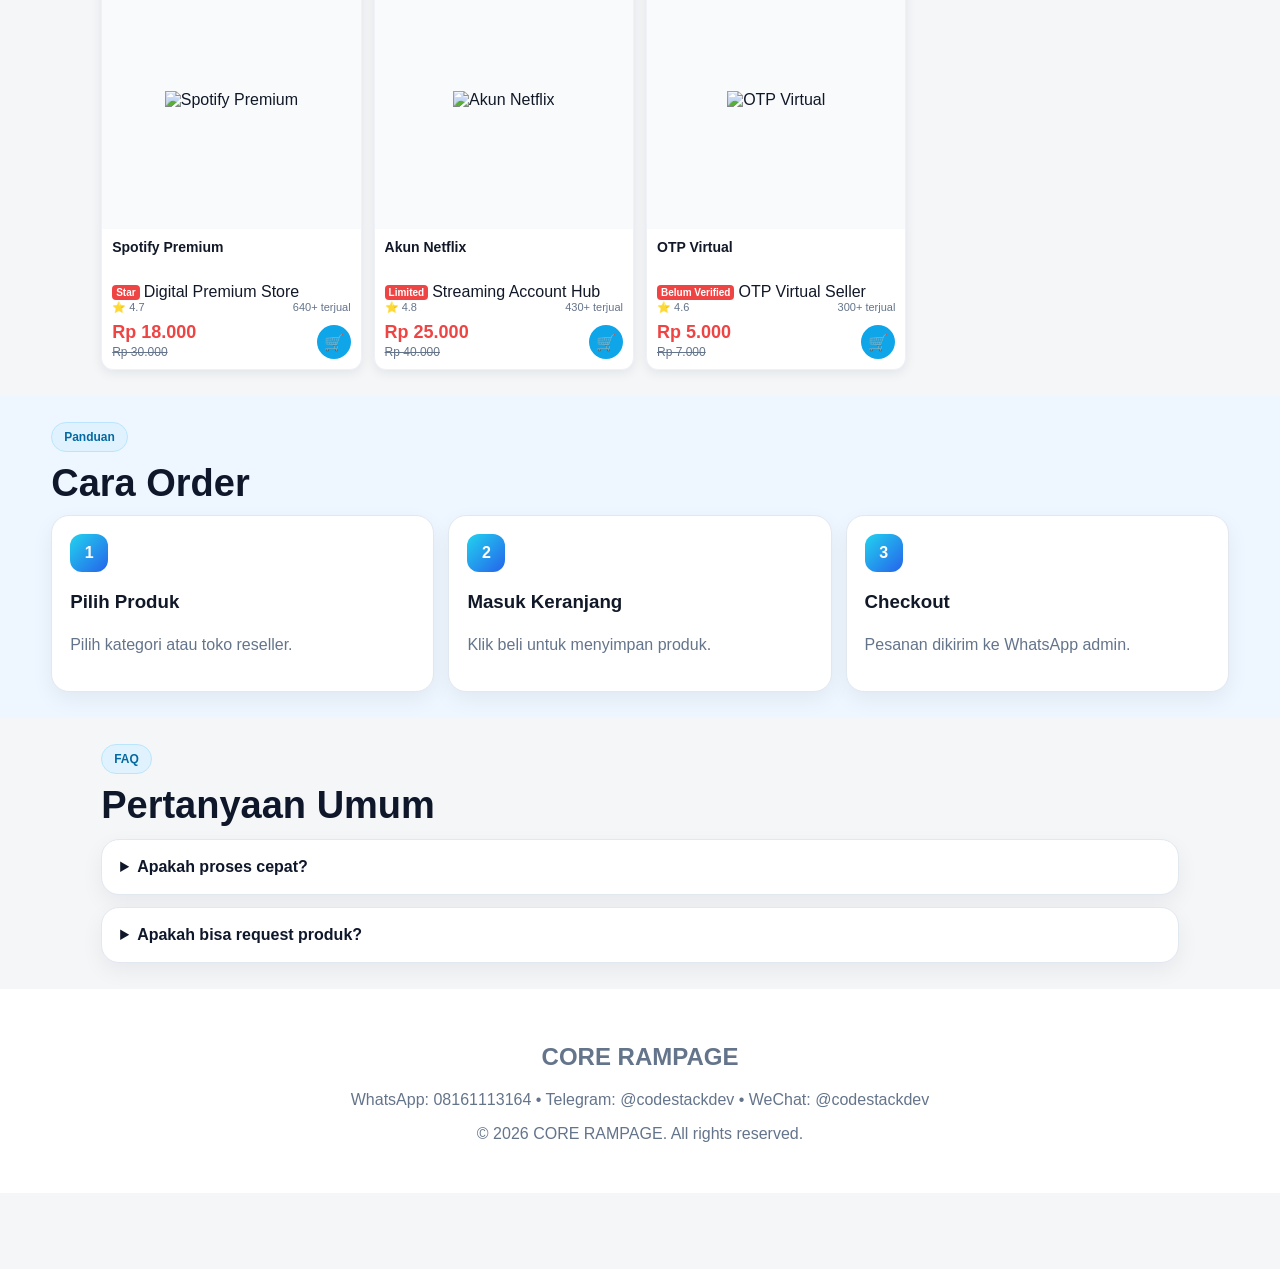
==== commit 27dddf6e: "Add trusted stores and store page containers" ====
--- a/index.html
+++ b/index.html
@@ -9,19 +9,21 @@
 </head>
 <body>
   <div class="promo-marquee"><div class="marquee-track"><span></span><span></span></div></div>
-  <header class="navbar shopee-header"><div class="brand mini-brand"><div class="logo">CR</div></div><div class="top-search"><input id="headerSearchInput" type="search" placeholder="Cari Topup, Joki, App Premium..." /></div><button id="headerCartBtn" class="header-cart" aria-label="Keranjang">🛒<span id="headerCartCount">0</span></button><button id="menuBtn" class="menu-btn" aria-label="Buka menu"><span></span><span></span><span></span></button></header>
-  <aside id="navPanel" class="nav-panel"><button id="closeMenu" class="panel-close">×</button><a href="#produk">Produk</a><a href="#bestSeller">Terlaris</a><a href="#order">Cara Order</a><a href="#faq">FAQ</a><button id="cartBtn">Keranjang <span id="cartCount">0</span></button></aside>
+  <header class="navbar shopee-header"><div class="brand mini-brand"><div class="logo">CR</div></div><div class="top-search"><input id="headerSearchInput" type="search" placeholder="Cari produk atau toko..." /></div><button id="headerCartBtn" class="header-cart" aria-label="Keranjang">🛒<span id="headerCartCount">0</span></button><button id="menuBtn" class="menu-btn" aria-label="Buka menu"><span></span><span></span><span></span></button></header>
+  <aside id="navPanel" class="nav-panel"><button id="closeMenu" class="panel-close">×</button><a href="#trustedStores">Toko Terpercaya</a><a href="#bestSeller">Terlaris</a><a href="#produk">Produk</a><a href="#order">Cara Order</a><a href="#faq">FAQ</a><button id="cartBtn">Keranjang <span id="cartCount">0</span></button></aside>
   <main>
     <section class="banner-slider"><div class="banner-track"><div class="banner active"><span>Promo Mingguan</span><h2>Topup Game Cepat & Aman</h2><p>Diamond, UC, voucher, dan kebutuhan gaming siap diproses.</p><a href="#produk">Belanja Sekarang</a></div><div class="banner"><span>Jasa Joki</span><h2>Push Rank Lebih Praktis</h2><p>Order joki rank dengan sistem checkout WhatsApp.</p><a href="#produk">Lihat Joki</a></div><div class="banner"><span>Premium Apps</span><h2>Akun Premium Harga Hemat</h2><p>YouTube, Spotify, Netflix, Canva, dan produk digital lain.</p><a href="#produk">Cek Promo</a></div></div><div class="banner-dots"><button class="dot active" data-slide="0"></button><button class="dot" data-slide="1"></button><button class="dot" data-slide="2"></button></div></section>
+    <section id="trustedStores" class="section"><div class="sectionHead"><div><span class="badge">Toko</span><h2>Toko Terpercaya</h2></div></div><div id="trustedStoreGrid" class="trusted-store-grid"></div></section>
+    <section id="storePage" class="section store-page" hidden><div id="storePageBody"></div></section>
     <section id="bestSeller" class="section"><div class="sectionHead"><div><span class="badge">Terlaris</span><h2>Produk Paling Laris</h2></div></div><div id="bestSellerGrid" class="grid compact-grid"></div></section>
-    <section id="produk" class="section"><div class="sectionHead"><div><span class="badge">Katalog</span><h2>Produk CORE RAMPAGE</h2></div><button id="categoryBtn" class="category-toggle" aria-label="Buka kategori">☰</button></div><div id="tabs" class="tabs"><button class="tab active" data-cat="all">Semua</button><button class="tab" data-cat="topup">Topup Game</button><button class="tab" data-cat="joki">Joki Game</button><button class="tab" data-cat="premium">App Premium</button><button class="tab" data-cat="akun">Akun Digital</button><button class="tab" data-cat="lainnya">Lainnya</button></div><div id="grid" class="grid"></div></section>
-    <section id="order" class="section soft"><span class="badge">Panduan</span><h2>Cara Order</h2><div class="steps"><div><b>1</b><h3>Pilih Produk</h3><p>Pilih kategori dengan toggle one-click.</p></div><div><b>2</b><h3>Masuk Keranjang</h3><p>Klik beli untuk menyimpan produk.</p></div><div><b>3</b><h3>Checkout</h3><p>Pesanan dikirim ke WhatsApp admin.</p></div></div></section>
+    <section id="produk" class="section"><div class="sectionHead"><div><span class="badge">Katalog</span><h2>Produk CORE RAMPAGE</h2></div><button id="categoryBtn" class="category-toggle" aria-label="Buka kategori">☰</button></div><div id="tabs" class="tabs"><button class="tab active" data-cat="all">Semua</button><button class="tab" data-cat="topup">Topup Game</button><button class="tab" data-cat="joki">Joki Game</button><button class="tab" data-cat="premium">App Premium</button><button class="tab" data-cat="akun">Akun Digital</button><button class="tab" data-cat="lainnya">Lainnya</button></div><div class="store-filter-row"><button id="clearStoreFilter" class="clear-store-filter" hidden>Tampilkan Semua Toko</button><span id="activeStoreFilter"></span></div><div id="grid" class="grid"></div></section>
+    <section id="order" class="section soft"><span class="badge">Panduan</span><h2>Cara Order</h2><div class="steps"><div><b>1</b><h3>Pilih Produk</h3><p>Pilih kategori atau toko reseller.</p></div><div><b>2</b><h3>Masuk Keranjang</h3><p>Klik beli untuk menyimpan produk.</p></div><div><b>3</b><h3>Checkout</h3><p>Pesanan dikirim ke WhatsApp admin.</p></div></div></section>
     <section id="faq" class="section"><span class="badge">FAQ</span><h2>Pertanyaan Umum</h2><details><summary>Apakah proses cepat?</summary><p>Ya, pesanan diproses setelah pembayaran dikonfirmasi.</p></details><details><summary>Apakah bisa request produk?</summary><p>Bisa, pilih Request Produk Digital lalu checkout.</p></details></section>
   </main>
   <aside id="cart" class="cart"><div class="cartHead"><h2>Keranjang</h2><button id="closeCart">×</button></div><div id="cartItems" class="cartItems"></div><div class="cartForm"><label>Nama Pembeli</label><input id="buyerName" placeholder="Contoh: Juna" /><label>Nomor Handphone</label><input id="buyerWa" placeholder="Contoh: 08xxxxxxxxxx" /><label>Metode Pembayaran</label><select id="paymentMethod"><option value="">Pilih metode pembayaran</option><option value="QRIS">QRIS</option><option value="DANA">DANA</option><option value="OVO">OVO</option><option value="GoPay">GoPay</option><option value="ShopeePay">ShopeePay</option><option value="Transfer Bank">Transfer Bank</option></select><label>Catatan Order</label><textarea id="orderNote" placeholder="ID game, server, email akun, atau catatan lain"></textarea></div><div class="cartSummary"><div><span>Jumlah Item</span><strong id="cartQty">0</strong></div><div><span>Total Harga</span><strong id="total">Rp 0</strong></div></div><button id="checkout">Checkout WhatsApp</button></aside>
   <div id="productModal" class="product-modal"><div class="product-detail"><button id="closeProductModal">×</button><div id="productDetailBody"></div></div></div>
   <div id="liveToast" class="live-toast"></div><a class="wa-float" href="https://wa.me/628161113164" target="_blank">WhatsApp</a><div id="overlay"></div>
-  <nav class="bottom-nav"><a href="#"><strong>⌂</strong><span>Beranda</span></a><a href="#produk"><strong>▣</strong><span>Kategori</span></a><a href="#bestSeller"><strong>🏷</strong><span>Deals</span></a><button id="bottomCartBtn" type="button"><strong>🛒</strong><span>Keranjang</span><em id="bottomCartCount">0</em></button><a href="#faq"><strong>👤</strong><span>Saya</span></a></nav>
+  <nav class="bottom-nav"><a href="#"><strong>⌂</strong><span>Beranda</span></a><a href="#trustedStores"><strong>🏪</strong><span>Toko</span></a><a href="#bestSeller"><strong>🏷</strong><span>Deals</span></a><button id="bottomCartBtn" type="button"><strong>🛒</strong><span>Keranjang</span><em id="bottomCartCount">0</em></button><a href="#faq"><strong>👤</strong><span>Saya</span></a></nav>
   <footer><h2>CORE RAMPAGE</h2><p>WhatsApp: 08161113164 • Telegram: @codestackdev • WeChat: @codestackdev</p><p>© 2026 CORE RAMPAGE. All rights reserved.</p></footer>
   <script src="site-config.js"></script><script src="script.js"></script>
 </body>
--- a/style.css
+++ b/style.css
@@ -1 +1 @@
-*{box-sizing:border-box}html{scroll-behavior:smooth;-webkit-text-size-adjust:100%;user-select:none;-webkit-user-select:none}body{font-family:Arial,Helvetica,sans-serif;margin:0;overflow-x:hidden;background:#f4f6f8;color:#111827}a{text-decoration:none;color:inherit}button,input,select,textarea{font:inherit}button{touch-action:manipulation;cursor:pointer}img,a,button{-webkit-user-drag:none}.promo-marquee{height:34px;overflow:hidden;background:linear-gradient(90deg,#0f172a,#075985,#0f172a);border-bottom:1px solid rgba(56,189,248,.35);box-shadow:0 8px 24px rgba(14,165,233,.25);display:flex;align-items:center}.marquee-track{display:flex;white-space:nowrap;animation:marquee 24s linear infinite;font-size:13px;font-weight:900;letter-spacing:.8px;color:#ecfeff;text-shadow:0 0 10px rgba(103,232,249,.95)}.marquee-track span{padding-right:52px}@keyframes marquee{from{transform:translateX(0)}to{transform:translateX(-50%)}}.navbar{position:sticky;top:0;z-index:80;display:grid;grid-template-columns:1fr auto auto;align-items:center;gap:12px;padding:14px max(14px,4vw);background:#ffffff;box-shadow:0 8px 24px rgba(15,23,42,.08)}.brand{display:flex;align-items:center;gap:10px;min-width:0}.brand h1{margin:0;font-size:18px;letter-spacing:.5px;color:#0f172a}.brand p{margin:3px 0 0;color:#64748b;font-size:12px}.logo{width:44px;height:44px;display:grid;place-items:center;border-radius:14px;background:linear-gradient(135deg,#22d3ee,#2563eb,#8b5cf6);font-weight:900;color:#fff;box-shadow:0 10px 24px rgba(37,99,235,.25)}.menu-btn,.header-cart{width:46px;height:46px;border:1px solid #e2e8f0;border-radius:14px;background:#f8fafc;display:flex;align-items:center;justify-content:center;position:relative}.menu-btn{flex-direction:column;gap:5px}.menu-btn span{display:block;width:22px;height:2px;background:#0f172a;border-radius:999px}.header-cart span,.floating-cart span{position:absolute;right:-4px;top:-6px;min-width:20px;height:20px;border-radius:999px;background:#ef4444;color:#fff;font-size:11px;font-weight:900;display:grid;place-items:center;border:2px solid #fff}.nav-panel{position:fixed;top:0;right:-100%;z-index:210;width:82vw;max-width:360px;height:100vh;padding:24px 18px;background:#fff;border-left:1px solid #e2e8f0;box-shadow:-20px 0 48px rgba(15,23,42,.18);transition:.25s}.nav-panel.open{right:0}.nav-panel a,.nav-panel button{display:block;width:100%;margin-bottom:10px;border:1px solid #e2e8f0;border-radius:14px;background:#f8fafc;color:#0f172a;padding:14px;text-align:left;font-weight:800}.panel-close{font-size:24px;text-align:center!important}.cta,#checkout,.banner a,.product-detail button{border:0;border-radius:12px;background:linear-gradient(135deg,#06b6d4,#2563eb);color:white;padding:12px 18px;font-weight:900;box-shadow:0 10px 22px rgba(37,99,235,.24)}.banner-slider,.hero,.section{width:min(1180px,100%);margin:0 auto;padding-left:max(12px,4vw);padding-right:max(12px,4vw)}.banner-slider{margin-top:16px;position:relative}.banner-track{position:relative;min-height:190px;border-radius:18px;overflow:hidden;background:#0f172a}.banner{position:absolute;inset:0;display:none;padding:22px 22px 64px;background:radial-gradient(circle at right,rgba(34,211,238,.2),transparent 40%),linear-gradient(135deg,#0f172a,#020617);color:#fff}.banner.active{display:block}.banner span{color:#67e8f9;font-weight:900}.banner h2{margin:10px 0;font-size:clamp(24px,5vw,42px);line-height:1.08}.banner p{color:#cbd5e1;max-width:560px}.banner a{display:inline-block;margin-top:8px}.banner-dots{display:flex;gap:8px;position:absolute;left:50%;bottom:16px;transform:translateX(-50%);z-index:5}.dot{width:9px;height:9px;border-radius:999px;border:0;background:#94a3b8}.dot.active{width:26px;background:#22d3ee}.hero{display:grid;grid-template-columns:minmax(0,1.1fr) minmax(280px,.9fr);gap:16px;padding-top:20px;padding-bottom:18px}.hero>div,.heroCard,.steps>div,details{background:#fff;border:1px solid #e2e8f0;border-radius:18px;padding:20px;box-shadow:0 8px 22px rgba(15,23,42,.06)}.hero h2{font-size:clamp(28px,4.5vw,50px);line-height:1.08;margin:14px 0;color:#0f172a}.hero p,details p,.steps p{color:#64748b;line-height:1.6}.badge{display:inline-block;background:#e0f2fe;color:#0369a1;border:1px solid #bae6fd;padding:7px 12px;border-radius:999px;font-size:12px;font-weight:900}.heroCard h3{font-size:22px;margin:0 0 12px;color:#0f172a}.heroCard p{padding:12px;border-radius:12px;background:#f0f9ff;border:1px solid #bae6fd;color:#0f172a;font-weight:700}.section{padding-top:28px;padding-bottom:28px}.sectionHead{display:flex;justify-content:space-between;align-items:end;gap:14px;margin-bottom:16px}.section h2{font-size:clamp(24px,3.5vw,38px);margin:10px 0;color:#0f172a}.search-wrap{display:flex;gap:10px;align-items:center;width:min(100%,420px)}#searchInput{flex:1;width:100%;border:1px solid #e2e8f0;border-radius:14px;background:#fff;color:#0f172a;padding:13px 14px;outline:none;box-shadow:0 6px 16px rgba(15,23,42,.05)}.category-toggle{flex:0 0 46px;width:46px;height:46px;border:1px solid #e2e8f0;border-radius:14px;background:#fff;color:#0f172a;font-size:22px}.tabs{display:none;grid-template-columns:repeat(2,1fr);gap:10px;padding:0 0 18px}.tabs.open{display:grid}.tab{border:1px solid #e2e8f0;border-radius:12px;background:#fff;color:#0f172a;padding:11px 10px;font-weight:900}.tab.active{background:#0ea5e9;color:#fff;border-color:#0ea5e9}.grid{display:grid;grid-template-columns:repeat(2,minmax(0,1fr));gap:12px}.empty-state{grid-column:1/-1;padding:24px;border:1px solid #e2e8f0;border-radius:14px;background:#fff;color:#64748b;text-align:center}.shop-card{background:#fff;border-radius:12px;overflow:hidden;box-shadow:0 3px 12px rgba(15,23,42,.08);border:1px solid #eef2f7;min-width:0}.shop-img{position:relative;aspect-ratio:1/1;background:#f8fafc;display:grid;place-items:center;overflow:hidden}.shop-img img{max-width:72%;max-height:72%;object-fit:contain;object-position:center}.shop-badge{position:absolute;left:8px;top:8px;background:#ef4444;color:#fff;font-size:10px;font-weight:900;border-radius:4px;padding:4px 6px}.shop-body{padding:10px}.shop-body h3{font-size:14px;line-height:1.25;min-height:36px;margin:0 0 8px;color:#111827;display:-webkit-box;-webkit-line-clamp:2;-webkit-box-orient:vertical;overflow:hidden}.shop-rating{display:flex;justify-content:space-between;gap:6px;color:#64748b;font-size:11px;margin-bottom:8px}.shop-price-row{display:flex;justify-content:space-between;align-items:center;gap:8px}.shop-price-row strong{color:#ef4444;font-size:18px;font-weight:900}.cart-icon-btn{width:34px;height:34px;border-radius:999px;border:0;background:#0ea5e9;color:#fff;display:grid;place-items:center;font-size:16px}.compact-grid .shop-card:nth-child(n+5){display:none}.soft{width:100%;max-width:none;background:#eef6ff}.steps{display:grid;grid-template-columns:repeat(3,minmax(0,1fr));gap:14px}.steps b{display:grid;place-items:center;width:38px;height:38px;border-radius:12px;background:linear-gradient(135deg,#22d3ee,#2563eb);color:#fff}details{margin-top:12px}summary{font-weight:900;cursor:pointer;color:#0f172a}.cart,.product-modal{position:fixed;left:50%;top:50%;z-index:220;width:min(92vw,420px);max-height:78vh;overflow:auto;background:#fff;color:#0f172a;border:1px solid #e2e8f0;border-radius:20px;padding:18px;box-shadow:0 24px 70px rgba(15,23,42,.25);transform:translate(-50%,-50%) scale(.94);opacity:0;pointer-events:none;transition:.2s}.cart.open,.product-modal.open{transform:translate(-50%,-50%) scale(1);opacity:1;pointer-events:auto}.cartHead{display:flex;justify-content:space-between;align-items:center}.cartHead button{border:0;background:transparent;color:#0f172a;font-size:30px}.cartItems{display:grid;gap:10px}.cart-empty{color:#64748b}.cart-item{display:flex;justify-content:space-between;gap:10px;align-items:center;border:1px solid #e2e8f0;border-radius:12px;padding:12px;background:#f8fafc}.cart-item span{display:block;color:#64748b;font-size:13px;margin-top:4px}.cart-item button{border:0;border-radius:10px;padding:8px 10px;background:#ef4444;color:#fff}.cartForm{display:grid;gap:8px;margin-top:14px}.cartForm label{font-weight:800;color:#334155;font-size:13px}.cartForm input,.cartForm select,.cartForm textarea{width:100%;border:1px solid #e2e8f0;border-radius:12px;background:#fff;color:#0f172a;padding:12px;outline:none}.cartForm textarea{min-height:78px;resize:vertical}.cartSummary{display:grid;grid-template-columns:1fr 1fr;gap:10px;margin:14px 0}.cartSummary div{border:1px solid #e2e8f0;border-radius:12px;padding:12px;background:#f8fafc}.cartSummary span{display:block;color:#64748b;font-size:12px}.cartSummary strong{display:block;margin-top:4px}.product-detail{position:relative;text-align:center}.product-detail #closeProductModal{position:absolute;right:0;top:0;width:40px;height:40px;border-radius:12px;border:1px solid #e2e8f0;background:#fff;color:#0f172a;font-size:22px;box-shadow:none;padding:0}.detail-logo{width:120px;height:120px;margin:8px auto 16px;border-radius:24px;background:#f8fafc;display:grid;place-items:center}.detail-logo img{max-width:76%;max-height:76%;object-fit:contain}.product-detail h2{font-size:24px;line-height:1.15;margin:12px 0;color:#0f172a}.product-detail p{color:#64748b;line-height:1.55}.detail-price{display:block;color:#ef4444;font-size:24px;margin:14px 0}.product-detail .product-meta{display:flex;justify-content:center;gap:12px;color:#64748b;font-size:12px}.product-detail .product-badge{position:static;display:block;width:max-content;margin:0 auto 8px}.product-detail button[data-add]{width:100%;margin-top:10px}.product-badge{border-radius:6px;padding:4px 6px;background:#ef4444;color:#fff;font-size:10px;font-weight:900}#overlay{display:none;position:fixed;inset:0;background:rgba(0,0,0,.45);z-index:205}.live-toast{position:fixed;left:12px;bottom:74px;z-index:90;max-width:320px;background:#fff;color:#0f172a;border:1px solid #e2e8f0;border-radius:14px;padding:12px 14px;box-shadow:0 12px 34px rgba(15,23,42,.16);transform:translateY(140%);opacity:0;transition:.28s}.live-toast.show{transform:translateY(0);opacity:1}.wa-float{position:fixed;right:14px;bottom:74px;z-index:91;border-radius:999px;background:#2563eb;color:#fff;padding:12px 16px;font-weight:900;box-shadow:0 10px 24px rgba(37,99,235,.25)}.floating-cart{position:fixed;right:14px;bottom:128px;z-index:92;width:50px;height:50px;border:0;border-radius:999px;background:#fff;color:#0f172a;box-shadow:0 10px 24px rgba(15,23,42,.18);font-size:22px}footer{text-align:center;padding:34px max(16px,5vw);color:#64748b;background:#fff}@media(min-width:900px){.grid{grid-template-columns:repeat(4,minmax(0,1fr))}.tabs.open{grid-template-columns:repeat(6,1fr)}.hero{grid-template-columns:minmax(0,1.1fr) minmax(280px,.9fr)}}@media(max-width:760px){.hero{grid-template-columns:1fr}.sectionHead{align-items:stretch;flex-direction:column}.steps{grid-template-columns:1fr}.brand h1{font-size:17px}.brand p{font-size:11px}.logo{width:42px;height:42px}.banner-track{min-height:220px}.banner{padding:18px 18px 62px}.banner h2{font-size:28px}.section{padding-top:24px;padding-bottom:24px}.shop-price-row strong{font-size:16px}.cart-icon-btn{width:32px;height:32px}.wa-float{font-size:13px;padding:11px 14px}}+*{box-sizing:border-box}html{scroll-behavior:smooth;-webkit-text-size-adjust:100%;user-select:none;-webkit-user-select:none}body{font-family:Arial,Helvetica,sans-serif;margin:0;overflow-x:hidden;background:#f4f6f8;color:#111827;padding-bottom:76px}a{text-decoration:none;color:inherit}button,input,select,textarea{font:inherit}button{touch-action:manipulation;cursor:pointer}img,a,button{-webkit-user-drag:none}.promo-marquee{height:34px;overflow:hidden;background:linear-gradient(90deg,#0f172a,#075985,#0f172a);border-bottom:1px solid rgba(56,189,248,.35);box-shadow:0 8px 24px rgba(14,165,233,.25);display:flex;align-items:center}.marquee-track{display:flex;white-space:nowrap;animation:marquee 24s linear infinite;font-size:13px;font-weight:900;letter-spacing:.8px;color:#ecfeff;text-shadow:0 0 10px rgba(103,232,249,.95)}.marquee-track span{padding-right:52px}@keyframes marquee{from{transform:translateX(0)}to{transform:translateX(-50%)}}.navbar{position:sticky;top:0;z-index:80;display:grid;grid-template-columns:auto minmax(0,1fr) auto auto;align-items:center;gap:10px;padding:12px max(12px,4vw);background:#ffffff;box-shadow:0 8px 24px rgba(15,23,42,.08)}.logo{width:44px;height:44px;display:grid;place-items:center;border-radius:14px;background:linear-gradient(135deg,#22d3ee,#2563eb,#8b5cf6);font-weight:900;color:#fff;box-shadow:0 10px 24px rgba(37,99,235,.25)}.mini-brand{min-width:auto}.top-search{height:44px;display:flex;align-items:center;border-radius:999px;background:#f1f5f9;border:1px solid #e2e8f0;padding:0 14px}.top-search:before{content:'🔍';font-size:18px;margin-right:8px;color:#64748b}.top-search input{width:100%;border:0;background:transparent;outline:none;color:#0f172a;font-weight:700}.header-cart,.menu-btn{width:44px;height:44px;border:1px solid #e2e8f0;border-radius:14px;background:#fff;display:flex;align-items:center;justify-content:center;position:relative;box-shadow:0 4px 14px rgba(15,23,42,.06)}.menu-btn{flex-direction:column;gap:5px}.menu-btn span{display:block;width:21px;height:2px;background:#0f172a;border-radius:999px}.header-cart span{position:absolute;right:-5px;top:-7px;min-width:20px;height:20px;border-radius:999px;background:#ef4444;color:#fff;font-size:11px;font-weight:900;display:grid;place-items:center;border:2px solid #fff}.nav-panel{position:fixed;top:0;right:-100%;z-index:210;width:82vw;max-width:360px;height:100vh;padding:24px 18px;background:#fff;border-left:1px solid #e2e8f0;box-shadow:-20px 0 48px rgba(15,23,42,.18);transition:.25s}.nav-panel.open{right:0}.nav-panel a,.nav-panel button{display:block;width:100%;margin-bottom:10px;border:1px solid #e2e8f0;border-radius:14px;background:#f8fafc;color:#0f172a;padding:14px;text-align:left;font-weight:800}.panel-close{font-size:24px;text-align:center!important}.cta,#checkout,.banner a,.product-detail button{border:0;border-radius:12px;background:linear-gradient(135deg,#06b6d4,#2563eb);color:white;padding:12px 18px;font-weight:900;box-shadow:0 10px 22px rgba(37,99,235,.24)}.banner-slider,.section{width:min(1180px,100%);margin:0 auto;padding-left:max(12px,4vw);padding-right:max(12px,4vw)}.banner-slider{margin-top:14px;position:relative}.banner-track{position:relative;min-height:190px;border-radius:18px;overflow:hidden;background:#0f172a}.banner{position:absolute;inset:0;display:none;padding:22px 22px 64px;background:radial-gradient(circle at right,rgba(34,211,238,.2),transparent 40%),linear-gradient(135deg,#0f172a,#020617);color:#fff}.banner.active{display:block}.banner span{color:#67e8f9;font-weight:900}.banner h2{margin:10px 0;font-size:clamp(24px,5vw,42px);line-height:1.08}.banner p{color:#cbd5e1;max-width:560px}.banner a{display:inline-block;margin-top:8px}.banner-dots{display:flex;gap:8px;position:absolute;left:50%;bottom:16px;transform:translateX(-50%);z-index:5}.dot{width:9px;height:9px;border-radius:999px;border:0;background:#94a3b8}.dot.active{width:26px;background:#22d3ee}.section{padding-top:26px;padding-bottom:26px}.sectionHead{display:flex;justify-content:space-between;align-items:center;gap:14px;margin-bottom:14px}.section h2{font-size:clamp(24px,3.5vw,38px);margin:10px 0;color:#0f172a}.badge{display:inline-block;background:#e0f2fe;color:#0369a1;border:1px solid #bae6fd;padding:7px 12px;border-radius:999px;font-size:12px;font-weight:900}.category-toggle{flex:0 0 46px;width:46px;height:46px;border:1px solid #e2e8f0;border-radius:14px;background:#fff;color:#0f172a;font-size:22px}.tabs{display:none;grid-template-columns:repeat(2,1fr);gap:10px;padding:0 0 18px}.tabs.open{display:grid}.tab{border:1px solid #e2e8f0;border-radius:12px;background:#fff;color:#0f172a;padding:11px 10px;font-weight:900}.tab.active{background:#0ea5e9;color:#fff;border-color:#0ea5e9}.grid{display:grid;grid-template-columns:repeat(2,minmax(0,1fr));gap:12px}.empty-state{grid-column:1/-1;padding:24px;border:1px solid #e2e8f0;border-radius:14px;background:#fff;color:#64748b;text-align:center}.shop-card{background:#fff;border-radius:12px;overflow:hidden;box-shadow:0 3px 12px rgba(15,23,42,.08);border:1px solid #eef2f7;min-width:0}.shop-img{position:relative;aspect-ratio:1/1;background:#f8fafc;display:grid;place-items:center;overflow:hidden}.shop-img img{max-width:70%;max-height:70%;object-fit:contain;object-position:center}.discount-ribbon{position:absolute;right:0;top:0;background:#fff3cd;color:#ef4444;font-size:12px;font-weight:900;padding:5px 6px;border-bottom-left-radius:8px}.shop-body{padding:10px}.shop-body h3{font-size:14px;line-height:1.25;min-height:36px;margin:0 0 8px;color:#111827;display:-webkit-box;-webkit-line-clamp:2;-webkit-box-orient:vertical;overflow:hidden}.seller-badge{display:inline-block;margin-right:4px;background:#ef4444;color:#fff;border-radius:4px;padding:2px 4px;font-size:10px;font-weight:900;vertical-align:1px}.shop-rating{display:flex;justify-content:space-between;gap:6px;color:#64748b;font-size:11px;margin-bottom:8px}.shop-price-row{display:flex;justify-content:space-between;align-items:flex-end;gap:8px}.shop-price-row strong{color:#ef4444;font-size:18px;font-weight:900}.shop-price-row small{display:block;color:#64748b;text-decoration:line-through;font-size:12px;margin-top:2px}.cart-icon-btn{width:34px;height:34px;border-radius:999px;border:0;background:#0ea5e9;color:#fff;display:grid;place-items:center;font-size:16px;flex:0 0 auto}.compact-grid .shop-card:nth-child(n+5){display:none}.soft{width:100%;max-width:none;background:#eef6ff}.steps{display:grid;grid-template-columns:repeat(3,minmax(0,1fr));gap:14px}.steps>div,details{background:#fff;border:1px solid #e2e8f0;border-radius:18px;padding:18px;box-shadow:0 8px 22px rgba(15,23,42,.06)}.steps b{display:grid;place-items:center;width:38px;height:38px;border-radius:12px;background:linear-gradient(135deg,#22d3ee,#2563eb);color:#fff}.steps p,details p{color:#64748b;line-height:1.6}details{margin-top:12px}summary{font-weight:900;cursor:pointer;color:#0f172a}.cart,.product-modal{position:fixed;left:50%;top:50%;z-index:220;width:min(92vw,420px);max-height:78vh;overflow:auto;background:#fff;color:#0f172a;border:1px solid #e2e8f0;border-radius:20px;padding:18px;box-shadow:0 24px 70px rgba(15,23,42,.25);transform:translate(-50%,-50%) scale(.94);opacity:0;pointer-events:none;transition:.2s}.cart.open,.product-modal.open{transform:translate(-50%,-50%) scale(1);opacity:1;pointer-events:auto}.cartHead{display:flex;justify-content:space-between;align-items:center}.cartHead button{border:0;background:transparent;color:#0f172a;font-size:30px}.cartItems{display:grid;gap:10px}.cart-empty{color:#64748b}.cart-item{display:flex;justify-content:space-between;gap:10px;align-items:center;border:1px solid #e2e8f0;border-radius:12px;padding:12px;background:#f8fafc}.cart-item span{display:block;color:#64748b;font-size:13px;margin-top:4px}.cart-item button{border:0;border-radius:10px;padding:8px 10px;background:#ef4444;color:#fff}.cartForm{display:grid;gap:8px;margin-top:14px}.cartForm label{font-weight:800;color:#334155;font-size:13px}.cartForm input,.cartForm select,.cartForm textarea{width:100%;border:1px solid #e2e8f0;border-radius:12px;background:#fff;color:#0f172a;padding:12px;outline:none}.cartForm textarea{min-height:78px;resize:vertical}.cartSummary{display:grid;grid-template-columns:1fr 1fr;gap:10px;margin:14px 0}.cartSummary div{border:1px solid #e2e8f0;border-radius:12px;padding:12px;background:#f8fafc}.cartSummary span{display:block;color:#64748b;font-size:12px}.cartSummary strong{display:block;margin-top:4px}.product-detail{position:relative;text-align:center}.product-detail #closeProductModal{position:absolute;right:0;top:0;width:40px;height:40px;border-radius:12px;border:1px solid #e2e8f0;background:#fff;color:#0f172a;font-size:22px;box-shadow:none;padding:0}.detail-logo{width:120px;height:120px;margin:8px auto 16px;border-radius:24px;background:#f8fafc;display:grid;place-items:center}.detail-logo img{max-width:76%;max-height:76%;object-fit:contain}.product-detail h2{font-size:24px;line-height:1.15;margin:12px 0;color:#0f172a}.product-detail p{color:#64748b;line-height:1.55}.detail-price{display:block;color:#ef4444;font-size:24px;margin:14px 0}.product-detail .product-meta{display:flex;justify-content:center;gap:12px;color:#64748b;font-size:12px}.product-detail .product-badge{position:static;display:block;width:max-content;margin:0 auto 8px}.product-detail button[data-add]{width:100%;margin-top:10px}.product-badge{border-radius:6px;padding:4px 6px;background:#ef4444;color:#fff;font-size:10px;font-weight:900}#overlay{display:none;position:fixed;inset:0;background:rgba(0,0,0,.45);z-index:205}.live-toast{position:fixed;left:12px;bottom:84px;z-index:90;max-width:320px;background:#fff;color:#0f172a;border:1px solid #e2e8f0;border-radius:14px;padding:12px 14px;box-shadow:0 12px 34px rgba(15,23,42,.16);transform:translateY(140%);opacity:0;transition:.28s}.live-toast.show{transform:translateY(0);opacity:1}.wa-float{position:fixed;right:14px;bottom:86px;z-index:91;border-radius:999px;background:#2563eb;color:#fff;padding:11px 15px;font-weight:900;box-shadow:0 10px 24px rgba(37,99,235,.25)}.bottom-nav{position:fixed;left:0;right:0;bottom:0;z-index:100;height:64px;background:#fff;border-top:1px solid #e2e8f0;display:grid;grid-template-columns:repeat(5,1fr);box-shadow:0 -8px 24px rgba(15,23,42,.08)}.bottom-nav a,.bottom-nav button{position:relative;border:0;background:#fff;color:#64748b;display:flex;flex-direction:column;align-items:center;justify-content:center;gap:3px;font-size:11px;font-weight:800}.bottom-nav strong{font-size:21px;line-height:1}.bottom-nav a:first-child{color:#ef4444}.bottom-nav em{position:absolute;top:6px;right:22%;min-width:18px;height:18px;border-radius:999px;background:#ef4444;color:#fff;font-style:normal;font-size:10px;display:grid;place-items:center;border:2px solid #fff}.wa-float{display:none}footer{text-align:center;padding:34px max(16px,5vw);color:#64748b;background:#fff}@media(min-width:900px){.grid{grid-template-columns:repeat(4,minmax(0,1fr))}.tabs.open{grid-template-columns:repeat(6,1fr)}}@media(max-width:760px){.navbar{gap:8px}.logo{width:42px;height:42px}.header-cart,.menu-btn{width:42px;height:42px}.banner-track{min-height:210px}.banner{padding:18px 18px 62px}.banner h2{font-size:28px}.section{padding-top:24px;padding-bottom:24px}.sectionHead{align-items:center}.shop-price-row strong{font-size:16px}.cart-icon-btn{width:32px;height:32px}.steps{grid-template-columns:1fr}}
